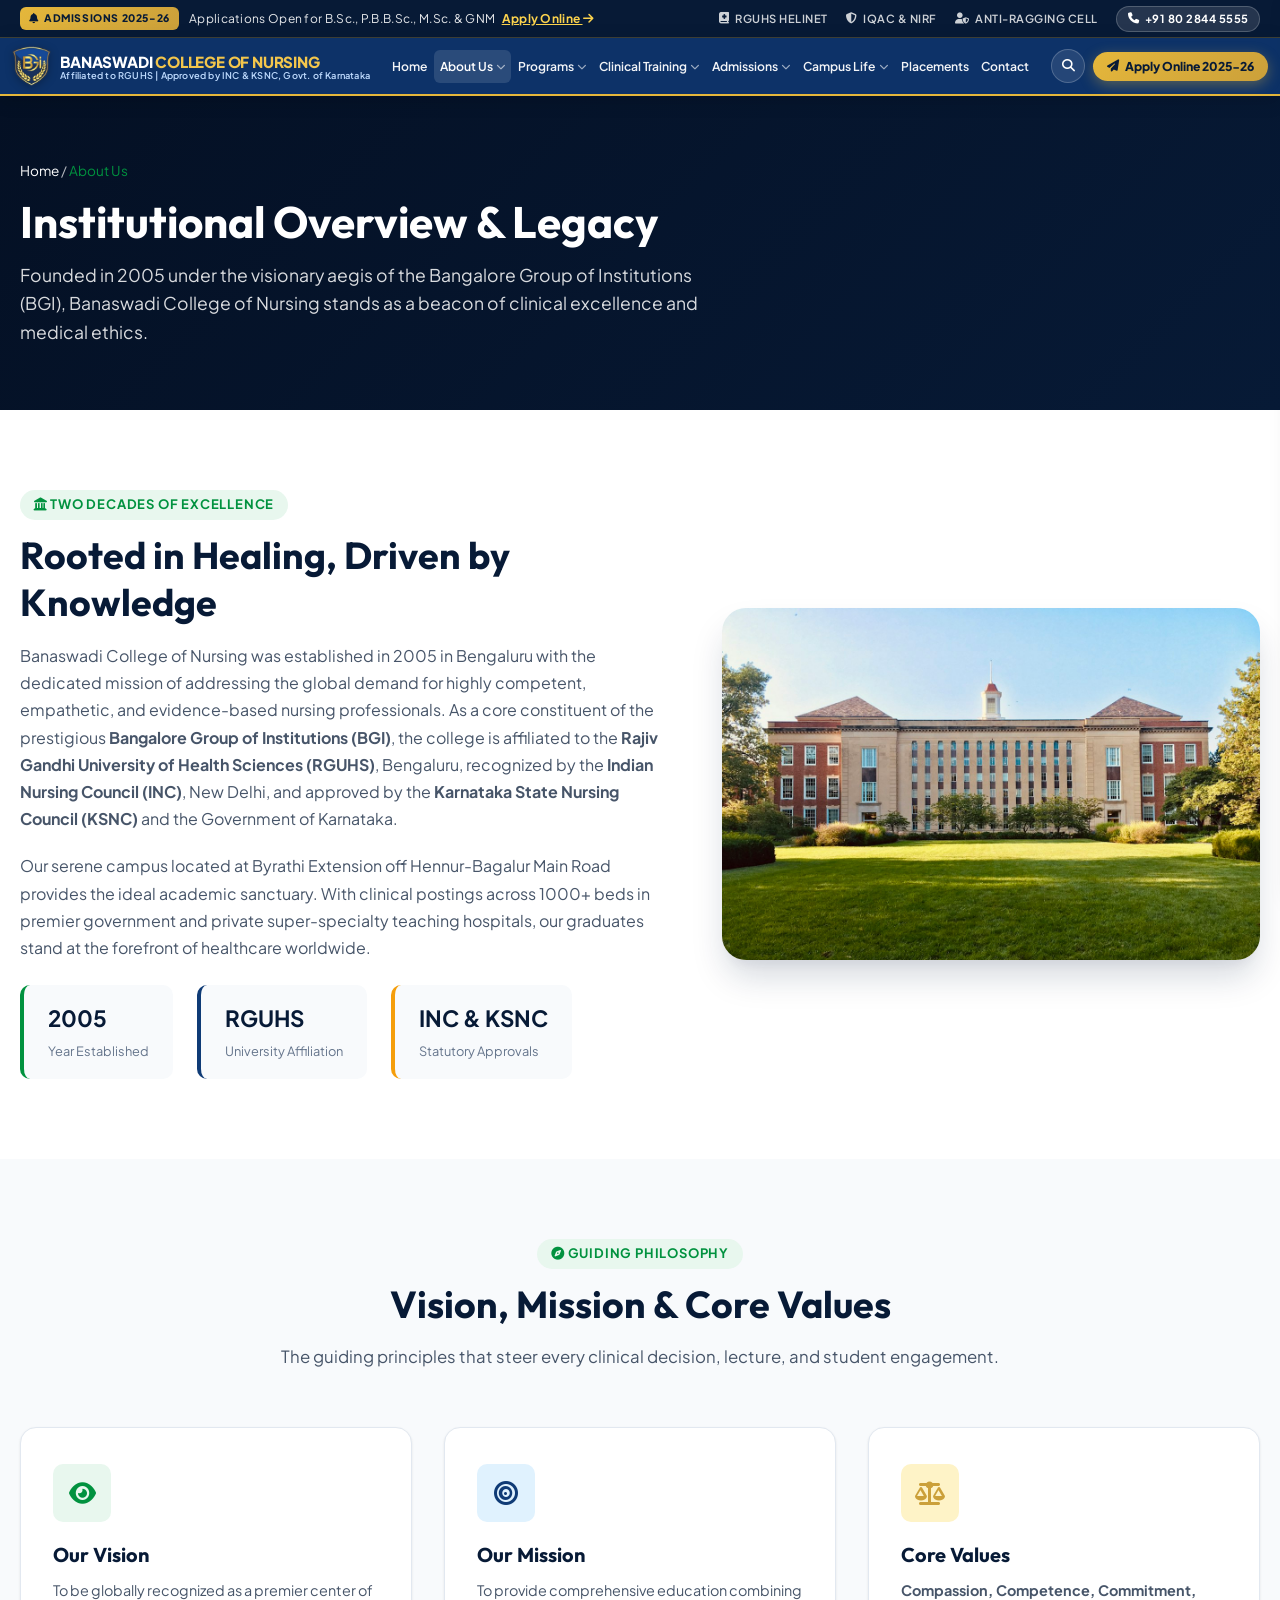
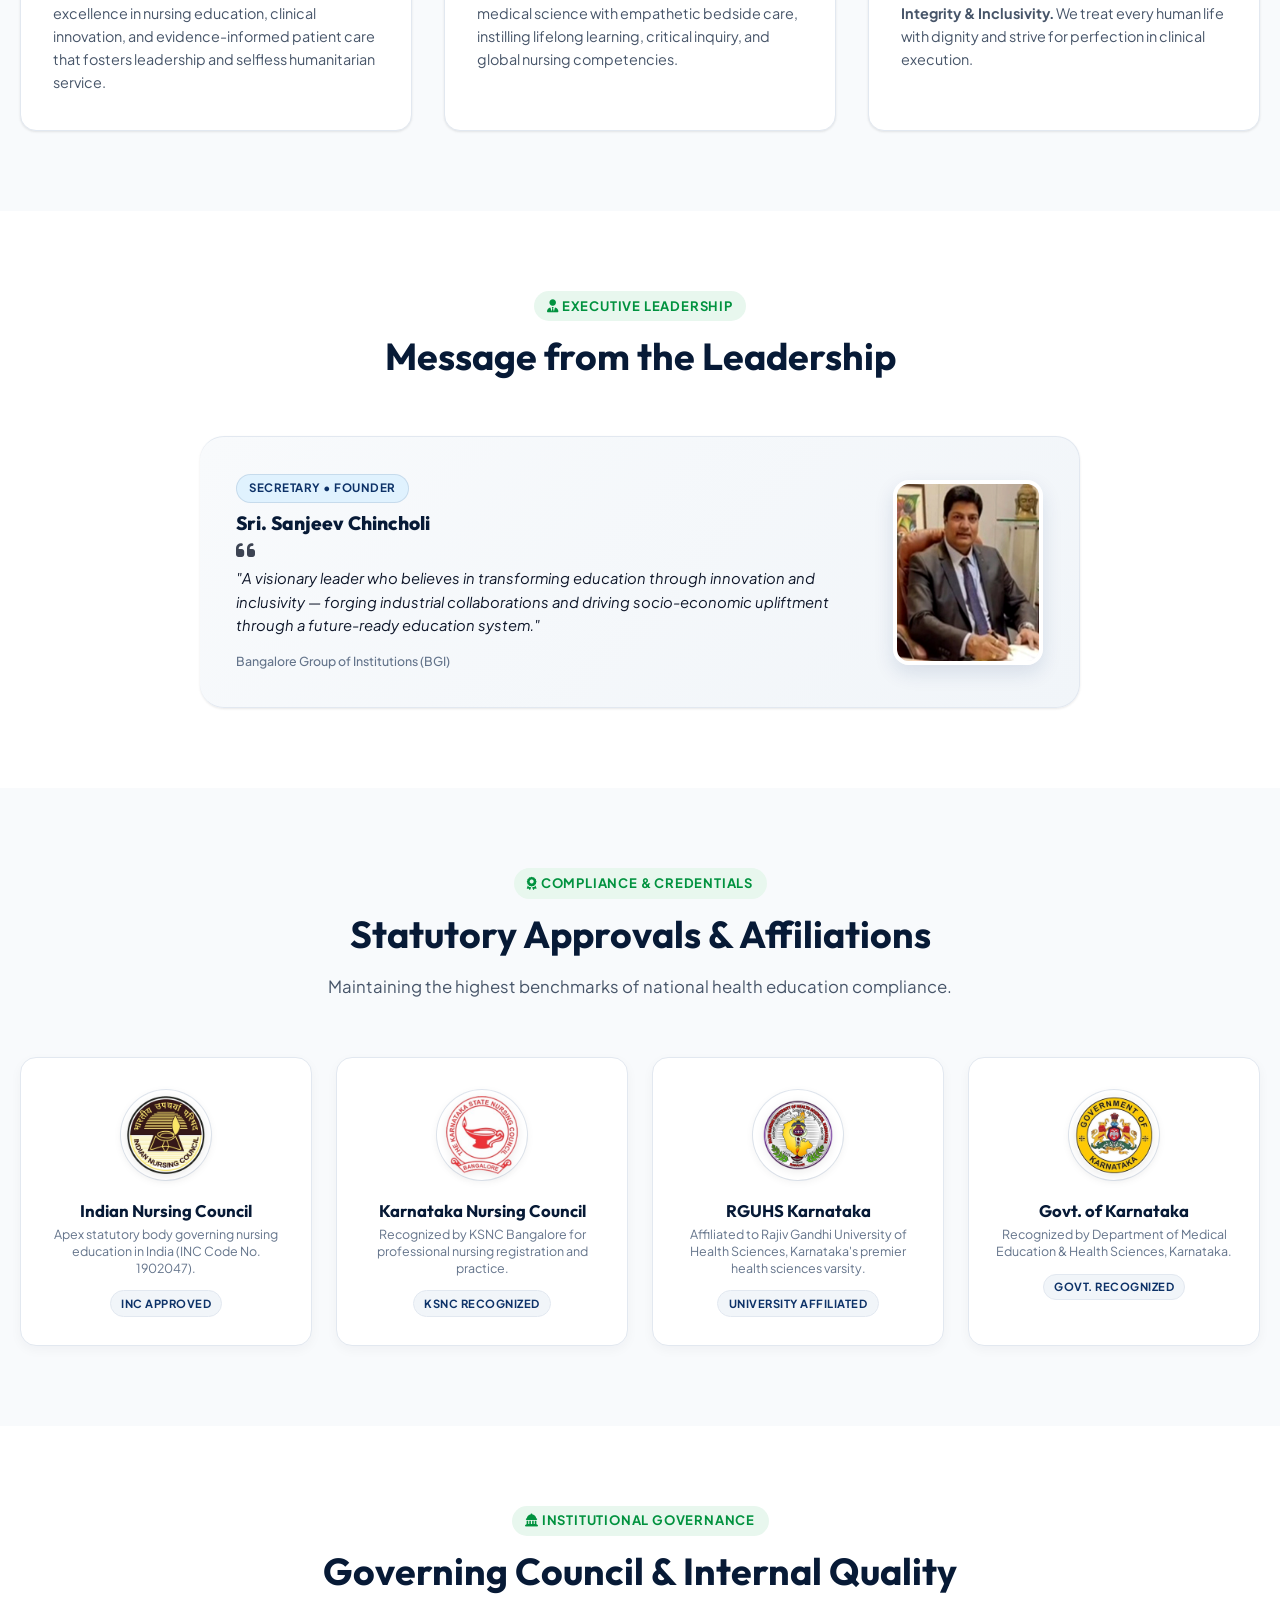
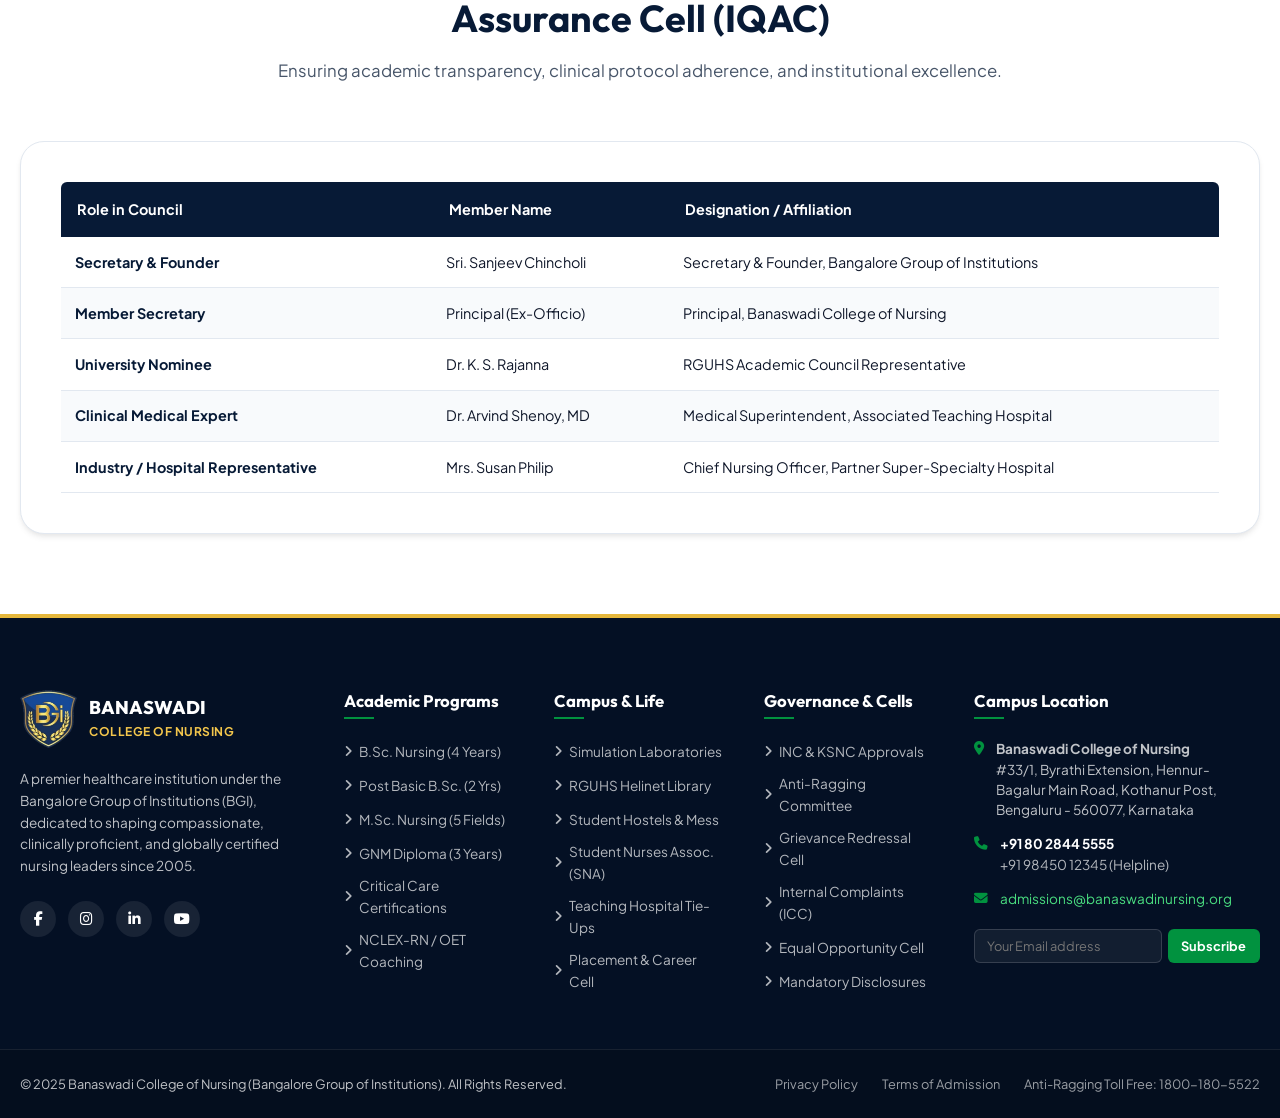
==== about.html @ b9f3e522 "feat(leadership): remove Prof. Dr. Mary V. Joseph profile from Guiding Leadership and center Founder" ====
<!DOCTYPE html>
<html lang="en">
<head>
  <meta charset="UTF-8">
  <meta name="viewport" content="width=device-width, initial-scale=1.0">
  <title>About Us | Banaswadi College of Nursing - Bangalore Group of Institutions</title>
  <meta name="description" content="Learn about Banaswadi College of Nursing, established in 2005 under the Bangalore Group of Institutions, affiliated to RGUHS and recognized by INC and KSNC.">
  
  <link rel="preconnect" href="https://fonts.googleapis.com">
  <link rel="preconnect" href="https://fonts.gstatic.com" crossorigin>
  <link href="https://fonts.googleapis.com/css2?family=Outfit:wght@400;500;600;700;800&family=Plus+Jakarta+Sans:wght@400;500;600;700&display=swap" rel="stylesheet">
  <link rel="stylesheet" href="https://cdnjs.cloudflare.com/ajax/libs/font-awesome/6.4.0/css/all.min.css">
  
  <link rel="stylesheet" href="assets/css/style.css">
  <link rel="stylesheet" href="assets/css/animations.css">
</head>
<body>

  <!-- Top Utility Bar -->
  <div class="top-utility-bar">
    <div class="container">
      <div class="top-bar-inner">
        <div class="top-announcement">
          <span class="badge-pulse"><i class="fa-solid fa-bell"></i> ADMISSIONS 2025-26</span>
          <div class="ticker-text">
            <span>Applications Open for B.Sc., P.B.B.Sc., M.Sc. &amp; GNM</span>
            <a href="admissions.html" class="ticker-link">Apply Online <i class="fa-solid fa-arrow-right"></i></a>
          </div>
        </div>

        <div class="top-links">
          <a href="https://rguhs.karnataka.gov.in/" target="_blank" rel="noopener"><i class="fa-solid fa-book-medical"></i> RGUHS Helinet</a>
          <a href="#governance"><i class="fa-solid fa-shield-halved"></i> IQAC &amp; NIRF</a>
          <a href="campus-life.html#anti-ragging"><i class="fa-solid fa-user-shield"></i> Anti-Ragging Cell</a>
          <a href="tel:+918028445555" class="top-phone-cta"><i class="fa-solid fa-phone"></i> +91 80 2844 5555</a>
        </div>
      </div>
    </div>
  </div>

  <!-- Main Navigation -->
  <header class="main-header">
    <div class="header-container">
      <a href="index.html" class="brand-identity">
        <img src="assets/images/emblem.webp" alt="Banaswadi College of Nursing Emblem" class="brand-emblem-img">
        <div class="brand-text-wrap">
          <span class="brand-title">BANASWADI <span>COLLEGE OF NURSING</span></span>
          <span class="brand-accreditation">Affiliated to RGUHS | Approved by INC &amp; KSNC, Govt. of Karnataka</span>
        </div>
      </a>

      <nav class="nav-menu">
        <div class="nav-item">
          <a href="index.html" class="nav-link">Home</a>
        </div>
        <div class="nav-item active">
          <a href="about.html" class="nav-link">About Us <i class="fa-solid fa-chevron-down"></i></a>
          <div class="nav-dropdown">
            <a href="about.html#overview" class="dropdown-link"><i class="fa-solid fa-landmark"></i> Institutional Profile</a>
            <a href="about.html#vision" class="dropdown-link"><i class="fa-solid fa-compass"></i> Vision, Mission &amp; Values</a>
            <a href="about.html#leadership" class="dropdown-link"><i class="fa-solid fa-user-tie"></i> Founder &amp; Principal Desk</a>
            <a href="about.html#accreditations" class="dropdown-link"><i class="fa-solid fa-award"></i> Approvals &amp; Affiliations</a>
            <a href="about.html#governance" class="dropdown-link"><i class="fa-solid fa-building-columns"></i> Governing Council</a>
          </div>
        </div>
        <div class="nav-item">
          <a href="programs.html" class="nav-link">Programs <i class="fa-solid fa-chevron-down"></i></a>
          <div class="nav-dropdown">
            <a href="programs.html#bsc-nursing" class="dropdown-link"><i class="fa-solid fa-user-doctor"></i> B.Sc. Nursing (4 Years)</a>
            <a href="programs.html#pbbsc-nursing" class="dropdown-link"><i class="fa-solid fa-stethoscope"></i> Post Basic B.Sc. (2 Years)</a>
            <a href="programs.html#msc-nursing" class="dropdown-link"><i class="fa-solid fa-graduation-cap"></i> M.Sc. Nursing (5 Specialties)</a>
            <a href="programs.html#gnm" class="dropdown-link"><i class="fa-solid fa-hospital-user"></i> GNM Diploma (3 Years)</a>
            <a href="programs.html#curriculum" class="dropdown-link"><i class="fa-solid fa-clipboard-list"></i> RGUHS Curriculum &amp; Syllabus</a>
          </div>
        </div>
        <div class="nav-item">
          <a href="clinical-training.html" class="nav-link">Clinical Training <i class="fa-solid fa-chevron-down"></i></a>
          <div class="nav-dropdown">
            <a href="clinical-training.html#hospitals" class="dropdown-link"><i class="fa-solid fa-hospital"></i> Associated Multi-Specialty Hospitals</a>
            <a href="clinical-training.html#simulation" class="dropdown-link"><i class="fa-solid fa-microscope"></i> Clinical Simulation &amp; OSCE Labs</a>
            <a href="clinical-training.html#community" class="dropdown-link"><i class="fa-solid fa-users"></i> Community Health Postings</a>
            <a href="clinical-training.html#rotations" class="dropdown-link"><i class="fa-solid fa-calendar-check"></i> Clinical Rotation Schedules</a>
          </div>
        </div>
        <div class="nav-item">
          <a href="admissions.html" class="nav-link">Admissions <i class="fa-solid fa-chevron-down"></i></a>
          <div class="nav-dropdown">
            <a href="admissions.html#eligibility" class="dropdown-link"><i class="fa-solid fa-list-check"></i> Eligibility Criteria 2025</a>
            <a href="admissions.html#procedure" class="dropdown-link"><i class="fa-solid fa-file-signature"></i> Admission Procedure</a>
            <a href="admissions.html#fees" class="dropdown-link"><i class="fa-solid fa-hand-holding-dollar"></i> Fee Structure &amp; Scholarships</a>
            <a href="admissions.html#prospectus" class="dropdown-link"><i class="fa-solid fa-file-pdf"></i> Download Prospectus</a>
          </div>
        </div>
        <div class="nav-item">
          <a href="campus-life.html" class="nav-link">Campus Life <i class="fa-solid fa-chevron-down"></i></a>
          <div class="nav-dropdown">
            <a href="campus-life.html#infrastructure" class="dropdown-link"><i class="fa-solid fa-building"></i> Laboratories &amp; Classrooms</a>
            <a href="campus-life.html#library" class="dropdown-link"><i class="fa-solid fa-book-open-reader"></i> Digital Helinet Library</a>
            <a href="campus-life.html#hostels" class="dropdown-link"><i class="fa-solid fa-bed"></i> Separate Hostels &amp; Dining</a>
            <a href="campus-life.html#anti-ragging" class="dropdown-link"><i class="fa-solid fa-scale-balanced"></i> Statutory Committees</a>
          </div>
        </div>
        <div class="nav-item"><a href="placements.html" class="nav-link">Placements</a></div>
        <div class="nav-item"><a href="contact.html" class="nav-link">Contact</a></div>
      </nav>

      <div class="header-actions">
        <button class="btn-search-trigger" title="Search"><i class="fa-solid fa-magnifying-glass"></i></button>
        <button class="btn-primary-apply" data-open-modal="admissionModal">
          <i class="fa-solid fa-paper-plane"></i> Apply Online 2025-26
        </button>
        <button class="mobile-toggle" aria-label="Open Mobile Menu"><i class="fa-solid fa-bars-staggered"></i></button>
      </div>
    </div>
  </header>

  <!-- Page Breadcrumb & Header Banner -->
  <section style="background:linear-gradient(135deg, var(--primary-navy-dark) 0%, var(--primary-navy) 100%); color:#ffffff; padding:4rem 0;">
    <div class="container">
      <div style="font-size:0.85rem; color:rgba(255,255,255,0.7); margin-bottom:0.75rem;">
        <a href="index.html" style="color:#ffffff;">Home</a> / <span style="color:var(--med-green);">About Us</span>
      </div>
      <h1 style="color:#ffffff; font-size:2.75rem; margin-bottom:0.75rem;">Institutional Overview &amp; Legacy</h1>
      <p style="max-width:720px; font-size:1.1rem; color:rgba(255,255,255,0.85); line-height:1.6;">
        Founded in 2005 under the visionary aegis of the Bangalore Group of Institutions (BGI), Banaswadi College of Nursing stands as a beacon of clinical excellence and medical ethics.
      </p>
    </div>
  </section>

  <!-- Section 1: History & Profile -->
  <section class="section-padding" id="overview">
    <div class="container">
      <div style="display:grid; grid-template-columns:1.2fr 1fr; gap:3.5rem; align-items:center;">
        <div>
          <span class="section-tag"><i class="fa-solid fa-landmark"></i> Two Decades of Excellence</span>
          <h2 class="section-title" style="text-align:left;">Rooted in Healing, Driven by Knowledge</h2>
          <p style="font-size:1rem; color:var(--text-muted); line-height:1.7; margin-bottom:1.25rem;">
            Banaswadi College of Nursing was established in 2005 in Bengaluru with the dedicated mission of addressing the global demand for highly competent, empathetic, and evidence-based nursing professionals. As a core constituent of the prestigious <strong>Bangalore Group of Institutions (BGI)</strong>, the college is affiliated to the <strong>Rajiv Gandhi University of Health Sciences (RGUHS)</strong>, Bengaluru, recognized by the <strong>Indian Nursing Council (INC)</strong>, New Delhi, and approved by the <strong>Karnataka State Nursing Council (KSNC)</strong> and the Government of Karnataka.
          </p>
          <p style="font-size:1rem; color:var(--text-muted); line-height:1.7; margin-bottom:1.5rem;">
            Our serene campus located at Byrathi Extension off Hennur-Bagalur Main Road provides the ideal academic sanctuary. With clinical postings across 1000+ beds in premier government and private super-specialty teaching hospitals, our graduates stand at the forefront of healthcare worldwide.
          </p>
          <div style="display:flex; gap:1.5rem; flex-wrap:wrap;">
            <div style="background:var(--bg-slate); padding:1rem 1.5rem; border-radius:var(--radius-md); border-left:4px solid var(--med-green);">
              <strong style="display:block; font-size:1.4rem; color:var(--primary-navy);">2005</strong>
              <span style="font-size:0.8rem; color:var(--text-light);">Year Established</span>
            </div>
            <div style="background:var(--bg-slate); padding:1rem 1.5rem; border-radius:var(--radius-md); border-left:4px solid var(--accent-blue);">
              <strong style="display:block; font-size:1.4rem; color:var(--primary-navy);">RGUHS</strong>
              <span style="font-size:0.8rem; color:var(--text-light);">University Affiliation</span>
            </div>
            <div style="background:var(--bg-slate); padding:1rem 1.5rem; border-radius:var(--radius-md); border-left:4px solid var(--accent-amber);">
              <strong style="display:block; font-size:1.4rem; color:var(--primary-navy);">INC &amp; KSNC</strong>
              <span style="font-size:0.8rem; color:var(--text-light);">Statutory Approvals</span>
            </div>
          </div>
        </div>

        <div>
          <img src="assets/images/campus-building.jpg" alt="Campus Building" style="border-radius:var(--radius-xl); box-shadow:var(--shadow-xl); width:100%;">
        </div>
      </div>
    </div>
  </section>

  <!-- Section 2: Vision, Mission & Core Values -->
  <section class="section-padding" id="vision" style="background:var(--bg-slate);">
    <div class="container">
      <div class="section-header">
        <span class="section-tag"><i class="fa-solid fa-compass"></i> Guiding Philosophy</span>
        <h2 class="section-title">Vision, Mission &amp; Core Values</h2>
        <p class="section-subtitle">The guiding principles that steer every clinical decision, lecture, and student engagement.</p>
      </div>

      <div style="display:grid; grid-template-columns:repeat(3, 1fr); gap:2rem;">
        <div class="feature-box" style="background:#ffffff;">
          <div class="feature-icon-wrapper" style="background:#e8f7ee; color:var(--med-green);"><i class="fa-solid fa-eye"></i></div>
          <h3>Our Vision</h3>
          <p>
            To be globally recognized as a premier center of excellence in nursing education, clinical innovation, and evidence-informed patient care that fosters leadership and selfless humanitarian service.
          </p>
        </div>

        <div class="feature-box" style="background:#ffffff;">
          <div class="feature-icon-wrapper" style="background:#e0f2fe; color:var(--accent-blue);"><i class="fa-solid fa-bullseye"></i></div>
          <h3>Our Mission</h3>
          <p>
            To provide comprehensive education combining medical science with empathetic bedside care, instilling lifelong learning, critical inquiry, and global nursing competencies.
          </p>
        </div>

        <div class="feature-box" style="background:#ffffff;">
          <div class="feature-icon-wrapper" style="background:#fef3c7; color:var(--accent-gold);"><i class="fa-solid fa-scale-balanced"></i></div>
          <h3>Core Values</h3>
          <p>
            <strong>Compassion, Competence, Commitment, Integrity &amp; Inclusivity.</strong> We treat every human life with dignity and strive for perfection in clinical execution.
          </p>
        </div>
      </div>
    </div>
  </section>

  <!-- Section 3: Leadership Desks -->
  <section class="section-padding leadership-section" id="leadership">
    <div class="container">
      <div class="section-header">
        <span class="section-tag"><i class="fa-solid fa-user-tie"></i> Executive Leadership</span>
        <h2 class="section-title">Message from the Leadership</h2>
      </div>

      <div class="leadership-grid">
        <!-- Secretary & Founder Message -->
        <div class="leader-card founder-card">
          <div class="leader-content">
            <div class="leader-role-tag">Secretary &bull; Founder</div>
            <h3 class="leader-name">Sri. Sanjeev Chincholi</h3>
            <i class="fa-solid fa-quote-left quote-icon"></i>
            <p class="leader-quote">
              "A visionary leader who believes in transforming education through innovation and inclusivity &mdash; forging industrial collaborations and driving socio-economic upliftment through a future-ready education system."
            </p>
            <div class="leader-sub">Bangalore Group of Institutions (BGI)</div>
          </div>
          <div class="leader-photo-wrap">
            <img src="assets/images/sanjeev-chincholi.webp" alt="Sri. Sanjeev Chincholi - Secretary &bull; Founder, Bangalore Group of Institutions">
          </div>
        </div>
      </div>
    </div>
  </section>

  <!-- Section 4: Accreditations & Statutory Recognitions -->
  <section class="section-padding" id="accreditations" style="background:var(--bg-slate);">
    <div class="container">
      <div class="section-header">
        <span class="section-tag"><i class="fa-solid fa-award"></i> Compliance &amp; Credentials</span>
        <h2 class="section-title">Statutory Approvals &amp; Affiliations</h2>
        <p class="section-subtitle">Maintaining the highest benchmarks of national health education compliance.</p>
      </div>

      <div class="accred-cards-grid">
        <div class="accred-logo-card">
          <div class="accred-logo-wrap">
            <img src="assets/images/statutory-inc.webp" alt="Indian Nursing Council Emblem" class="statutory-emblem-img">
          </div>
          <div class="accred-card-text">
            <strong>Indian Nursing Council</strong>
            <span class="accred-body-role">Apex statutory body governing nursing education in India (INC Code No. 1902047).</span>
            <span class="accred-badge-pill">INC Approved</span>
          </div>
        </div>

        <div class="accred-logo-card">
          <div class="accred-logo-wrap">
            <img src="assets/images/statutory-ksnc.webp" alt="Karnataka State Nursing Council Emblem" class="statutory-emblem-img">
          </div>
          <div class="accred-card-text">
            <strong>Karnataka Nursing Council</strong>
            <span class="accred-body-role">Recognized by KSNC Bangalore for professional nursing registration and practice.</span>
            <span class="accred-badge-pill">KSNC Recognized</span>
          </div>
        </div>

        <div class="accred-logo-card">
          <div class="accred-logo-wrap">
            <img src="assets/images/statutory-rguhs.webp" alt="RGUHS Karnataka Emblem" class="statutory-emblem-img">
          </div>
          <div class="accred-card-text">
            <strong>RGUHS Karnataka</strong>
            <span class="accred-body-role">Affiliated to Rajiv Gandhi University of Health Sciences, Karnataka's premier health sciences varsity.</span>
            <span class="accred-badge-pill">University Affiliated</span>
          </div>
        </div>

        <div class="accred-logo-card">
          <div class="accred-logo-wrap">
            <img src="assets/images/statutory-karnataka.webp" alt="Government of Karnataka Emblem" class="statutory-emblem-img">
          </div>
          <div class="accred-card-text">
            <strong>Govt. of Karnataka</strong>
            <span class="accred-body-role">Recognized by Department of Medical Education &amp; Health Sciences, Karnataka.</span>
            <span class="accred-badge-pill">Govt. Recognized</span>
          </div>
        </div>
      </div>
    </div>
  </section>

  <!-- Section 5: Governing Council & IQAC -->
  <section class="section-padding" id="governance">
    <div class="container">
      <div class="section-header">
        <span class="section-tag"><i class="fa-solid fa-landmark-dome"></i> Institutional Governance</span>
        <h2 class="section-title">Governing Council &amp; Internal Quality Assurance Cell (IQAC)</h2>
        <p class="section-subtitle">Ensuring academic transparency, clinical protocol adherence, and institutional excellence.</p>
      </div>

      <div style="background:#ffffff; border:1px solid var(--border-light); border-radius:var(--radius-xl); padding:2.5rem; box-shadow:var(--shadow-md);">
        <table style="width:100%; border-collapse:collapse; font-size:0.9rem;">
          <thead>
            <tr style="background:var(--primary-navy); color:#ffffff; text-align:left;">
              <th style="padding:1rem; border-radius:var(--radius-sm) 0 0 0;">Role in Council</th>
              <th style="padding:1rem;">Member Name</th>
              <th style="padding:1rem; border-radius:0 var(--radius-sm) 0 0;">Designation / Affiliation</th>
            </tr>
          </thead>
          <tbody>
            <tr style="border-bottom:1px solid var(--border-light);">
              <td style="padding:0.85rem; font-weight:700; color:var(--primary-navy);">Secretary &amp; Founder</td>
              <td style="padding:0.85rem;">Sri. Sanjeev Chincholi</td>
              <td style="padding:0.85rem;">Secretary &amp; Founder, Bangalore Group of Institutions</td>
            </tr>
            <tr style="border-bottom:1px solid var(--border-light); background:var(--bg-slate);">
              <td style="padding:0.85rem; font-weight:700; color:var(--primary-navy);">Member Secretary</td>
              <td style="padding:0.85rem;">Principal (Ex-Officio)</td>
              <td style="padding:0.85rem;">Principal, Banaswadi College of Nursing</td>
            </tr>
            <tr style="border-bottom:1px solid var(--border-light);">
              <td style="padding:0.85rem; font-weight:700; color:var(--primary-navy);">University Nominee</td>
              <td style="padding:0.85rem;">Dr. K. S. Rajanna</td>
              <td style="padding:0.85rem;">RGUHS Academic Council Representative</td>
            </tr>
            <tr style="border-bottom:1px solid var(--border-light); background:var(--bg-slate);">
              <td style="padding:0.85rem; font-weight:700; color:var(--primary-navy);">Clinical Medical Expert</td>
              <td style="padding:0.85rem;">Dr. Arvind Shenoy, MD</td>
              <td style="padding:0.85rem;">Medical Superintendent, Associated Teaching Hospital</td>
            </tr>
            <tr style="border-bottom:1px solid var(--border-light);">
              <td style="padding:0.85rem; font-weight:700; color:var(--primary-navy);">Industry / Hospital Representative</td>
              <td style="padding:0.85rem;">Mrs. Susan Philip</td>
              <td style="padding:0.85rem;">Chief Nursing Officer, Partner Super-Specialty Hospital</td>
            </tr>
          </tbody>
        </table>
      </div>
    </div>
  </section>

  <!-- Footer -->
  <footer class="site-footer">
    <div class="container">
      <div class="footer-top-grid">
        <!-- Col 1: Brand & Contact Overview -->
        <div class="footer-brand-col">
          <div style="display:flex; align-items:center; gap:0.75rem;">
            <img src="assets/images/emblem.webp" alt="Banaswadi College of Nursing BGI Emblem" style="height:58px; width:auto; object-fit:contain;">
            <div>
              <h3 style="color:#ffffff; font-size:1.15rem; font-weight:800; line-height:1.2; margin:0;">BANASWADI</h3>
              <span style="color:#f3c64c; font-size:0.75rem; font-weight:700; letter-spacing:0.5px;">COLLEGE OF NURSING</span>
            </div>
          </div>
          <p>
            A premier healthcare institution under the Bangalore Group of Institutions (BGI), dedicated to shaping compassionate, clinically proficient, and globally certified nursing leaders since 2005.
          </p>
          <div class="footer-social-links">
            <a href="#" class="social-icon-btn" aria-label="Facebook"><i class="fa-brands fa-facebook-f"></i></a>
            <a href="#" class="social-icon-btn" aria-label="Instagram"><i class="fa-brands fa-instagram"></i></a>
            <a href="#" class="social-icon-btn" aria-label="LinkedIn"><i class="fa-brands fa-linkedin-in"></i></a>
            <a href="#" class="social-icon-btn" aria-label="YouTube"><i class="fa-brands fa-youtube"></i></a>
          </div>
        </div>

        <!-- Col 2: Academic Programs -->
        <div class="footer-col">
          <h4>Academic Programs</h4>
          <ul class="footer-links-list">
            <li><a href="programs.html#bsc-nursing"><i class="fa-solid fa-angle-right"></i> B.Sc. Nursing (4 Years)</a></li>
            <li><a href="programs.html#pbbsc-nursing"><i class="fa-solid fa-angle-right"></i> Post Basic B.Sc. (2 Yrs)</a></li>
            <li><a href="programs.html#msc-nursing"><i class="fa-solid fa-angle-right"></i> M.Sc. Nursing (5 Fields)</a></li>
            <li><a href="programs.html#gnm"><i class="fa-solid fa-angle-right"></i> GNM Diploma (3 Years)</a></li>
            <li><a href="programs.html#certifications"><i class="fa-solid fa-angle-right"></i> Critical Care Certifications</a></li>
            <li><a href="placements.html#global-pathways"><i class="fa-solid fa-angle-right"></i> NCLEX-RN / OET Coaching</a></li>
          </ul>
        </div>

        <!-- Col 3: Student & Campus Corner (Jayantian Style) -->
        <div class="footer-col">
          <h4>Campus &amp; Life</h4>
          <ul class="footer-links-list">
            <li><a href="campus-life.html#infrastructure"><i class="fa-solid fa-angle-right"></i> Simulation Laboratories</a></li>
            <li><a href="campus-life.html#library"><i class="fa-solid fa-angle-right"></i> RGUHS Helinet Library</a></li>
            <li><a href="campus-life.html#hostels"><i class="fa-solid fa-angle-right"></i> Student Hostels &amp; Mess</a></li>
            <li><a href="campus-life.html#sna"><i class="fa-solid fa-angle-right"></i> Student Nurses Assoc. (SNA)</a></li>
            <li><a href="clinical-training.html#hospitals"><i class="fa-solid fa-angle-right"></i> Teaching Hospital Tie-Ups</a></li>
            <li><a href="placements.html"><i class="fa-solid fa-angle-right"></i> Placement &amp; Career Cell</a></li>
          </ul>
        </div>

        <!-- Col 4: Statutory & Governance Disclosures -->
        <div class="footer-col">
          <h4>Governance &amp; Cells</h4>
          <ul class="footer-links-list">
            <li><a href="about.html#accreditations"><i class="fa-solid fa-angle-right"></i> INC &amp; KSNC Approvals</a></li>
            <li><a href="campus-life.html#anti-ragging"><i class="fa-solid fa-angle-right"></i> Anti-Ragging Committee</a></li>
            <li><a href="about.html#governance"><i class="fa-solid fa-angle-right"></i> Grievance Redressal Cell</a></li>
            <li><a href="about.html#governance"><i class="fa-solid fa-angle-right"></i> Internal Complaints (ICC)</a></li>
            <li><a href="about.html#governance"><i class="fa-solid fa-angle-right"></i> Equal Opportunity Cell</a></li>
            <li><a href="admissions.html#prospectus"><i class="fa-solid fa-angle-right"></i> Mandatory Disclosures</a></li>
          </ul>
        </div>

        <!-- Col 5: Campus Address & Helpline -->
        <div class="footer-col">
          <h4>Campus Location</h4>
          <div class="footer-contact-item">
            <i class="fa-solid fa-location-dot"></i>
            <div>
              <strong>Banaswadi College of Nursing</strong><br>
              #33/1, Byrathi Extension, Hennur-Bagalur Main Road, Kothanur Post, Bengaluru - 560077, Karnataka
            </div>
          </div>
          <div class="footer-contact-item">
            <i class="fa-solid fa-phone"></i>
            <div>
              <a href="tel:+918028445555" style="color:#ffffff; font-weight:700;">+91 80 2844 5555</a><br>
              <a href="tel:+919845012345" style="color:rgba(255,255,255,0.7);">+91 98450 12345 (Helpline)</a>
            </div>
          </div>
          <div class="footer-contact-item">
            <i class="fa-solid fa-envelope"></i>
            <div>
              <a href="mailto:admissions@banaswadinursing.org" style="color:#4ade80;">admissions@banaswadinursing.org</a>
            </div>
          </div>

          <!-- Quick Newsletter Subscription -->
          <form id="footerNewsletterForm" style="margin-top:1.25rem;">
            <div style="display:flex; gap:0.35rem;">
              <input type="email" placeholder="Your Email address" required style="padding:0.5rem 0.75rem; border-radius:var(--radius-sm); border:1px solid rgba(255,255,255,0.15); background:rgba(255,255,255,0.06); color:#fff; font-size:0.8rem; flex:1;">
              <button type="submit" style="background:var(--med-green); color:#fff; border:none; padding:0.5rem 0.85rem; border-radius:var(--radius-sm); font-size:0.8rem; font-weight:700; cursor:pointer;">
                Subscribe
              </button>
            </div>
          </form>
        </div>
      </div>
    </div>

    <!-- Bottom Copyright & Compliance Strip -->
    <div class="footer-bottom-bar">
      <div class="container">
        <div class="footer-bottom-inner">
          <div>
            &copy; 2025 Banaswadi College of Nursing (Bangalore Group of Institutions). All Rights Reserved.
          </div>
          <div class="footer-legal-links">
            <a href="about.html">Privacy Policy</a>
            <a href="about.html">Terms of Admission</a>
            <a href="campus-life.html#anti-ragging">Anti-Ragging Toll Free: 1800-180-5522</a>
          </div>
        </div>
      </div>
    </div>
  </footer>

  <script src="assets/js/main.js"></script>
  <script src="assets/js/form-handler.js"></script>
<!-- ==========================================================================
       MOBILE DRAWER NAVIGATION
       ========================================================================== -->
  <div class="mobile-drawer-backdrop"></div>
  <aside class="mobile-nav-drawer">
    <div class="mobile-drawer-header">
      <div style="display:flex; align-items:center; gap:0.65rem;">
        <img src="assets/images/emblem.webp" alt="BGI Emblem" style="height:40px; object-fit:contain;">
        <div>
          <span style="font-weight:800; font-size:0.95rem; color:var(--primary-navy); display:block; line-height:1.2;">Banaswadi College of Nursing</span>
        </div>
      </div>
      <button class="mobile-drawer-close" style="background:none; border:none; font-size:1.4rem; color:var(--text-dark); cursor:pointer;">
        <i class="fa-solid fa-xmark"></i>
      </button>
    </div>

    <div class="mobile-drawer-nav">
      <a href="index.html" class="mobile-nav-link active">Home <i class="fa-solid fa-angle-right"></i></a>
      <a href="about.html" class="mobile-nav-link">About College <i class="fa-solid fa-angle-right"></i></a>
      <a href="programs.html" class="mobile-nav-link">Nursing Programs <i class="fa-solid fa-angle-right"></i></a>
      <a href="clinical-training.html" class="mobile-nav-link">Clinical Training &amp; Hospitals <i class="fa-solid fa-angle-right"></i></a>
      <a href="admissions.html" class="mobile-nav-link">Admissions 2025-26 <i class="fa-solid fa-angle-right"></i></a>
      <a href="campus-life.html" class="mobile-nav-link">Campus Life &amp; Hostels <i class="fa-solid fa-angle-right"></i></a>
      <a href="placements.html" class="mobile-nav-link">Placements &amp; Careers <i class="fa-solid fa-angle-right"></i></a>
      <a href="contact.html" class="mobile-nav-link">Contact &amp; Location <i class="fa-solid fa-angle-right"></i></a>
    </div>

    <div style="padding:1.5rem; margin-top:auto; border-top:1px solid var(--border-light);">
      <button class="btn-primary-apply" style="width:100%; justify-content:center;" data-open-modal="admissionModal">
        <i class="fa-solid fa-paper-plane"></i> Apply Online
      </button>
      <div style="text-align:center; margin-top:1rem; font-size:0.8rem; color:var(--text-light);">
        <i class="fa-solid fa-phone"></i> +91 80 2844 5555
      </div>
    </div>
  </aside>

  <!-- ==========================================================================
       MODAL: ADMISSIONS
</body>
</html>
---- assets/css/style.css ----
/* ==========================================================================
   Banaswadi College of Nursing - Main Stylesheet
   Inspired by Kristu Jayanti University Design Language
   Colors: Deep University Navy, Emerald Medical Green, Prestige Gold, Slate
   ========================================================================== */

:root {
  --primary-navy: #071a36;
  --primary-navy-dark: #041024;
  --primary-navy-light: #0d2b59;
  --accent-blue: #0f3b76;
  --accent-royal: #12468d;
  
  --med-green: #01923f;
  --med-green-dark: #007532;
  --med-green-light: #e8f7ee;
  --med-green-glow: rgba(1, 146, 63, 0.25);
  
  --accent-gold: #cba03a;
  --accent-gold-rich: #d4af37;
  --accent-gold-bright: #e5b73b;
  --accent-gold-light: #fef3c7;
  --accent-gold-glow: rgba(229, 183, 59, 0.35);
  --accent-amber: #f59e0b;
  
  --text-dark: #0f172a;
  --text-muted: #475569;
  --text-light: #64748b;
  --text-white: #ffffff;
  
  --bg-white: #ffffff;
  --bg-slate: #f8fafc;
  --bg-slate-soft: #f1f5f9;
  --bg-dark: #0a192f;
  
  --border-light: #e2e8f0;
  --border-subtle: #cbd5e1;
  
  --shadow-sm: 0 1px 3px rgba(0,0,0,0.06), 0 1px 2px rgba(0,0,0,0.04);
  --shadow-md: 0 4px 6px -1px rgba(0,0,0,0.08), 0 2px 4px -1px rgba(0,0,0,0.04);
  --shadow-lg: 0 10px 25px -3px rgba(0,0,0,0.1), 0 4px 6px -2px rgba(0,0,0,0.05);
  --shadow-xl: 0 20px 35px -5px rgba(10,34,64,0.18), 0 10px 10px -5px rgba(10,34,64,0.04);
  
  --radius-sm: 6px;
  --radius-md: 10px;
  --radius-lg: 16px;
  --radius-xl: 24px;
  --radius-full: 9999px;
  
  --transition-fast: 0.2s ease;
  --transition-normal: 0.3s cubic-bezier(0.16, 1, 0.3, 1);
  --transition-slow: 0.5s cubic-bezier(0.16, 1, 0.3, 1);
}

/* Base & Reset */
*, *::before, *::after {
  box-sizing: border-box;
  margin: 0;
  padding: 0;
}

html {
  scroll-behavior: smooth;
  font-size: 16px;
  -webkit-text-size-adjust: 100%;
}

body {
  font-family: 'Plus Jakarta Sans', -apple-system, BlinkMacSystemFont, 'Segoe UI', Roboto, sans-serif;
  color: var(--text-dark);
  background-color: var(--bg-white);
  line-height: 1.6;
  overflow-x: hidden;
}

h1, h2, h3, h4, h5, h6 {
  font-family: 'Outfit', -apple-system, BlinkMacSystemFont, sans-serif;
  color: var(--primary-navy);
  font-weight: 700;
  line-height: 1.25;
}

a {
  color: inherit;
  text-decoration: none;
  transition: color var(--transition-fast);
}

img {
  max-width: 100%;
  height: auto;
  display: block;
}

ul {
  list-style: none;
}

button, input, select, textarea {
  font-family: inherit;
  font-size: inherit;
}

.container {
  width: 100%;
  max-width: 1280px;
  margin-left: auto;
  margin-right: auto;
  padding-left: 1.25rem;
  padding-right: 1.25rem;
}

.container-fluid {
  width: 100%;
  padding-left: 1.5rem;
  padding-right: 1.5rem;
}

/* ==========================================================================
   TOP TICKER & UTILITY BAR (Kristu Jayanti Style: #01143F)
   ========================================================================== */

.top-utility-bar {
  background: #071a36;
  color: rgba(255, 255, 255, 0.9);
  font-size: 0.75rem;
  border-bottom: 1px solid rgba(229, 183, 59, 0.25);
  position: relative;
  z-index: 50;
  letter-spacing: 0.3px;
}

.top-bar-inner {
  display: flex;
  align-items: center;
  justify-content: space-between;
  padding: 0.35rem 0;
  gap: 1rem;
  width: 100%;
}

.top-announcement {
  display: flex;
  align-items: center;
  gap: 0.65rem;
  overflow: hidden;
  white-space: nowrap;
  flex-shrink: 1;
}

.badge-pulse {
  background: linear-gradient(135deg, #e5b73b, #cba03a);
  color: #071a36;
  font-size: 0.65rem;
  font-weight: 800;
  padding: 0.2rem 0.55rem;
  border-radius: var(--radius-sm);
  text-transform: uppercase;
  letter-spacing: 0.6px;
  display: inline-flex;
  align-items: center;
  gap: 0.35rem;
  animation: pulse-gold 2s infinite;
  flex-shrink: 0;
}

@keyframes pulse-gold {
  0% { box-shadow: 0 0 0 0 rgba(229, 183, 59, 0.7); }
  70% { box-shadow: 0 0 0 8px rgba(229, 183, 59, 0); }
  100% { box-shadow: 0 0 0 0 rgba(229, 183, 59, 0); }
}
  70% { box-shadow: 0 0 0 8px rgba(1, 146, 63, 0); }
  100% { box-shadow: 0 0 0 0 rgba(1, 146, 63, 0); }
}

.ticker-text {
  color: rgba(255, 255, 255, 0.95);
  font-weight: 500;
  font-size: 0.75rem;
  display: inline-flex;
  align-items: center;
  gap: 0.4rem;
  white-space: nowrap;
}

.ticker-text a {
  color: #fcd34d;
  font-weight: 700;
  text-decoration: underline;
  margin-left: 0.25rem;
  white-space: nowrap;
}

.top-links {
  display: flex;
  align-items: center;
  gap: 1.15rem;
  flex-shrink: 0;
  text-transform: uppercase;
  font-size: 0.7rem;
  font-weight: 600;
  letter-spacing: 0.5px;
}

.top-links a {
  color: rgba(255, 255, 255, 0.8);
  display: inline-flex;
  align-items: center;
  gap: 0.35rem;
  transition: color var(--transition-fast);
}

.top-links a:hover {
  color: #ffffff;
}

.top-phone-cta {
  background: rgba(255, 255, 255, 0.12);
  padding: 0.2rem 0.65rem;
  border-radius: var(--radius-full);
  color: #ffffff !important;
  font-weight: 700 !important;
  border: 1px solid rgba(255, 255, 255, 0.2);
}

/* ==========================================================================
   MAIN NAVIGATION HEADER (Kristu Jayanti Signature: #002C62 with Emerald Line)
   ========================================================================== */

.main-header {
  background: #0d3268;
  position: sticky;
  top: 0;
  z-index: 1000;
  border-bottom: 2.5px solid #e5b73b;
  box-shadow: 0 4px 18px rgba(0, 0, 0, 0.15);
  transition: all var(--transition-normal);
  backdrop-filter: blur(10px);
}

.main-header.scrolled {
  background: rgba(13, 50, 104, 0.98);
  box-shadow: 0 6px 22px rgba(0, 0, 0, 0.22);
}

.header-container {
  display: flex;
  align-items: center;
  justify-content: space-between;
  padding: 0.5rem 1rem;
  max-width: 1440px;
  margin: 0 auto;
  gap: 0.5rem;
  width: 100%;
}

/* Brand Identity Lockup */
.brand-identity {
  display: flex;
  align-items: center;
  gap: 0.55rem;
  text-decoration: none;
  flex-shrink: 0;
}

.brand-emblem-img {
  height: 44px;
  width: auto;
  object-fit: contain;
  filter: drop-shadow(0 2px 4px rgba(0, 0, 0, 0.25));
}

.brand-text-wrap {
  display: flex;
  flex-direction: column;
}

.brand-tag {
  font-size: 0.62rem;
  font-weight: 700;
  color: #e5b73b;
  text-transform: uppercase;
  letter-spacing: 0.6px;
  line-height: 1.1;
}

.brand-title {
  font-size: 1.02rem;
  font-weight: 800;
  color: #ffffff;
  letter-spacing: -0.2px;
  line-height: 1.15;
  text-transform: uppercase;
  white-space: nowrap;
}

.brand-title span {
  color: #f3c64c;
}

.brand-accreditation {
  font-size: 0.58rem;
  color: #bfdbfe;
  font-weight: 600;
  letter-spacing: 0.2px;
  line-height: 1.1;
  white-space: nowrap;
}

/* Navigation Links */
.nav-menu {
  display: flex;
  align-items: center;
  gap: 0.05rem;
  flex-shrink: 1;
}

.nav-item {
  position: relative;
}

.nav-link {
  display: flex;
  align-items: center;
  gap: 0.2rem;
  padding: 0.42rem 0.45rem;
  font-size: 0.79rem;
  font-weight: 600;
  color: rgba(255, 255, 255, 0.95);
  border-radius: var(--radius-sm);
  transition: all var(--transition-fast);
  white-space: nowrap;
}

.nav-link i.fa-chevron-down {
  font-size: 0.58rem;
  transition: transform var(--transition-fast);
  color: rgba(255, 255, 255, 0.6);
}

.nav-link:hover, .nav-item.active .nav-link {
  color: #ffffff;
  background: rgba(255, 255, 255, 0.12);
}

.nav-item:hover .nav-link i.fa-chevron-down {
  transform: rotate(180deg);
  color: #ffffff;
}

/* Dropdown Menu (Kristu Jayanti Style Mega Dropdown) */
.nav-dropdown {
  position: absolute;
  top: 100%;
  left: 0;
  min-width: 260px;
  background: #ffffff;
  border-radius: var(--radius-md);
  box-shadow: 0 15px 35px rgba(0, 20, 63, 0.25);
  border: 1px solid var(--border-light);
  padding: 0.55rem 0;
  opacity: 0;
  visibility: hidden;
  transform: translateY(8px);
  transition: all 0.25s cubic-bezier(0.16, 1, 0.3, 1);
  z-index: 100;
}

.nav-item:hover .nav-dropdown {
  opacity: 1;
  visibility: visible;
  transform: translateY(0);
}

.dropdown-link {
  display: flex;
  align-items: center;
  gap: 0.75rem;
  padding: 0.55rem 1.15rem;
  font-size: 0.84rem;
  font-weight: 500;
  color: var(--primary-navy);
  transition: all var(--transition-fast);
}

.dropdown-link i {
  font-size: 0.82rem;
  color: var(--med-green);
  width: 18px;
  text-align: center;
}

.dropdown-link:hover {
  background: var(--bg-slate);
  color: var(--med-green-dark);
  padding-left: 1.4rem;
}

.dropdown-link:hover i {
  color: var(--med-green-dark);
}

/* Header CTAs */
.header-actions {
  display: flex;
  align-items: center;
  gap: 0.5rem;
  flex-shrink: 0;
}

.btn-search-trigger {
  width: 34px;
  height: 34px;
  border-radius: var(--radius-full);
  border: 1px solid rgba(255, 255, 255, 0.2);
  background: rgba(255, 255, 255, 0.1);
  color: #ffffff;
  display: flex;
  align-items: center;
  justify-content: center;
  cursor: pointer;
  transition: all var(--transition-fast);
  font-size: 0.8rem;
}

.btn-search-trigger:hover {
  background: #ffffff;
  color: #002C62;
}

.btn-primary-apply {
  background: linear-gradient(135deg, #e5b73b, #cba03a);
  color: #071a36;
  font-size: 0.79rem;
  font-weight: 800;
  padding: 0.44rem 1rem;
  border-radius: var(--radius-full);
  display: inline-flex;
  align-items: center;
  gap: 0.4rem;
  box-shadow: 0 4px 14px rgba(229, 183, 59, 0.35);
  transition: all var(--transition-fast);
  border: none;
  cursor: pointer;
  white-space: nowrap;
}

.btn-primary-apply:hover {
  background: #ffffff;
  color: #071a36;
  transform: translateY(-2px);
  box-shadow: 0 6px 20px rgba(229, 183, 59, 0.5);
}

.mobile-toggle {
  display: none;
  background: none;
  border: none;
  font-size: 1.4rem;
  color: #ffffff;
  cursor: pointer;
  padding: 0.4rem;
}

@media (max-width: 1280px) {
  .header-container {
    padding: 0.5rem 0.75rem;
    gap: 0.35rem;
  }
  .brand-title {
    font-size: 0.95rem;
  }
  .brand-emblem-img {
    height: 40px;
  }
  .nav-link {
    padding: 0.4rem 0.38rem;
    font-size: 0.76rem;
  }
  .btn-primary-apply {
    padding: 0.4rem 0.85rem;
    font-size: 0.76rem;
  }
}

@media (max-width: 1100px) {
  .nav-menu {
    display: none;
  }
  .mobile-toggle {
    display: block;
  }
}

/* ==========================================================================
   HERO CAROUSEL & STATS OVERLAY (Signature University Showcase)
   ========================================================================== */

.hero-slider-section {
  position: relative;
  background: var(--primary-navy-dark);
  color: #ffffff;
  overflow: hidden;
}

.hero-carousel-container {
  position: relative;
  width: 100%;
  height: calc(100vh - 100px);
  height: calc(100dvh - 100px);
  min-height: 520px;
  overflow: hidden;
  background: #071a36;
}

.hero-slide {
  position: absolute;
  inset: 0;
  width: 100%;
  height: 100%;
  opacity: 0;
  visibility: hidden;
  transition: opacity 0.8s ease-in-out, transform 0.8s ease-in-out;
  transform: scale(1.02);
  display: block;
}

.hero-slide.active {
  opacity: 1;
  visibility: visible;
  transform: scale(1);
}

.hero-slide picture {
  position: absolute;
  inset: 0;
  width: 100%;
  height: 100%;
  display: block;
}

.slide-bg-img {
  position: absolute;
  inset: 0;
  width: 100%;
  height: 100%;
  object-fit: cover;
  z-index: 1;
  filter: contrast(1.02) brightness(1.0);
}

/* Precise per-photo focal centering calibrated to prevent cropping key subjects */
.hero-img-batch {
  object-position: center 36%;
}

.hero-img-library {
  object-position: center 36%;
}

.hero-img-lab {
  object-position: center 48%;
}

.hero-img-fest {
  object-position: center 40%;
}

.hero-img-tradition {
  object-position: center 28%;
}

.slide-overlay {
  position: absolute;
  inset: 0;
  background: linear-gradient(90deg, rgba(0, 0, 0, 0.78) 0%, rgba(0, 0, 0, 0.58) 55%, rgba(0, 0, 0, 0.28) 100%);
  z-index: 2;
}

.slide-content-wrap {
  position: relative;
  z-index: 3;
  max-width: 860px;
  padding: 3.5rem 1.5rem 4rem 1.5rem;
}

.hero-pill-badge {
  display: inline-flex;
  align-items: center;
  gap: 0.5rem;
  background: rgba(1, 146, 63, 0.25);
  border: 1px solid rgba(1, 146, 63, 0.6);
  color: #86efac;
  font-size: 0.8125rem;
  font-weight: 700;
  padding: 0.35rem 0.9rem;
  border-radius: var(--radius-full);
  margin-bottom: 1.25rem;
  backdrop-filter: blur(8px);
  text-transform: uppercase;
  letter-spacing: 0.8px;
}

/* Premium Ultra-Luxury Hero Title */
.hero-title {
  font-family: 'Cormorant Garamond', 'Playfair Display', Georgia, serif;
  font-size: 3.85rem;
  font-weight: 700;
  color: #ffffff;
  line-height: 1.1;
  margin-bottom: 1.35rem;
  letter-spacing: 0.3px;
  text-shadow: 0 4px 24px rgba(0, 0, 0, 0.65);
}

.hero-title span.highlight-green,
.hero-title span.highlight-gold {
  background: linear-gradient(90deg, #fef08a 0%, #f59e0b 50%, #fef08a 100%);
  -webkit-background-clip: text;
  -webkit-text-fill-color: transparent;
  display: inline-block;
  font-style: italic;
  font-weight: 700;
  filter: drop-shadow(0 2px 12px rgba(245, 158, 11, 0.45));
}

.hero-description {
  font-family: 'Cormorant Garamond', Georgia, serif;
  font-size: 1.45rem;
  font-weight: 500;
  color: rgba(255, 255, 255, 0.94);
  line-height: 1.55;
  margin-bottom: 2.25rem;
  max-width: 760px;
  letter-spacing: 0.25px;
  text-shadow: 0 2px 14px rgba(0, 0, 0, 0.65);
}

.hero-btn-group {
  display: flex;
  align-items: center;
  gap: 1rem;
  flex-wrap: wrap;
}

.btn-hero-primary {
  background: var(--med-green);
  color: #ffffff;
  font-size: 0.95rem;
  font-weight: 700;
  padding: 0.85rem 1.85rem;
  border-radius: var(--radius-full);
  display: inline-flex;
  align-items: center;
  gap: 0.6rem;
  box-shadow: 0 6px 20px rgba(1, 146, 63, 0.4);
  transition: all var(--transition-fast);
}

.btn-hero-primary:hover {
  background: var(--med-green-dark);
  transform: translateY(-2px);
  color: #ffffff;
}

.btn-hero-outline {
  background: rgba(255, 255, 255, 0.12);
  color: #ffffff;
  border: 1px solid rgba(255, 255, 255, 0.3);
  font-size: 0.95rem;
  font-weight: 600;
  padding: 0.85rem 1.65rem;
  border-radius: var(--radius-full);
  display: inline-flex;
  align-items: center;
  gap: 0.6rem;
  backdrop-filter: blur(8px);
  transition: all var(--transition-fast);
}

.btn-hero-outline:hover {
  background: #ffffff;
  color: var(--primary-navy);
  border-color: #ffffff;
}

/* Slider Controls */
.carousel-nav-btn {
  position: absolute;
  top: 50%;
  transform: translateY(-50%);
  z-index: 10;
  width: 52px;
  height: 52px;
  border-radius: var(--radius-full);
  background: rgba(7, 26, 54, 0.55);
  border: 1.5px solid rgba(255, 255, 255, 0.45);
  color: #ffffff;
  display: flex;
  align-items: center;
  justify-content: center;
  cursor: pointer;
  backdrop-filter: blur(10px);
  box-shadow: 0 4px 20px rgba(0, 0, 0, 0.35);
  transition: all var(--transition-fast);
}

.carousel-nav-btn:hover {
  background: var(--med-green);
  border-color: var(--med-green);
  color: #ffffff;
  transform: translateY(-50%) scale(1.08);
}

.carousel-prev { left: 1.5rem; }
.carousel-next { right: 1.5rem; }

.carousel-dots {
  position: absolute;
  bottom: 1.75rem;
  left: 50%;
  transform: translateX(-50%);
  display: flex;
  align-items: center;
  gap: 0.65rem;
  padding: 0.45rem 1rem;
  background: rgba(7, 26, 54, 0.6);
  border: 1px solid rgba(255, 255, 255, 0.2);
  border-radius: var(--radius-full);
  backdrop-filter: blur(10px);
  z-index: 10;
  box-shadow: 0 4px 16px rgba(0, 0, 0, 0.3);
}

.dot {
  width: 11px;
  height: 11px;
  border-radius: var(--radius-full);
  background: rgba(255, 255, 255, 0.5);
  cursor: pointer;
  transition: all var(--transition-fast);
}

.dot.active {
  width: 28px;
  background: var(--med-green);
  box-shadow: 0 0 10px rgba(1, 146, 63, 0.8);
}

/* ==========================================================================
   INFINITE QUICK ACTIONS SLIDER (speedOnHover=20, gap=24)
   ========================================================================== */
.quick-actions-slider-section {
  position: relative;
  background: #071a36;
  border-top: 2.5px solid #e5b73b;
  border-bottom: 1px solid #0d2b59;
  padding: 1.65rem 0;
  overflow: hidden;
  z-index: 15;
}

.infinite-slider {
  position: relative;
  width: 100%;
  overflow: hidden;
  padding: 6px 0;
  mask-image: linear-gradient(to right, transparent 0%, black 5%, black 95%, transparent 100%);
  -webkit-mask-image: linear-gradient(to right, transparent 0%, black 5%, black 95%, transparent 100%);
}

.infinite-slider-track {
  display: flex;
  gap: 24px;
  width: max-content;
  will-change: transform;
  align-items: center;
}

.quick-action-card {
  flex: 0 0 340px;
  width: 340px;
  height: 108px;
  background: #ffffff;
  border-radius: 14px;
  padding: 1.15rem 1.25rem;
  box-shadow: 0 8px 24px rgba(0, 0, 0, 0.22);
  border: 1px solid rgba(255, 255, 255, 0.8);
  display: flex;
  align-items: center;
  gap: 1rem;
  transition: transform 0.25s cubic-bezier(0.16, 1, 0.3, 1), box-shadow 0.25s ease, border-color 0.25s ease;
  text-decoration: none;
  cursor: pointer;
  user-select: none;
  position: relative;
  overflow: hidden;
}

.quick-action-card::before {
  content: '';
  position: absolute;
  top: 0;
  left: 0;
  bottom: 0;
  width: 4px;
  background: #0d3268;
  opacity: 0;
  transition: opacity 0.25s ease;
}

.quick-action-card:hover {
  transform: translateY(-4px);
  box-shadow: 0 16px 32px rgba(0, 0, 0, 0.32);
  border-color: #e5b73b;
}

.quick-action-card:hover::before {
  opacity: 1;
}

.action-icon-circle {
  width: 48px;
  height: 48px;
  border-radius: 12px;
  display: flex;
  align-items: center;
  justify-content: center;
  font-size: 1.25rem;
  flex-shrink: 0;
  transition: transform 0.25s ease;
}

.quick-action-card:hover .action-icon-circle {
  transform: scale(1.08);
}

.action-icon-blue {
  background: #eff6ff;
  color: #1d4ed8;
}

.action-icon-gold {
  background: #fef3c7;
  color: #b45309;
}

.action-icon-cyan {
  background: #ecfeff;
  color: #0e7490;
}

.action-icon-purple {
  background: #faf5ff;
  color: #7e22ce;
}

.action-meta {
  flex: 1;
  min-width: 0;
}

.action-meta h4 {
  font-family: 'Outfit', sans-serif;
  font-size: 0.98rem;
  font-weight: 700;
  color: #071a36;
  margin-bottom: 0.2rem;
  line-height: 1.2;
  white-space: nowrap;
  overflow: hidden;
  text-overflow: ellipsis;
}

.action-meta p {
  font-size: 0.78rem;
  color: #64748b;
  line-height: 1.35;
  display: -webkit-box;
  -webkit-line-clamp: 2;
  -webkit-box-orient: vertical;
  overflow: hidden;
  margin: 0;
}

.action-arrow {
  width: 32px;
  height: 32px;
  border-radius: 50%;
  background: #f1f5f9;
  color: #0d3268;
  display: flex;
  align-items: center;
  justify-content: center;
  font-size: 0.8rem;
  flex-shrink: 0;
  transition: all 0.25s ease;
}

.quick-action-card:hover .action-arrow {
  background: #0d3268;
  color: #ffffff;
  transform: translateX(3px);
}

/* ==========================================================================
   STATUTORY ACCREDITATIONS & RECOGNITIONS GRID (Logo Top + Text Underneath)
   ========================================================================== */

.accreditations-strip {
  background: #f8fafc;
  padding: 3.5rem 0 4rem 0;
  border-top: 1px solid #e2e8f0;
  border-bottom: 1px solid #e2e8f0;
  position: relative;
}

.accreditations-header-block {
  text-align: center;
  max-width: 650px;
  margin: 0 auto 2.5rem auto;
}

.accred-label span.small {
  display: inline-flex;
  align-items: center;
  gap: 0.4rem;
  font-size: 0.78rem;
  text-transform: uppercase;
  color: #0f3b76;
  background: #e0f2fe;
  padding: 0.3rem 0.85rem;
  border-radius: var(--radius-full);
  font-weight: 700;
  letter-spacing: 0.8px;
  margin-bottom: 0.65rem;
}

.accred-title {
  font-family: 'Playfair Display', Georgia, serif;
  font-size: 2.15rem;
  font-weight: 700;
  color: var(--primary-navy);
  margin-bottom: 0.4rem;
  line-height: 1.25;
}

.accred-desc {
  font-size: 0.92rem;
  color: var(--text-muted);
  line-height: 1.5;
}

.accred-cards-grid {
  display: grid;
  grid-template-columns: repeat(4, 1fr);
  gap: 1.5rem;
}

.accred-logo-card {
  background: #ffffff;
  border: 1px solid #e2e8f0;
  border-radius: 16px;
  padding: 2rem 1.25rem 1.75rem 1.25rem;
  display: flex;
  flex-direction: column;
  align-items: center;
  text-align: center;
  box-shadow: 0 4px 12px rgba(15, 23, 42, 0.04);
  transition: transform 0.3s cubic-bezier(0.16, 1, 0.3, 1), box-shadow 0.3s ease, border-color 0.3s ease;
  position: relative;
  overflow: hidden;
}

.accred-logo-card::before {
  content: '';
  position: absolute;
  top: 0;
  left: 0;
  right: 0;
  height: 3px;
  background: linear-gradient(90deg, #0d3268, #e5b73b);
  opacity: 0;
  transition: opacity 0.3s ease;
}

.accred-logo-card:hover {
  transform: translateY(-5px);
  box-shadow: 0 12px 24px -4px rgba(13, 50, 104, 0.12);
  border-color: #cbd5e1;
}

.accred-logo-card:hover::before {
  opacity: 1;
}

.accred-logo-wrap {
  width: 90px;
  height: 90px;
  display: flex;
  align-items: center;
  justify-content: center;
  margin-bottom: 1.25rem;
  background: #ffffff;
  border-radius: 50%;
  padding: 6px;
  box-shadow: 0 2px 8px rgba(0, 0, 0, 0.06), 0 0 0 1px #e2e8f0;
  transition: transform 0.3s ease;
}

.accred-logo-card:hover .accred-logo-wrap {
  transform: scale(1.08);
}

.statutory-emblem-img {
  width: 100%;
  height: 100%;
  object-fit: contain;
  filter: drop-shadow(0 2px 4px rgba(0, 0, 0, 0.08));
}

.accred-card-text {
  display: flex;
  flex-direction: column;
  align-items: center;
  gap: 0.35rem;
  width: 100%;
}

.accred-card-text strong {
  font-family: 'Outfit', sans-serif;
  font-size: 1.05rem;
  font-weight: 700;
  color: var(--primary-navy);
  line-height: 1.25;
}

.accred-card-text .accred-body-role {
  font-size: 0.78rem;
  color: var(--text-light);
  line-height: 1.35;
}

.accred-card-text .accred-badge-pill {
  margin-top: 0.5rem;
  display: inline-block;
  font-size: 0.7rem;
  font-weight: 700;
  text-transform: uppercase;
  letter-spacing: 0.5px;
  color: #0d3268;
  background: #f1f5f9;
  border: 1px solid #e2e8f0;
  padding: 0.2rem 0.65rem;
  border-radius: var(--radius-full);
}

@media (max-width: 1024px) {
  .accred-cards-grid {
    grid-template-columns: repeat(2, 1fr);
  }
}

@media (max-width: 640px) {
  .accreditations-strip {
    padding: 2.5rem 0 3rem 0;
  }
  .accred-title {
    font-size: 1.65rem;
  }
  .accred-cards-grid {
    grid-template-columns: 1fr;
    gap: 1rem;
  }
  .accred-logo-card {
    padding: 1.5rem 1rem;
  }
}


.stats-counter-section {
  padding: 3.5rem 0;
  background: linear-gradient(135deg, var(--primary-navy), var(--primary-navy-dark));
  color: #ffffff;
}

.stats-grid {
  display: grid;
  grid-template-columns: repeat(4, 1fr);
  gap: 2rem;
}

.stat-card {
  text-align: center;
  padding: 1.5rem;
  background: rgba(255, 255, 255, 0.05);
  border: 1px solid rgba(255, 255, 255, 0.1);
  border-radius: var(--radius-lg);
  backdrop-filter: blur(10px);
}

.stat-icon {
  font-size: 2rem;
  color: #4ade80;
  margin-bottom: 0.75rem;
}

.stat-number {
  font-size: 2.75rem;
  font-weight: 800;
  color: #ffffff;
  font-family: 'Outfit', sans-serif;
  line-height: 1.1;
  margin-bottom: 0.35rem;
}

.stat-title {
  font-size: 0.95rem;
  font-weight: 600;
  color: rgba(255, 255, 255, 0.85);
}

/* ==========================================================================
   PROGRAMS SHOWCASE (Filterable & High-Impact)
   ========================================================================== */

.section-padding {
  padding: 5rem 0;
}

.section-header {
  text-align: center;
  max-width: 760px;
  margin: 0 auto 3.5rem auto;
}

.section-tag {
  display: inline-block;
  background: var(--med-green-light);
  color: var(--med-green);
  font-size: 0.8125rem;
  font-weight: 700;
  padding: 0.3rem 0.85rem;
  border-radius: var(--radius-full);
  text-transform: uppercase;
  letter-spacing: 0.8px;
  margin-bottom: 0.75rem;
}

.section-title {
  font-size: 2.35rem;
  color: var(--primary-navy);
  margin-bottom: 1rem;
}

.section-subtitle {
  font-size: 1.05rem;
  color: var(--text-muted);
  line-height: 1.6;
}

.programs-filter-tabs {
  display: flex;
  align-items: center;
  justify-content: center;
  gap: 0.75rem;
  flex-wrap: wrap;
  margin-bottom: 2.5rem;
}

.filter-btn {
  background: #ffffff;
  border: 1px solid var(--border-light);
  color: var(--text-dark);
  font-size: 0.875rem;
  font-weight: 600;
  padding: 0.55rem 1.25rem;
  border-radius: var(--radius-full);
  cursor: pointer;
  transition: all var(--transition-fast);
}

.filter-btn:hover, .filter-btn.active {
  background: var(--primary-navy);
  color: #ffffff;
  border-color: var(--primary-navy);
}

.programs-grid {
  display: grid;
  grid-template-columns: repeat(3, 1fr);
  gap: 2rem;
}

.program-card {
  background: #ffffff;
  border-radius: var(--radius-lg);
  border: 1px solid var(--border-light);
  box-shadow: var(--shadow-md);
  overflow: hidden;
  display: flex;
  flex-direction: column;
  transition: all var(--transition-normal);
  position: relative;
}

.program-card:hover {
  transform: translateY(-8px);
  box-shadow: var(--shadow-xl);
  border-color: var(--med-green);
}

.program-card-badge {
  position: absolute;
  top: 1rem;
  left: 1rem;
  background: rgba(10, 34, 64, 0.85);
  backdrop-filter: blur(6px);
  color: #fff;
  font-size: 0.75rem;
  font-weight: 700;
  padding: 0.25rem 0.75rem;
  border-radius: var(--radius-full);
  z-index: 5;
}

.program-img-wrap {
  position: relative;
  height: 210px;
  overflow: hidden;
}

.program-img-wrap img {
  width: 100%;
  height: 100%;
  object-fit: cover;
  transition: transform 0.6s ease;
}

.program-card:hover .program-img-wrap img {
  transform: scale(1.08);
}

.program-body {
  padding: 1.75rem;
  display: flex;
  flex-direction: column;
  flex: 1;
}

.program-title {
  font-size: 1.35rem;
  color: var(--primary-navy);
  margin-bottom: 0.75rem;
  font-weight: 700;
}

.program-meta-list {
  display: flex;
  flex-direction: column;
  gap: 0.5rem;
  margin-bottom: 1.25rem;
  background: var(--bg-slate);
  padding: 0.85rem;
  border-radius: var(--radius-sm);
  font-size: 0.8125rem;
}

.meta-row {
  display: flex;
  align-items: center;
  justify-content: space-between;
}

.meta-row span.label {
  color: var(--text-light);
  font-weight: 500;
}

.meta-row span.val {
  color: var(--primary-navy);
  font-weight: 700;
}

.program-desc {
  font-size: 0.875rem;
  color: var(--text-muted);
  line-height: 1.5;
  margin-bottom: 1.5rem;
  flex: 1;
}

.program-card-actions {
  display: flex;
  align-items: center;
  gap: 0.75rem;
}

.btn-card-apply {
  background: var(--med-green);
  color: #ffffff;
  font-size: 0.8125rem;
  font-weight: 700;
  padding: 0.6rem 1.15rem;
  border-radius: var(--radius-md);
  flex: 1;
  text-align: center;
  transition: background var(--transition-fast);
}

.btn-card-apply:hover {
  background: var(--med-green-dark);
  color: #ffffff;
}

.btn-card-details {
  background: #ffffff;
  border: 1px solid var(--border-light);
  color: var(--primary-navy);
  font-size: 0.8125rem;
  font-weight: 600;
  padding: 0.6rem 1rem;
  border-radius: var(--radius-md);
  cursor: pointer;
  transition: all var(--transition-fast);
}

.btn-card-details:hover {
  background: var(--bg-slate-soft);
  color: var(--med-green);
}

/* ==========================================================================
   WHY CHOOSE BANASWADI (Kristu Jayanti Style Feature Cards)
   ========================================================================== */

.why-choose-section {
  background: var(--bg-slate);
}

.features-grid {
  display: grid;
  grid-template-columns: repeat(3, 1fr);
  gap: 2rem;
}

.feature-box {
  background: #ffffff;
  padding: 2.25rem 2rem;
  border-radius: var(--radius-lg);
  border: 1px solid var(--border-light);
  box-shadow: var(--shadow-sm);
  transition: all var(--transition-normal);
  position: relative;
  overflow: hidden;
}

.feature-box::before {
  content: '';
  position: absolute;
  top: 0;
  left: 0;
  width: 4px;
  height: 0;
  background: var(--med-green);
  transition: height var(--transition-normal);
}

.feature-box:hover {
  transform: translateY(-6px);
  box-shadow: var(--shadow-lg);
}

.feature-box:hover::before {
  height: 100%;
}

.feature-icon-wrapper {
  width: 58px;
  height: 58px;
  border-radius: var(--radius-md);
  background: var(--med-green-light);
  color: var(--med-green);
  display: flex;
  align-items: center;
  justify-content: center;
  font-size: 1.5rem;
  margin-bottom: 1.25rem;
}

.feature-box:hover .feature-icon-wrapper {
  background: var(--med-green);
  color: #ffffff;
}

.feature-box h3 {
  font-size: 1.25rem;
  color: var(--primary-navy);
  margin-bottom: 0.75rem;
}

.feature-box p {
  font-size: 0.9rem;
  color: var(--text-muted);
  line-height: 1.6;
}

/* ==========================================================================
   CLINICAL TRAINING & HOSPITALS SHOWCASE
   ========================================================================== */

.hospitals-grid {
  display: grid;
  grid-template-columns: repeat(3, 1fr);
  gap: 2rem;
}

.hospital-card {
  background: #ffffff;
  border-radius: var(--radius-lg);
  border: 1px solid var(--border-light);
  padding: 1.75rem;
  box-shadow: var(--shadow-md);
  display: flex;
  flex-direction: column;
  transition: all var(--transition-fast);
}

.hospital-card:hover {
  border-color: var(--med-green);
  box-shadow: var(--shadow-xl);
}

.hospital-badge {
  display: inline-block;
  background: #e0f2fe;
  color: #0369a1;
  font-size: 0.75rem;
  font-weight: 700;
  padding: 0.25rem 0.65rem;
  border-radius: var(--radius-sm);
  margin-bottom: 0.75rem;
  align-self: flex-start;
}

.hospital-title {
  font-size: 1.25rem;
  color: var(--primary-navy);
  margin-bottom: 0.5rem;
}

.hospital-specs {
  display: flex;
  align-items: center;
  gap: 1.25rem;
  font-size: 0.8125rem;
  color: var(--text-light);
  margin-bottom: 1rem;
}

.hospital-specs span i {
  color: var(--med-green);
  margin-right: 0.35rem;
}

.hospital-rotations {
  display: flex;
  flex-wrap: wrap;
  gap: 0.4rem;
  margin-top: auto;
}

.rot-tag {
  background: var(--bg-slate);
  color: var(--text-muted);
  font-size: 0.72rem;
  font-weight: 600;
  padding: 0.2rem 0.5rem;
  border-radius: var(--radius-sm);
}

/* ==========================================================================
   "WHAT'S HAPPENING" (Kristu Jayanti 3-Column Notice Board)
   ========================================================================== */

.whats-happening-section {
  background: var(--bg-slate);
}

.notice-board-grid {
  display: grid;
  grid-template-columns: repeat(3, 1fr);
  gap: 2rem;
}

.notice-col-card {
  background: #ffffff;
  border-radius: var(--radius-lg);
  border: 1px solid var(--border-light);
  box-shadow: var(--shadow-md);
  padding: 1.75rem;
  display: flex;
  flex-direction: column;
}

.notice-col-header {
  display: flex;
  align-items: center;
  justify-content: space-between;
  border-bottom: 2px solid var(--border-light);
  padding-bottom: 1rem;
  margin-bottom: 1.5rem;
}

.notice-col-header h3 {
  font-size: 1.25rem;
  color: var(--primary-navy);
  display: flex;
  align-items: center;
  gap: 0.5rem;
}

.notice-col-header h3 i {
  color: var(--med-green);
}

.notice-items-list {
  display: flex;
  flex-direction: column;
  gap: 1.25rem;
  flex: 1;
}

.notice-single-item {
  display: flex;
  gap: 1rem;
  padding-bottom: 1.25rem;
  border-bottom: 1px dashed var(--border-light);
}

.notice-single-item:last-child {
  border-bottom: none;
  padding-bottom: 0;
}

.notice-date-box {
  background: var(--primary-navy);
  color: #fff;
  border-radius: var(--radius-sm);
  padding: 0.4rem 0.65rem;
  text-align: center;
  min-width: 52px;
  height: fit-content;
  flex-shrink: 0;
}

.notice-date-box span.day {
  font-size: 1.15rem;
  font-weight: 800;
  display: block;
  line-height: 1;
}

.notice-date-box span.month {
  font-size: 0.6875rem;
  text-transform: uppercase;
  font-weight: 600;
  letter-spacing: 0.5px;
}

.notice-info h4 {
  font-size: 0.95rem;
  color: var(--primary-navy);
  line-height: 1.35;
  margin-bottom: 0.35rem;
}

.notice-info h4 a:hover {
  color: var(--med-green);
}

.notice-info p {
  font-size: 0.78rem;
  color: var(--text-light);
}

/* ==========================================================================
   CAMPUS INFRASTRUCTURE & VIRTUAL TOUR GALLERY
   ========================================================================== */

.campus-gallery-tabs {
  display: flex;
  justify-content: center;
  gap: 0.75rem;
  flex-wrap: wrap;
  margin-bottom: 2.5rem;
}

.gallery-tab-btn {
  background: #ffffff;
  border: 1px solid var(--border-light);
  color: var(--text-dark);
  font-size: 0.875rem;
  font-weight: 600;
  padding: 0.5rem 1.2rem;
  border-radius: var(--radius-full);
  cursor: pointer;
  transition: all var(--transition-fast);
}

.gallery-tab-btn.active, .gallery-tab-btn:hover {
  background: var(--med-green);
  color: #fff;
  border-color: var(--med-green);
}

.gallery-grid {
  display: grid;
  grid-template-columns: repeat(3, 1fr);
  gap: 1.5rem;
}

.gallery-item {
  position: relative;
  border-radius: var(--radius-lg);
  overflow: hidden;
  height: 260px;
  box-shadow: var(--shadow-md);
  cursor: pointer;
}

.gallery-item img {
  width: 100%;
  height: 100%;
  object-fit: cover;
  transition: transform 0.6s cubic-bezier(0.16, 1, 0.3, 1);
}

.gallery-item-overlay {
  position: absolute;
  inset: 0;
  background: linear-gradient(0deg, rgba(6, 21, 43, 0.9) 0%, rgba(6, 21, 43, 0.2) 60%, transparent 100%);
  display: flex;
  flex-direction: column;
  justify-content: flex-end;
  padding: 1.5rem;
  color: #fff;
  opacity: 0.9;
  transition: all var(--transition-fast);
}

.gallery-item:hover img {
  transform: scale(1.08);
}

.gallery-item:hover .gallery-item-overlay {
  opacity: 1;
}

.gallery-item-overlay h4 {
  color: #ffffff;
  font-size: 1.15rem;
  margin-bottom: 0.25rem;
}

.gallery-item-overlay p {
  font-size: 0.8125rem;
  color: rgba(255, 255, 255, 0.8);
}

/* ==========================================================================
   LEADERSHIP DESK (Chairman & Principal's Message)
   ========================================================================== */

.leadership-section {
  background: #ffffff;
}

.leadership-grid {
  display: grid;
  grid-template-columns: 1fr;
  max-width: 880px;
  margin: 0 auto;
  gap: 3rem;
}

.leader-card {
  background: var(--bg-slate);
  border-radius: var(--radius-xl);
  padding: 2.25rem;
  border: 1px solid var(--border-light);
  display: flex;
  gap: 2rem;
  align-items: center;
  box-shadow: var(--shadow-sm);
  transition: transform 0.3s ease, box-shadow 0.3s ease;
  position: relative;
}

.leader-card:hover {
  transform: translateY(-3px);
  box-shadow: 0 14px 28px rgba(13, 50, 104, 0.08), 0 10px 10px rgba(13, 50, 104, 0.04);
}

.leader-card.founder-card {
  border-left: 4px solid var(--secondary-gold);
  background: linear-gradient(135deg, #f8fafc 0%, #f1f5f9 100%);
}

.leader-role-tag {
  display: inline-block;
  font-size: 0.72rem;
  font-weight: 700;
  text-transform: uppercase;
  color: #0d3268;
  background: #e0f2fe;
  padding: 0.25rem 0.75rem;
  border-radius: var(--radius-full);
  margin-bottom: 0.5rem;
  letter-spacing: 0.5px;
  border: 1px solid rgba(13, 50, 104, 0.12);
}

.leader-role-tag.principal-role-tag {
  color: #0d6e46;
  background: #e8f7ee;
  border-color: rgba(13, 110, 70, 0.15);
}

.leader-photo-wrap {
  width: 150px;
  height: 185px;
  border-radius: var(--radius-lg);
  overflow: hidden;
  flex-shrink: 0;
  border: 4px solid #ffffff;
  box-shadow: 0 8px 20px rgba(13, 50, 104, 0.12);
}

.leader-photo-wrap img {
  width: 100%;
  height: 100%;
  object-fit: cover;
  object-position: top center;
  transition: transform 0.4s ease;
}

.leader-card:hover .leader-photo-wrap img {
  transform: scale(1.04);
}

.leader-content {
  flex: 1;
}

.quote-icon {
  color: var(--secondary-gold);
  font-size: 1.35rem;
  margin-bottom: 0.35rem;
  opacity: 0.8;
}

.leader-quote {
  font-size: 0.925rem;
  color: var(--text-dark);
  font-style: italic;
  line-height: 1.6;
  margin-bottom: 0.85rem;
}

.leader-name {
  font-size: 1.2rem;
  color: var(--primary-navy);
  font-weight: 800;
  margin-bottom: 0.25rem;
  line-height: 1.25;
}

.leader-role {
  font-size: 0.8125rem;
  color: var(--med-green);
  font-weight: 700;
  text-transform: uppercase;
  letter-spacing: 0.5px;
}

.leader-sub {
  font-size: 0.775rem;
  color: var(--text-light);
  font-weight: 500;
}

/* ==========================================================================
   PLACEMENTS & GLOBAL CAREERS ("Campus to Careers")
   ========================================================================== */

.careers-section {
  background: linear-gradient(180deg, var(--bg-slate) 0%, #ffffff 100%);
}

.recruiters-strip-title {
  text-align: center;
  font-size: 0.9rem;
  font-weight: 700;
  color: var(--text-light);
  text-transform: uppercase;
  letter-spacing: 1px;
  margin-bottom: 2rem;
}

.recruiters-pills-wrap {
  display: flex;
  justify-content: center;
  align-items: center;
  gap: 1.5rem;
  flex-wrap: wrap;
  margin-bottom: 3.5rem;
}

.recruiter-pill {
  background: #ffffff;
  border: 1px solid var(--border-light);
  border-radius: var(--radius-full);
  padding: 0.65rem 1.35rem;
  font-weight: 700;
  color: var(--primary-navy);
  box-shadow: var(--shadow-sm);
  display: flex;
  align-items: center;
  gap: 0.5rem;
}

.recruiter-pill i {
  color: var(--med-green);
}

.testimonials-grid {
  display: grid;
  grid-template-columns: repeat(3, 1fr);
  gap: 2rem;
}

.testimonial-card {
  background: #ffffff;
  border-radius: var(--radius-lg);
  padding: 2rem;
  border: 1px solid var(--border-light);
  box-shadow: var(--shadow-md);
  display: flex;
  flex-direction: column;
  position: relative;
}

.star-rating {
  color: var(--accent-amber);
  margin-bottom: 1rem;
  font-size: 0.85rem;
}

.testimonial-body {
  font-size: 0.9rem;
  color: var(--text-muted);
  line-height: 1.6;
  margin-bottom: 1.5rem;
  flex: 1;
  font-style: italic;
}

.testimonial-author {
  display: flex;
  align-items: center;
  gap: 1rem;
}

.author-img {
  width: 50px;
  height: 50px;
  border-radius: var(--radius-full);
  object-fit: cover;
  border: 2px solid var(--med-green);
}

.author-meta h5 {
  font-size: 0.95rem;
  color: var(--primary-navy);
  margin-bottom: 0.15rem;
}

.author-meta p {
  font-size: 0.75rem;
  color: var(--text-light);
}

.author-meta .placed-badge {
  color: var(--med-green);
  font-weight: 700;
  font-size: 0.72rem;
  display: block;
}

/* ==========================================================================
   ADMISSIONS 2025-26 CALLOUT & CTA BANNER
   ========================================================================== */

.admissions-banner-section {
  background: linear-gradient(135deg, var(--primary-navy) 0%, #001f3f 50%, var(--med-green-dark) 100%);
  color: #ffffff;
  padding: 4.5rem 0;
  position: relative;
  overflow: hidden;
}

.admissions-banner-inner {
  display: flex;
  align-items: center;
  justify-content: space-between;
  gap: 2.5rem;
  flex-wrap: wrap;
}

.admissions-banner-text {
  max-width: 650px;
}

.admissions-banner-text h2 {
  color: #ffffff;
  font-size: 2.5rem;
  margin-bottom: 1rem;
}

.admissions-banner-text p {
  font-size: 1.1rem;
  color: rgba(255, 255, 255, 0.9);
  line-height: 1.6;
}

.admissions-banner-btns {
  display: flex;
  gap: 1rem;
  flex-wrap: wrap;
}

.btn-banner-apply {
  background: #ffffff;
  color: var(--primary-navy);
  font-weight: 800;
  font-size: 1rem;
  padding: 0.9rem 2rem;
  border-radius: var(--radius-full);
  box-shadow: 0 10px 25px rgba(0, 0, 0, 0.2);
  transition: all var(--transition-fast);
  border: none;
  cursor: pointer;
}

.btn-banner-apply:hover {
  background: var(--med-green);
  color: #ffffff;
  transform: translateY(-2px);
}

.btn-banner-call {
  background: transparent;
  color: #ffffff;
  font-weight: 700;
  font-size: 1rem;
  padding: 0.9rem 1.75rem;
  border-radius: var(--radius-full);
  border: 2px solid rgba(255, 255, 255, 0.4);
  transition: all var(--transition-fast);
  cursor: pointer;
}

.btn-banner-call:hover {
  border-color: #ffffff;
  background: rgba(255, 255, 255, 0.1);
}

/* ==========================================================================
   MEGA FOOTER (Kristu Jayanti Signature 5-Column Design)
   ========================================================================== */

.site-footer {
  background: var(--primary-navy-dark);
  color: rgba(255, 255, 255, 0.75);
  padding-top: 4.5rem;
  font-size: 0.9rem;
  border-top: 4px solid #e5b73b;
}

.footer-top-grid {
  display: grid;
  grid-template-columns: 2fr 1.2fr 1.2fr 1.2fr 1.5fr;
  gap: 2.5rem;
  margin-bottom: 3.5rem;
}

.footer-brand-col p {
  margin-top: 1.25rem;
  line-height: 1.6;
  font-size: 0.85rem;
}

.footer-social-links {
  display: flex;
  gap: 0.75rem;
  margin-top: 1.5rem;
}

.social-icon-btn {
  width: 36px;
  height: 36px;
  border-radius: var(--radius-full);
  background: rgba(255, 255, 255, 0.08);
  color: #ffffff;
  display: flex;
  align-items: center;
  justify-content: center;
  transition: all var(--transition-fast);
}

.social-icon-btn:hover {
  background: var(--med-green);
  color: #ffffff;
  transform: translateY(-3px);
}

.footer-col h4 {
  color: #ffffff;
  font-size: 1.05rem;
  font-weight: 700;
  margin-bottom: 1.25rem;
  position: relative;
  padding-bottom: 0.5rem;
}

.footer-col h4::after {
  content: '';
  position: absolute;
  bottom: 0;
  left: 0;
  width: 30px;
  height: 2px;
  background: var(--med-green);
}

.footer-links-list {
  display: flex;
  flex-direction: column;
  gap: 0.65rem;
}

.footer-links-list a {
  color: rgba(255, 255, 255, 0.7);
  font-size: 0.85rem;
  transition: all var(--transition-fast);
  display: inline-flex;
  align-items: center;
  gap: 0.4rem;
}

.footer-links-list a:hover {
  color: #4ade80;
  padding-left: 0.35rem;
}

.footer-contact-item {
  display: flex;
  gap: 0.75rem;
  margin-bottom: 0.85rem;
  font-size: 0.85rem;
  line-height: 1.5;
}

.footer-contact-item i {
  color: var(--med-green);
  margin-top: 0.2rem;
}

/* Footer Bottom Bar */
.footer-bottom-bar {
  border-top: 1px solid rgba(255, 255, 255, 0.08);
  padding: 1.5rem 0;
  background: #040e1e;
  font-size: 0.8rem;
}

.footer-bottom-inner {
  display: flex;
  align-items: center;
  justify-content: space-between;
  flex-wrap: wrap;
  gap: 1rem;
}

.footer-legal-links {
  display: flex;
  gap: 1.5rem;
}

.footer-legal-links a {
  color: rgba(255, 255, 255, 0.6);
}

.footer-legal-links a:hover {
  color: #ffffff;
}

/* ==========================================================================
   FLOATING ACTION BUTTONS & UTILITIES
   ========================================================================== */

/* Floating Apply Badge */
.floating-apply-badge {
  position: fixed;
  right: -32px;
  top: 50%;
  transform: translateY(-50%) rotate(-90deg);
  background: var(--med-green);
  color: #ffffff;
  font-weight: 700;
  font-size: 0.8125rem;
  padding: 0.5rem 1.25rem;
  border-radius: var(--radius-sm) var(--radius-sm) 0 0;
  box-shadow: 0 4px 15px rgba(0, 0, 0, 0.15);
  z-index: 990;
  cursor: pointer;
  letter-spacing: 0.5px;
  text-transform: uppercase;
  transition: all var(--transition-fast);
}

@media (max-width: 1350px) {
  .floating-apply-badge {
    display: none;
  }
}

.floating-whatsapp {
  position: fixed;
  bottom: 1.5rem;
  right: 1.5rem;
  width: 50px;
  height: 50px;
  border-radius: var(--radius-full);
  background: #25d366;
  color: #ffffff;
  display: flex;
  align-items: center;
  justify-content: center;
  font-size: 1.65rem;
  box-shadow: 0 4px 15px rgba(37, 211, 102, 0.4);
  z-index: 990;
  transition: all var(--transition-fast);
}

.scroll-top-btn {
  position: fixed;
  bottom: 5.2rem;
  right: 1.5rem;
  width: 42px;
  height: 42px;
  border-radius: var(--radius-full);
  background: var(--primary-navy);
  color: #ffffff;
  display: flex;
  align-items: center;
  justify-content: center;
  border: 1px solid rgba(255, 255, 255, 0.2);
  box-shadow: var(--shadow-md);
  z-index: 990;
  cursor: pointer;
  opacity: 0;
  visibility: hidden;
  transition: all var(--transition-fast);
}

.scroll-top-btn.visible {
  opacity: 1;
  visibility: visible;
}

.scroll-top-btn:hover {
  background: var(--med-green);
}

/* ==========================================================================
   MODAL WINDOWS (Application, Search, Quick Call)
   ========================================================================== */

.modal-backdrop {
  position: fixed;
  inset: 0;
  background: rgba(6, 21, 43, 0.75);
  backdrop-filter: blur(5px);
  z-index: 2000;
  display: flex;
  align-items: center;
  justify-content: center;
  padding: 1.5rem;
  opacity: 0;
  visibility: hidden;
  transition: all var(--transition-normal);
}

.modal-backdrop.open {
  opacity: 1;
  visibility: visible;
}

.modal-content-card {
  background: #ffffff;
  border-radius: var(--radius-xl);
  max-width: 650px;
  width: 100%;
  max-height: 90vh;
  overflow-y: auto;
  box-shadow: var(--shadow-xl);
  padding: 2.5rem;
  position: relative;
  transform: translateY(20px);
  transition: transform var(--transition-normal);
}

.modal-backdrop.open .modal-content-card {
  transform: translateY(0);
}

.btn-close-modal {
  position: absolute;
  top: 1.25rem;
  right: 1.25rem;
  background: var(--bg-slate);
  border: none;
  width: 36px;
  height: 36px;
  border-radius: var(--radius-full);
  display: flex;
  align-items: center;
  justify-content: center;
  font-size: 1.1rem;
  color: var(--text-dark);
  cursor: pointer;
  transition: all var(--transition-fast);
}

.btn-close-modal:hover {
  background: #fee2e2;
  color: #dc2626;
}

/* Form Styles */
.form-group {
  margin-bottom: 1.25rem;
}

.form-label {
  display: block;
  font-size: 0.85rem;
  font-weight: 600;
  color: var(--primary-navy);
  margin-bottom: 0.4rem;
}

.form-control {
  width: 100%;
  padding: 0.75rem 1rem;
  border-radius: var(--radius-md);
  border: 1px solid var(--border-light);
  background: var(--bg-slate);
  color: var(--text-dark);
  font-size: 0.9rem;
  transition: border-color var(--transition-fast);
}

.form-control:focus {
  outline: none;
  border-color: var(--med-green);
  background: #ffffff;
  box-shadow: 0 0 0 3px var(--med-green-glow);
}

.form-row {
  display: grid;
  grid-template-columns: repeat(2, 1fr);
  gap: 1rem;
}

/* ==========================================================================
   RESPONSIVE MEDIA QUERIES (Mobile & Tablet Perfection)
   ========================================================================== */

/* Prevent any horizontal page overflow */
html, body {
  overflow-x: hidden !important;
  max-width: 100vw !important;
  width: 100% !important;
}

@media (max-width: 1280px) {
  .header-container {
    padding: 0.5rem 0.75rem;
    gap: 0.35rem;
  }
  .brand-title {
    font-size: 0.95rem;
  }
  .brand-emblem-img {
    height: 40px;
  }
  .nav-link {
    padding: 0.4rem 0.38rem;
    font-size: 0.76rem;
  }
  .btn-primary-apply {
    padding: 0.4rem 0.85rem;
    font-size: 0.76rem;
  }
}

@media (max-width: 1100px) {
  .nav-menu {
    display: none !important;
  }
  .mobile-toggle {
    display: block !important;
  }
  .quick-actions-grid {
    grid-template-columns: repeat(2, 1fr);
  }
  .programs-grid, .features-grid, .hospitals-grid, .notice-board-grid, .gallery-grid, .testimonials-grid {
    grid-template-columns: repeat(2, 1fr);
  }
  .footer-top-grid {
    grid-template-columns: repeat(2, 1fr);
  }
}

/* ==========================================================================
   MOBILE PHONES (< 768px: iPhone 14/15/16, Galaxy, Pixel)
   ========================================================================== */
@media (max-width: 768px) {
  /* 1. Header & Brand Lockup on Mobile */
  .header-container {
    padding: 0.45rem 0.75rem !important;
    gap: 0.5rem !important;
    width: 100% !important;
    box-sizing: border-box !important;
  }

  .brand-identity {
    gap: 0.5rem !important;
    max-width: calc(100vw - 100px) !important;
    overflow: hidden !important;
  }

  .brand-emblem-img {
    height: 38px !important;
    flex-shrink: 0 !important;
  }

  .brand-tag {
    font-size: 0.55rem !important;
    letter-spacing: 0.5px !important;
    line-height: 1 !important;
  }

  .brand-title {
    font-size: 0.88rem !important;
    line-height: 1.15 !important;
    letter-spacing: -0.2px !important;
    white-space: nowrap !important;
  }

  /* Hide long affiliation subtitle on phones to guarantee zero horizontal scroll */
  .brand-accreditation {
    display: none !important;
  }

  /* Header action buttons on mobile: show search + hamburger; hide big Apply button since it's in drawer */
  .header-actions {
    gap: 0.35rem !important;
  }

  .header-actions .btn-primary-apply {
    display: none !important;
  }

  .btn-search-trigger {
    width: 34px !important;
    height: 34px !important;
    font-size: 0.8rem !important;
  }

  .mobile-toggle {
    display: block !important;
    font-size: 1.35rem !important;
    padding: 0.3rem !important;
    color: #ffffff !important;
  }

  /* 2. Top Announcement Bar on Mobile */
  .top-links {
    display: none !important;
  }

  .top-utility-bar {
    padding: 0.25rem 0 !important;
    font-size: 0.68rem !important;
  }

  .top-bar-inner {
    padding: 0.2rem 0.5rem !important;
    justify-content: center !important;
  }

  .top-announcement {
    gap: 0.4rem !important;
    justify-content: center !important;
    width: 100% !important;
  }

  .ticker-text {
    font-size: 0.68rem !important;
    white-space: nowrap !important;
    overflow: hidden !important;
    text-overflow: ellipsis !important;
    max-width: 250px !important;
  }

  /* 3. Hero Section on Mobile */
  .hero-carousel-container {
    height: calc(100vh - 88px) !important;
    height: calc(100dvh - 88px) !important;
    min-height: 480px !important;
    max-height: none !important;
    width: 100% !important;
    position: relative !important;
    overflow: hidden !important;
  }

  .hero-slide {
    position: absolute !important;
    inset: 0 !important;
    width: 100% !important;
    height: 100% !important;
    min-height: 0 !important;
    display: none !important;
  }

  .hero-slide.active {
    display: block !important;
  }

  .hero-img-batch {
    object-position: center 32% !important;
  }
  .hero-img-library {
    object-position: center 30% !important;
  }
  .hero-img-lab {
    object-position: center 44% !important;
  }
  .hero-img-fest {
    object-position: center 35% !important;
  }
  .hero-img-tradition {
    object-position: center 22% !important;
  }

  .carousel-nav-btn {
    width: 36px !important;
    height: 36px !important;
    font-size: 0.8rem !important;
  }
  .carousel-prev { left: 0.5rem !important; }
  .carousel-next { right: 0.5rem !important; }

  .carousel-dots {
    bottom: 0.85rem !important;
    padding: 0.3rem 0.65rem !important;
    gap: 0.4rem !important;
  }
  .dot {
    width: 8px !important;
    height: 8px !important;
  }
  .dot.active {
    width: 22px !important;
  }

  .slide-content-wrap {
    padding: 3.5rem 1rem 4rem 1rem !important;
    text-align: center !important;
  }

  .hero-pill-badge {
    font-size: 0.65rem !important;
    padding: 0.2rem 0.6rem !important;
    margin-bottom: 0.75rem !important;
  }

  .hero-title {
    font-size: 2.15rem !important;
    line-height: 1.2 !important;
    margin-bottom: 0.85rem !important;
  }

  .hero-description {
    font-size: 1.15rem !important;
    line-height: 1.45 !important;
    margin-bottom: 1.5rem !important;
  }

  .hero-btn-group {
    flex-direction: column !important;
    gap: 0.65rem !important;
    align-items: stretch !important;
  }

  .btn-hero-primary, .btn-hero-outline {
    width: 100% !important;
    justify-content: center !important;
    padding: 0.75rem 1.25rem !important;
    font-size: 0.85rem !important;
  }

  /* Hide carousel arrow buttons on mobile so they don't cover text */
  .carousel-nav-btn {
    display: none !important;
  }

  .carousel-dots {
    bottom: 1.25rem !important;
  }

  /* 4. Quick Actions Slider on Mobile */
  .quick-actions-slider-section {
    padding: 1.25rem 0 !important;
  }

  .infinite-slider {
    padding: 4px 0 !important;
    mask-image: linear-gradient(to right, transparent 0%, black 2%, black 98%, transparent 100%) !important;
    -webkit-mask-image: linear-gradient(to right, transparent 0%, black 2%, black 98%, transparent 100%) !important;
  }

  .infinite-slider-track {
    gap: 16px !important;
  }

  .quick-action-card {
    flex: 0 0 295px !important;
    width: 295px !important;
    height: 98px !important;
    padding: 0.95rem 1rem !important;
  }

  .action-icon-circle {
    width: 42px !important;
    height: 42px !important;
    font-size: 1.1rem !important;
  }

  .action-meta h4 {
    font-size: 0.92rem !important;
  }

  .action-meta p {
    font-size: 0.74rem !important;
  }

  .action-arrow {
    width: 28px !important;
    height: 28px !important;
    font-size: 0.75rem !important;
  }

  /* 5. Sections & Grids on Mobile */
  .section-padding {
    padding: 3rem 0 !important;
  }

  .section-header {
    margin-bottom: 2rem !important;
  }

  .section-title {
    font-size: 1.75rem !important;
    line-height: 1.3 !important;
  }

  .section-subtitle {
    font-size: 0.875rem !important;
  }

  .stats-grid {
    grid-template-columns: repeat(2, 1fr) !important;
    gap: 0.75rem !important;
  }

  .stat-card {
    padding: 1rem 0.5rem !important;
  }

  .stat-icon {
    font-size: 1.5rem !important;
    margin-bottom: 0.35rem !important;
  }

  .stat-number {
    font-size: 2rem !important;
  }

  .stat-title {
    font-size: 0.75rem !important;
    line-height: 1.3 !important;
  }

  .programs-grid, .features-grid, .hospitals-grid, .notice-board-grid, .gallery-grid, .testimonials-grid {
    grid-template-columns: 1fr !important;
    gap: 1.25rem !important;
  }

  /* 6. Leadership Cards on Mobile: Stack photo on top of text */
  .leadership-grid {
    grid-template-columns: 1fr !important;
    gap: 1.5rem !important;
  }

  .leader-card {
    flex-direction: column !important;
    align-items: center !important;
    text-align: center !important;
    padding: 1.5rem !important;
    gap: 1rem !important;
  }

  .leader-card.founder-card {
    flex-direction: column-reverse !important;
  }

  .leader-photo-wrap {
    width: 110px !important;
    height: 135px !important;
    margin: 0 auto !important;
  }

  .leader-quote {
    font-size: 0.875rem !important;
    line-height: 1.6 !important;
  }

  /* 7. Footer on Mobile */
  .footer-top-grid {
    grid-template-columns: 1fr !important;
    gap: 2rem !important;
  }

  .site-footer {
    padding-top: 3rem !important;
    padding-bottom: 4.5rem !important;
  }

  .footer-bottom-inner {
    flex-direction: column !important;
    text-align: center !important;
    gap: 0.75rem !important;
  }

  .footer-legal-links {
    flex-wrap: wrap !important;
    justify-content: center !important;
    gap: 0.75rem !important;
  }

  /* 8. Floating Action Buttons on Mobile */
  .floating-whatsapp {
    width: 44px !important;
    height: 44px !important;
    font-size: 1.4rem !important;
    bottom: 1rem !important;
    right: 1rem !important;
  }

  .scroll-top-btn {
    width: 36px !important;
    height: 36px !important;
    bottom: 4.2rem !important;
    right: 1rem !important;
    font-size: 0.8rem !important;
  }

  /* 9. Mobile Navigation Drawer */
  .mobile-nav-drawer {
    width: min(300px, 85vw) !important;
  }

  .mobile-nav-link {
    padding: 0.85rem 1.25rem !important;
    font-size: 0.9rem !important;
  }
}

/* Ultra-Compact Phone Screens (< 380px: iPhone SE, Galaxy Fold) */
@media (max-width: 380px) {
  .brand-title {
    font-size: 0.8rem !important;
  }
  .brand-emblem-img {
    height: 34px !important;
  }
  .hero-title {
    font-size: 1.6rem !important;
  }
  .stats-grid {
    grid-template-columns: 1fr !important;
  }
}
---- assets/css/animations.css ----
/* Animations & Interactive Micro-Interactions */

@keyframes tickerSlide {
  0% { transform: translateX(100%); }
  100% { transform: translateX(-100%); }
}

@keyframes fadeIn {
  from { opacity: 0; transform: translateY(12px); }
  to { opacity: 1; transform: translateY(0); }
}

@keyframes pulseGlow {
  0%, 100% { box-shadow: 0 0 15px rgba(1, 146, 63, 0.4); }
  50% { box-shadow: 0 0 25px rgba(1, 146, 63, 0.8); }
}

.animate-fade-in {
  animation: fadeIn 0.5s ease-out forwards;
}

/* Mobile Drawer Overlay & Sidebar */
.mobile-nav-drawer {
  position: fixed;
  top: 0;
  right: -320px;
  width: 300px;
  height: 100vh;
  background: #ffffff;
  z-index: 2100;
  box-shadow: -5px 0 25px rgba(0, 0, 0, 0.15);
  transition: right 0.35s cubic-bezier(0.16, 1, 0.3, 1);
  display: flex;
  flex-direction: column;
  overflow-y: auto;
}

.mobile-nav-drawer.open {
  right: 0;
}

.mobile-drawer-header {
  padding: 1.25rem;
  display: flex;
  align-items: center;
  justify-content: space-between;
  border-bottom: 1px solid var(--border-light);
}

.mobile-drawer-nav {
  padding: 1rem 0;
  display: flex;
  flex-direction: column;
}

.mobile-nav-link {
  padding: 0.85rem 1.5rem;
  font-weight: 600;
  color: var(--primary-navy);
  border-bottom: 1px solid var(--border-light);
  display: flex;
  align-items: center;
  justify-content: space-between;
}

.mobile-nav-link:hover, .mobile-nav-link.active {
  color: var(--med-green);
  background: var(--med-green-light);
}

.mobile-drawer-backdrop {
  position: fixed;
  inset: 0;
  background: rgba(0, 0, 0, 0.5);
  z-index: 2050;
  opacity: 0;
  visibility: hidden;
  transition: all 0.3s ease;
}

.mobile-drawer-backdrop.open {
  opacity: 1;
  visibility: visible;
}

/* Toast Notification */
.toast-notice {
  position: fixed;
  bottom: 2rem;
  left: 50%;
  transform: translateX(-50%) translateY(100px);
  background: var(--primary-navy-dark);
  color: #fff;
  padding: 0.85rem 1.75rem;
  border-radius: var(--radius-full);
  box-shadow: 0 10px 30px rgba(0,0,0,0.3);
  display: flex;
  align-items: center;
  gap: 0.75rem;
  z-index: 3000;
  opacity: 0;
  transition: all 0.3s cubic-bezier(0.16, 1, 0.3, 1);
  font-weight: 600;
  font-size: 0.9rem;
}

.toast-notice.show {
  transform: translateX(-50%) translateY(0);
  opacity: 1;
}

.toast-notice i {
  color: #4ade80;
}
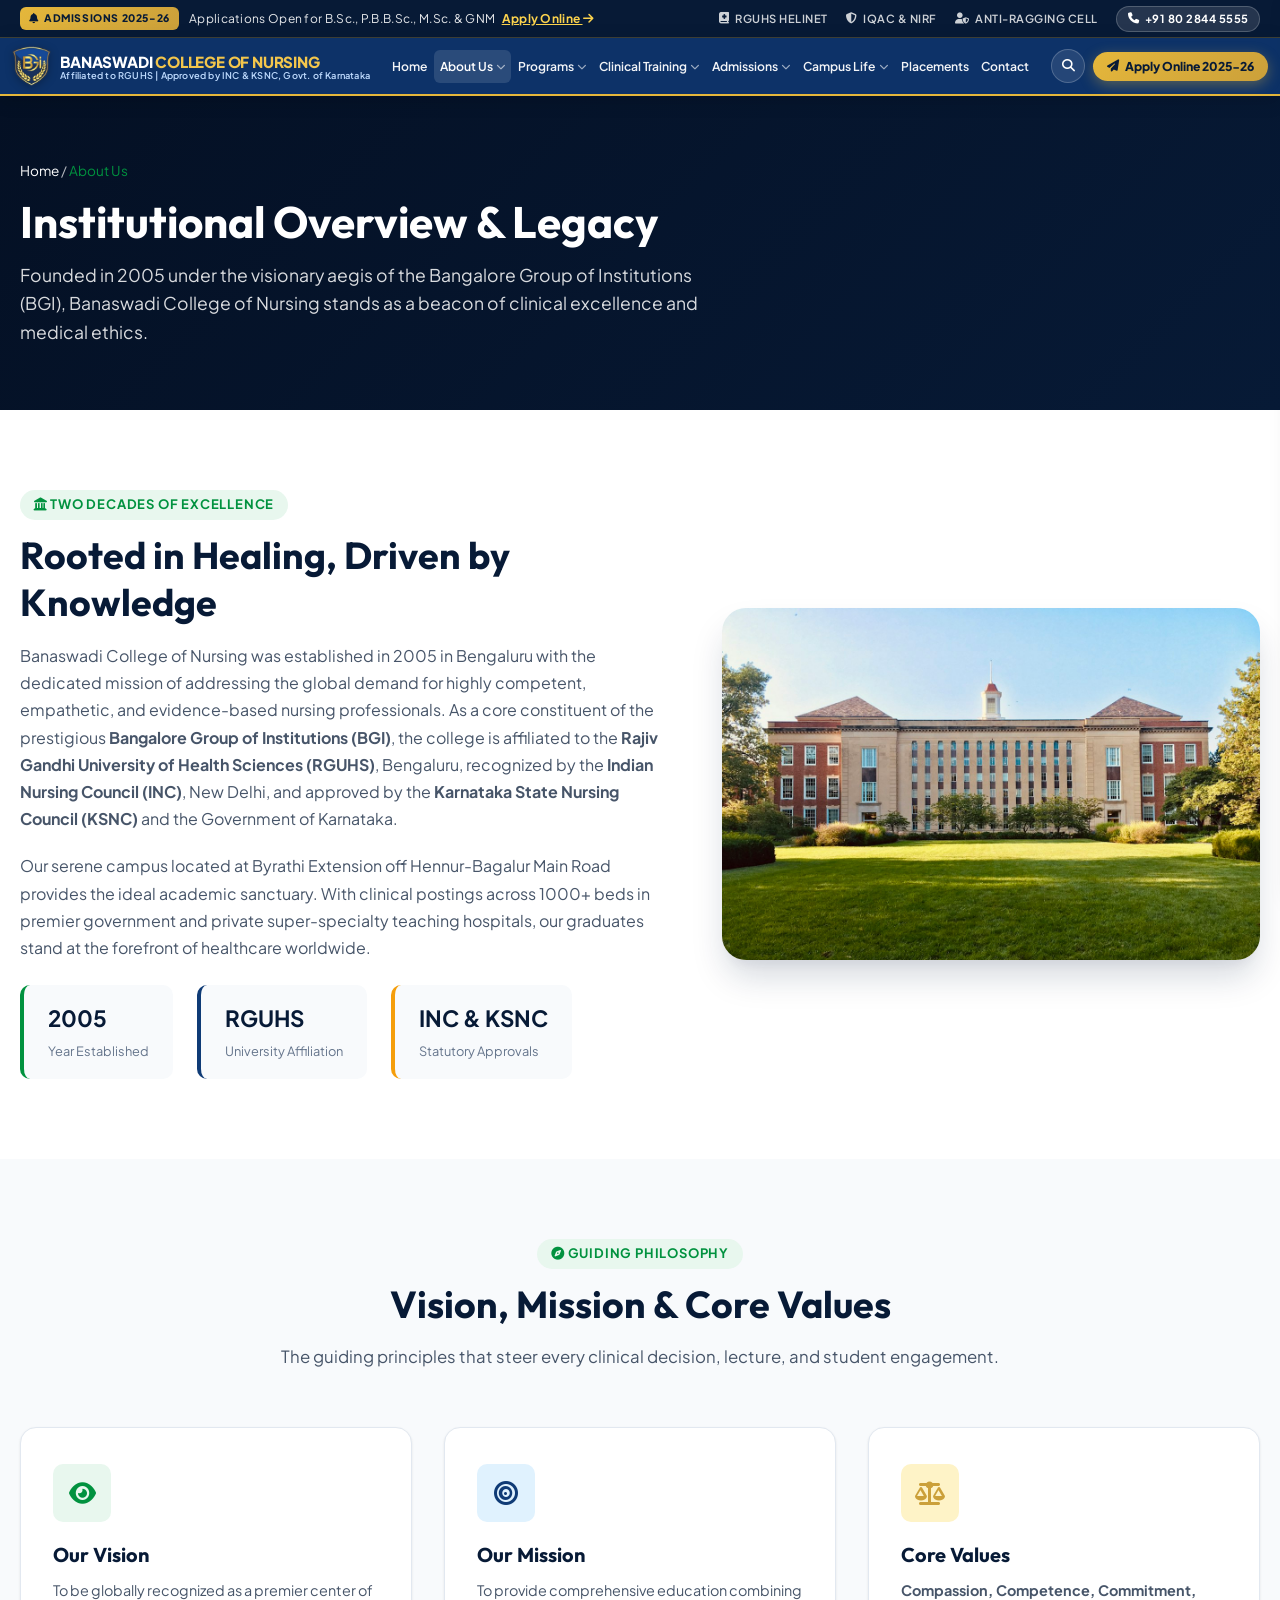
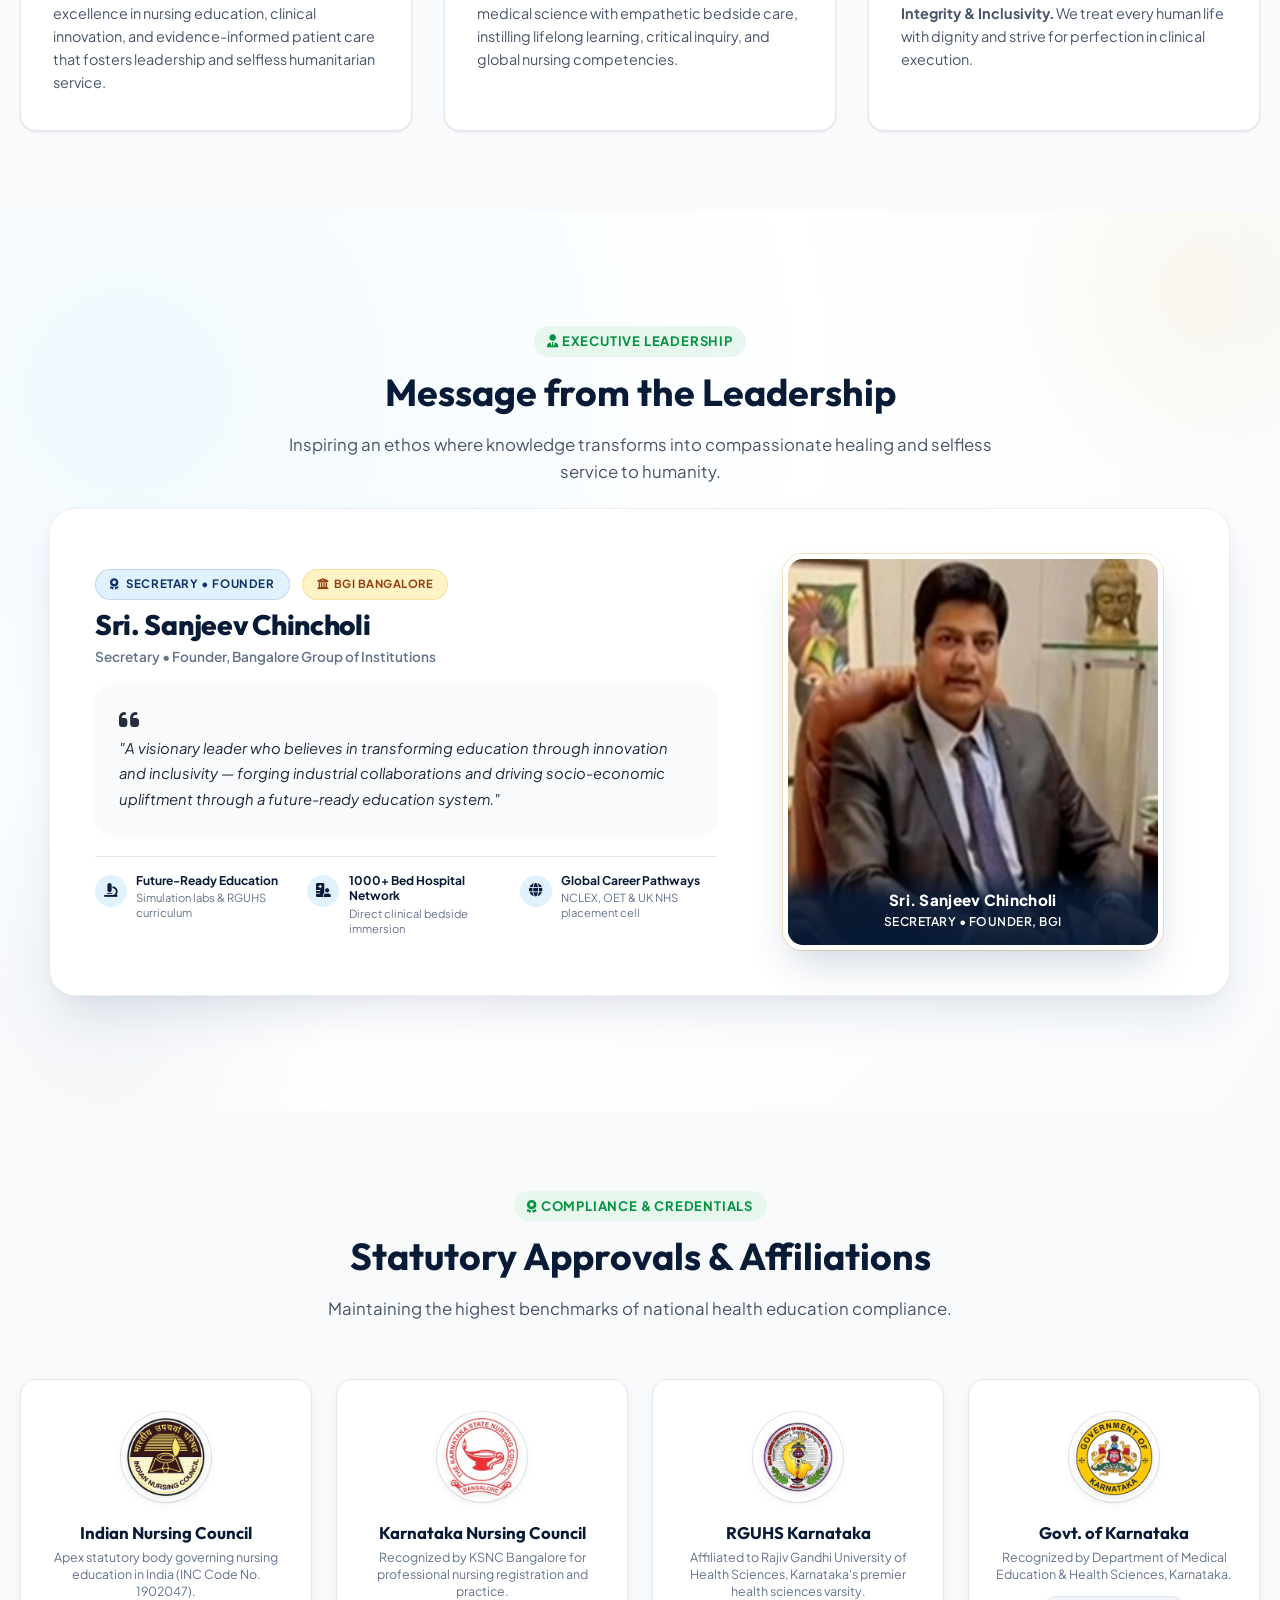
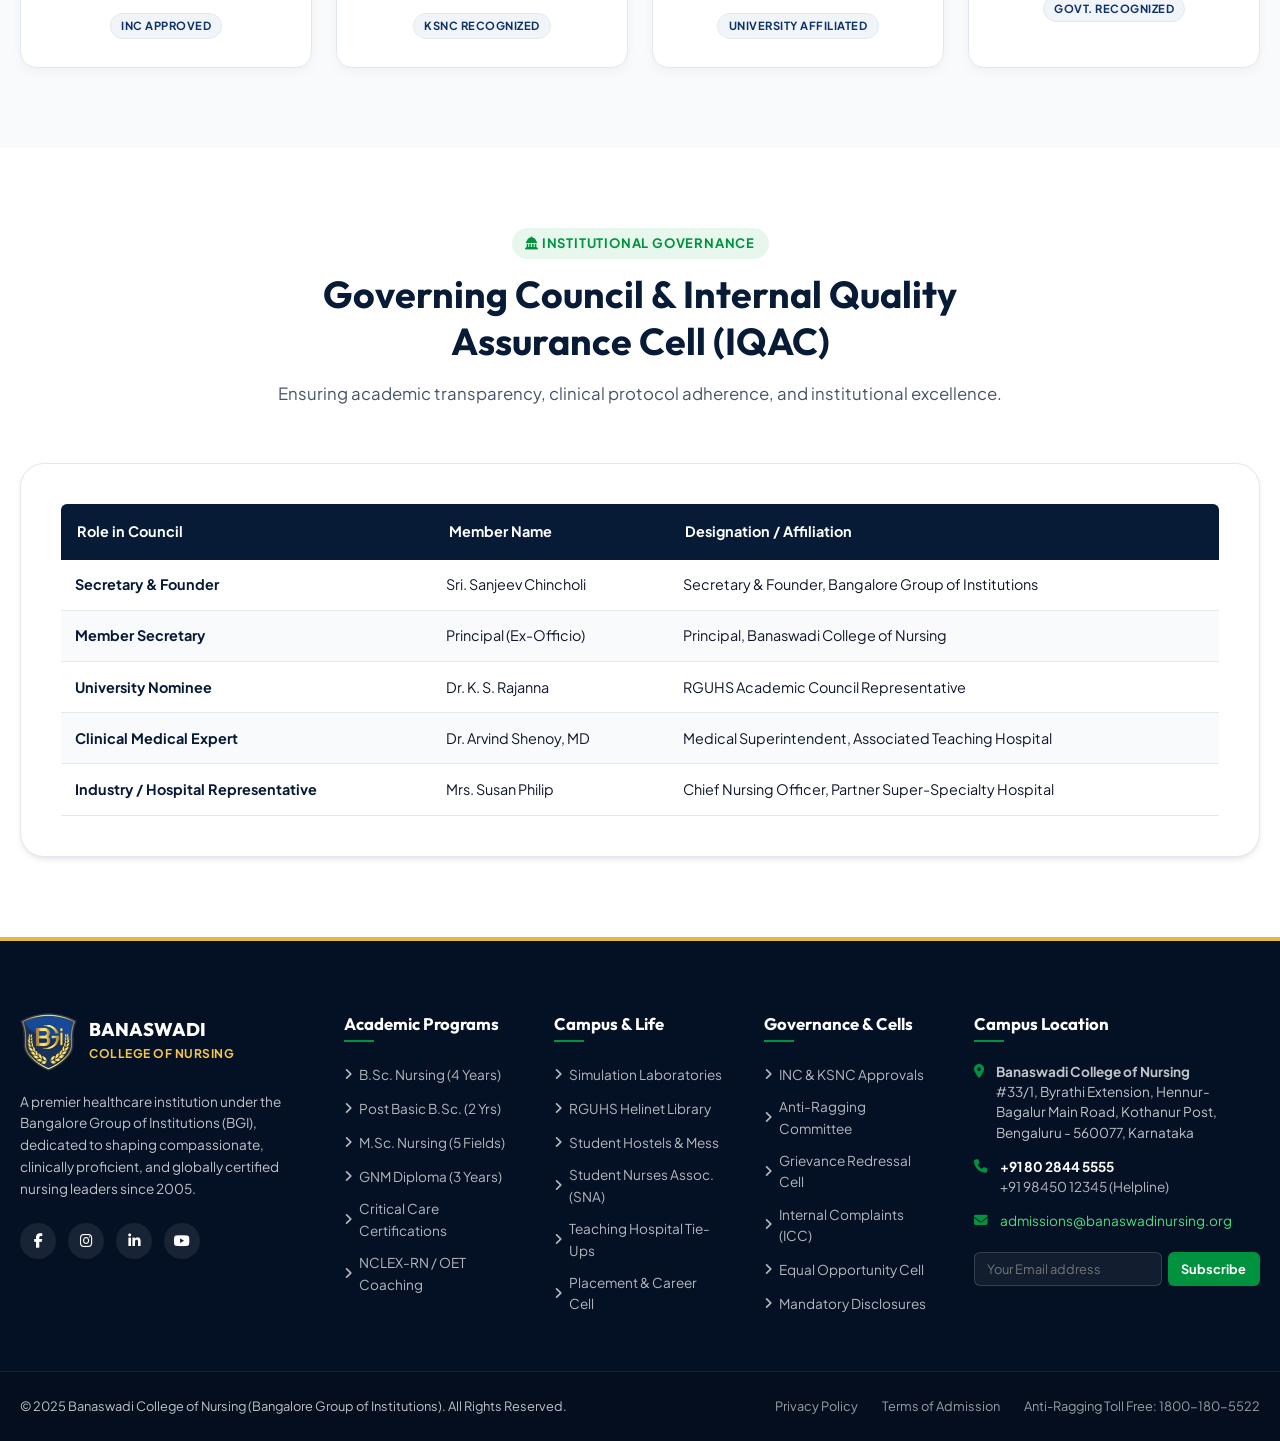
==== commit b3e2a25c: "feat(leadership): make Guiding Leadership section full viewport width and height responsive" ====
--- a/about.html
+++ b/about.html
@@ -200,28 +200,66 @@
     </div>
   </section>
 
-  <!-- Section 3: Leadership Desks -->
-  <section class="section-padding leadership-section" id="leadership">
+  <!-- Section 3: Leadership Desks (Founder Message - Full Screen Showcase) -->
+  <section class="leadership-section" id="leadership">
     <div class="container">
       <div class="section-header">
         <span class="section-tag"><i class="fa-solid fa-user-tie"></i> Executive Leadership</span>
         <h2 class="section-title">Message from the Leadership</h2>
+        <p class="section-subtitle">
+          Inspiring an ethos where knowledge transforms into compassionate healing and selfless service to humanity.
+        </p>
       </div>
 
       <div class="leadership-grid">
-        <!-- Secretary & Founder Message -->
+        <!-- Secretary & Founder Showcase -->
         <div class="leader-card founder-card">
           <div class="leader-content">
-            <div class="leader-role-tag">Secretary &bull; Founder</div>
+            <div class="leader-badge-row">
+              <span class="leader-role-tag"><i class="fa-solid fa-award"></i> Secretary &bull; Founder</span>
+              <span class="leader-org-tag"><i class="fa-solid fa-building-columns"></i> BGI Bangalore</span>
+            </div>
             <h3 class="leader-name">Sri. Sanjeev Chincholi</h3>
-            <i class="fa-solid fa-quote-left quote-icon"></i>
-            <p class="leader-quote">
-              "A visionary leader who believes in transforming education through innovation and inclusivity &mdash; forging industrial collaborations and driving socio-economic upliftment through a future-ready education system."
-            </p>
-            <div class="leader-sub">Bangalore Group of Institutions (BGI)</div>
-          </div>
+            <div class="leader-sub">Secretary &bull; Founder, Bangalore Group of Institutions</div>
+            
+            <div class="quote-box">
+              <i class="fa-solid fa-quote-left quote-icon"></i>
+              <p class="leader-quote">
+                "A visionary leader who believes in transforming education through innovation and inclusivity &mdash; forging industrial collaborations and driving socio-economic upliftment through a future-ready education system."
+              </p>
+            </div>
+
+            <div class="leader-pillars">
+              <div class="pillar-item">
+                <i class="fa-solid fa-microscope"></i>
+                <div>
+                  <strong>Future-Ready Education</strong>
+                  <span>Simulation labs &amp; RGUHS curriculum</span>
+                </div>
+              </div>
+              <div class="pillar-item">
+                <i class="fa-solid fa-hospital-user"></i>
+                <div>
+                  <strong>1000+ Bed Hospital Network</strong>
+                  <span>Direct clinical bedside immersion</span>
+                </div>
+              </div>
+              <div class="pillar-item">
+                <i class="fa-solid fa-globe"></i>
+                <div>
+                  <strong>Global Career Pathways</strong>
+                  <span>NCLEX, OET &amp; UK NHS placement cell</span>
+                </div>
+              </div>
+            </div>
+          </div>
+
           <div class="leader-photo-wrap">
             <img src="assets/images/sanjeev-chincholi.webp" alt="Sri. Sanjeev Chincholi - Secretary &bull; Founder, Bangalore Group of Institutions">
+            <div class="photo-caption-badge">
+              <span class="caption-name">Sri. Sanjeev Chincholi</span>
+              <span class="caption-title">Secretary &bull; Founder, BGI</span>
+            </div>
           </div>
         </div>
       </div>
--- a/assets/css/style.css
+++ b/assets/css/style.css
@@ -1672,69 +1672,239 @@
    LEADERSHIP DESK (Chairman & Principal's Message)
    ========================================================================== */
 
+/* ==========================================================================
+   LEADERSHIP DESK (Chairman & Founder's Message - Full Viewport Responsive)
+   ========================================================================== */
+
 .leadership-section {
+  position: relative;
+  min-height: 100vh;
+  min-height: 100dvh;
+  display: flex;
+  flex-direction: column;
+  justify-content: center;
+  align-items: center;
+  padding: clamp(2.5rem, 5vh, 4.5rem) 0;
+  background: radial-gradient(circle at 10% 20%, rgba(224, 242, 254, 0.45) 0%, rgba(255, 255, 255, 0.98) 50%, rgba(248, 250, 252, 1) 100%);
+  overflow: hidden;
+  box-sizing: border-box;
+}
+
+.leadership-section::before {
+  content: '';
+  position: absolute;
+  top: -120px;
+  right: -120px;
+  width: 400px;
+  height: 400px;
+  background: radial-gradient(circle, rgba(229, 183, 59, 0.08) 0%, transparent 70%);
+  border-radius: 50%;
+  pointer-events: none;
+}
+
+.leadership-section::after {
+  content: '';
+  position: absolute;
+  bottom: -150px;
+  left: -150px;
+  width: 500px;
+  height: 500px;
+  background: radial-gradient(circle, rgba(13, 50, 104, 0.05) 0%, transparent 70%);
+  border-radius: 50%;
+  pointer-events: none;
+}
+
+.leadership-section .container {
+  width: 100%;
+  max-width: 1280px;
+  margin: 0 auto;
+  padding: 0 clamp(1rem, 3vw, 2.5rem);
+  display: flex;
+  flex-direction: column;
+  justify-content: center;
+  position: relative;
+  z-index: 1;
+}
+
+.leadership-section .section-header {
+  margin-bottom: clamp(1.25rem, 2.5vh, 2.25rem);
+  text-align: center;
+}
+
+.leadership-grid {
+  width: 100%;
+  max-width: 1180px;
+  margin: 0 auto;
+  display: flex;
+  justify-content: center;
+}
+
+.leader-card.founder-card {
+  width: 100%;
+  display: grid;
+  grid-template-columns: 1.25fr 0.85fr;
+  gap: clamp(2rem, 3.5vw, 3.75rem);
+  align-items: center;
   background: #ffffff;
-}
-
-.leadership-grid {
-  display: grid;
-  grid-template-columns: 1fr;
-  max-width: 880px;
-  margin: 0 auto;
-  gap: 3rem;
-}
-
-.leader-card {
-  background: var(--bg-slate);
-  border-radius: var(--radius-xl);
-  padding: 2.25rem;
-  border: 1px solid var(--border-light);
-  display: flex;
-  gap: 2rem;
-  align-items: center;
-  box-shadow: var(--shadow-sm);
+  border-radius: clamp(1.25rem, 2vw, 1.75rem);
+  padding: clamp(2rem, 3.5vw, 3.25rem);
+  border: 1px solid rgba(13, 50, 104, 0.08);
+  border-left: 6px solid var(--secondary-gold);
+  box-shadow: 0 24px 48px -12px rgba(13, 50, 104, 0.12), 0 4px 12px rgba(0, 0, 0, 0.03);
+  position: relative;
+  overflow: hidden;
   transition: transform 0.3s ease, box-shadow 0.3s ease;
-  position: relative;
-}
-
-.leader-card:hover {
-  transform: translateY(-3px);
-  box-shadow: 0 14px 28px rgba(13, 50, 104, 0.08), 0 10px 10px rgba(13, 50, 104, 0.04);
-}
-
-.leader-card.founder-card {
-  border-left: 4px solid var(--secondary-gold);
-  background: linear-gradient(135deg, #f8fafc 0%, #f1f5f9 100%);
+}
+
+.leader-card.founder-card:hover {
+  transform: translateY(-4px);
+  box-shadow: 0 30px 60px -15px rgba(13, 50, 104, 0.16), 0 8px 20px rgba(0, 0, 0, 0.04);
+}
+
+.leader-badge-row {
+  display: flex;
+  align-items: center;
+  gap: 0.75rem;
+  flex-wrap: wrap;
+  margin-bottom: 0.5rem;
 }
 
 .leader-role-tag {
-  display: inline-block;
-  font-size: 0.72rem;
+  display: inline-flex;
+  align-items: center;
+  gap: 0.4rem;
+  font-size: clamp(0.72rem, 0.85vw, 0.8rem);
   font-weight: 700;
   text-transform: uppercase;
+  letter-spacing: 0.6px;
   color: #0d3268;
   background: #e0f2fe;
-  padding: 0.25rem 0.75rem;
+  padding: 0.35rem 0.9rem;
   border-radius: var(--radius-full);
-  margin-bottom: 0.5rem;
+  border: 1px solid rgba(13, 50, 104, 0.14);
+}
+
+.leader-org-tag {
+  display: inline-flex;
+  align-items: center;
+  gap: 0.35rem;
+  font-size: clamp(0.7rem, 0.8vw, 0.78rem);
+  font-weight: 700;
+  text-transform: uppercase;
   letter-spacing: 0.5px;
-  border: 1px solid rgba(13, 50, 104, 0.12);
-}
-
-.leader-role-tag.principal-role-tag {
-  color: #0d6e46;
-  background: #e8f7ee;
-  border-color: rgba(13, 110, 70, 0.15);
-}
-
+  color: #92400e;
+  background: #fef3c7;
+  padding: 0.35rem 0.85rem;
+  border-radius: var(--radius-full);
+  border: 1px solid rgba(229, 183, 59, 0.3);
+}
+
+.leader-content {
+  flex: 1;
+  display: flex;
+  flex-direction: column;
+}
+
+.leader-name {
+  font-size: clamp(1.4rem, 2.2vw, 2.1rem);
+  color: var(--primary-navy);
+  font-weight: 800;
+  line-height: 1.2;
+  margin-bottom: 0.25rem;
+  letter-spacing: -0.01em;
+}
+
+.leader-sub {
+  font-size: clamp(0.85rem, 1vw, 0.95rem);
+  color: #64748b;
+  font-weight: 600;
+  margin-bottom: 1rem;
+}
+
+.quote-box {
+  position: relative;
+  background: #f8fafc;
+  border-radius: 1rem;
+  padding: clamp(1rem, 2vw, 1.5rem);
+  border-left: 3px solid var(--secondary-gold);
+  margin-bottom: 1.25rem;
+}
+
+.quote-icon {
+  color: var(--secondary-gold);
+  font-size: clamp(1.35rem, 1.8vw, 1.75rem);
+  margin-bottom: 0.35rem;
+  opacity: 0.9;
+}
+
+.leader-quote {
+  font-size: clamp(0.925rem, 1.1vw, 1.05rem);
+  color: #1e293b;
+  font-style: italic;
+  line-height: 1.7;
+  margin: 0;
+}
+
+.leader-pillars {
+  display: grid;
+  grid-template-columns: repeat(3, 1fr);
+  gap: clamp(0.6rem, 1.2vw, 1rem);
+  padding-top: 1rem;
+  border-top: 1px solid var(--border-light);
+}
+
+.pillar-item {
+  display: flex;
+  align-items: flex-start;
+  gap: 0.6rem;
+}
+
+.pillar-item i {
+  color: var(--primary-navy);
+  background: #e0f2fe;
+  width: 32px;
+  height: 32px;
+  border-radius: 50%;
+  display: inline-flex;
+  align-items: center;
+  justify-content: center;
+  font-size: 0.85rem;
+  flex-shrink: 0;
+  margin-top: 2px;
+}
+
+.pillar-item div {
+  display: flex;
+  flex-direction: column;
+}
+
+.pillar-item strong {
+  font-size: clamp(0.75rem, 0.85vw, 0.825rem);
+  color: var(--primary-navy);
+  font-weight: 700;
+  line-height: 1.3;
+}
+
+.pillar-item span {
+  font-size: clamp(0.7rem, 0.78vw, 0.76rem);
+  color: #64748b;
+  line-height: 1.3;
+  margin-top: 2px;
+}
+
+/* Photo Wrap */
 .leader-photo-wrap {
-  width: 150px;
-  height: 185px;
-  border-radius: var(--radius-lg);
+  position: relative;
+  width: 100%;
+  max-width: 380px;
+  aspect-ratio: 4 / 5;
+  height: auto;
+  max-height: clamp(340px, 44vh, 480px);
+  margin: 0 auto;
+  border-radius: 1.25rem;
   overflow: hidden;
-  flex-shrink: 0;
-  border: 4px solid #ffffff;
-  box-shadow: 0 8px 20px rgba(13, 50, 104, 0.12);
+  border: 5px solid #ffffff;
+  box-shadow: 0 20px 40px -10px rgba(13, 50, 104, 0.22), 0 0 0 1px rgba(229, 183, 59, 0.35);
 }
 
 .leader-photo-wrap img {
@@ -1742,52 +1912,78 @@
   height: 100%;
   object-fit: cover;
   object-position: top center;
-  transition: transform 0.4s ease;
+  transition: transform 0.5s cubic-bezier(0.16, 1, 0.3, 1);
 }
 
 .leader-card:hover .leader-photo-wrap img {
-  transform: scale(1.04);
-}
-
-.leader-content {
-  flex: 1;
-}
-
-.quote-icon {
+  transform: scale(1.03);
+}
+
+.photo-caption-badge {
+  position: absolute;
+  bottom: 0;
+  left: 0;
+  right: 0;
+  padding: 1.25rem 1rem 0.85rem;
+  background: linear-gradient(180deg, transparent 0%, rgba(7, 26, 54, 0.85) 40%, rgba(7, 26, 54, 0.96) 100%);
+  display: flex;
+  flex-direction: column;
+  align-items: center;
+  text-align: center;
+  color: #ffffff;
+}
+
+.caption-name {
+  font-size: 0.95rem;
+  font-weight: 800;
+  color: #ffffff;
+  letter-spacing: 0.3px;
+}
+
+.caption-title {
+  font-size: 0.75rem;
+  font-weight: 600;
   color: var(--secondary-gold);
-  font-size: 1.35rem;
-  margin-bottom: 0.35rem;
-  opacity: 0.8;
-}
-
-.leader-quote {
-  font-size: 0.925rem;
-  color: var(--text-dark);
-  font-style: italic;
-  line-height: 1.6;
-  margin-bottom: 0.85rem;
-}
-
-.leader-name {
-  font-size: 1.2rem;
-  color: var(--primary-navy);
-  font-weight: 800;
-  margin-bottom: 0.25rem;
-  line-height: 1.25;
-}
-
-.leader-role {
-  font-size: 0.8125rem;
-  color: var(--med-green);
-  font-weight: 700;
+  letter-spacing: 0.5px;
   text-transform: uppercase;
-  letter-spacing: 0.5px;
-}
-
-.leader-sub {
-  font-size: 0.775rem;
-  color: var(--text-light);
-  font-weight: 500;
+}
+
+@media (max-height: 780px) and (min-width: 993px) {
+  .leadership-section {
+    padding: clamp(1.5rem, 3vh, 2.5rem) 0;
+  }
+  .leader-card.founder-card {
+    padding: 1.75rem 2.25rem;
+  }
+  .leader-photo-wrap {
+    max-height: 350px;
+  }
+  .leader-sub {
+    margin-bottom: 0.5rem;
+  }
+  .quote-box {
+    margin-bottom: 0.75rem;
+    padding: 0.85rem 1.15rem;
+  }
+  .leader-pillars {
+    padding-top: 0.65rem;
+  }
+}
+
+@media (max-width: 1024px) and (min-width: 769px) {
+  .leader-card.founder-card {
+    grid-template-columns: 1.15fr 0.85fr;
+    gap: 1.75rem;
+    padding: 2rem;
+  }
+  .leader-photo-wrap {
+    max-width: 300px;
+    max-height: 380px;
+  }
+  .leader-pillars {
+    grid-template-columns: 1fr;
+    gap: 0.6rem;
+  }
 }
 
 /* ==========================================================================
@@ -2622,33 +2818,59 @@
     gap: 1.25rem !important;
   }
 
-  /* 6. Leadership Cards on Mobile: Stack photo on top of text */
+  /* 6. Leadership Section on Mobile */
+  .leadership-section {
+    min-height: auto !important;
+    padding: 3.5rem 1rem !important;
+  }
+
   .leadership-grid {
-    grid-template-columns: 1fr !important;
+    display: block !important;
+    width: 100% !important;
+  }
+
+  .leader-card.founder-card {
+    display: flex !important;
+    flex-direction: column !important;
+    padding: 1.75rem 1.25rem !important;
     gap: 1.5rem !important;
-  }
-
-  .leader-card {
-    flex-direction: column !important;
+    border-left: 4px solid var(--secondary-gold) !important;
+  }
+
+  .leader-badge-row {
+    justify-content: center !important;
+  }
+
+  .leader-photo-wrap {
+    order: -1 !important;
+    width: 210px !important;
+    max-width: 230px !important;
+    height: 260px !important;
+    max-height: 270px !important;
+    margin: 0 auto 0.5rem auto !important;
+  }
+
+  .leader-content {
     align-items: center !important;
     text-align: center !important;
-    padding: 1.5rem !important;
-    gap: 1rem !important;
-  }
-
-  .leader-card.founder-card {
-    flex-direction: column-reverse !important;
-  }
-
-  .leader-photo-wrap {
-    width: 110px !important;
-    height: 135px !important;
-    margin: 0 auto !important;
+  }
+
+  .quote-box {
+    text-align: left !important;
+    padding: 1.15rem 1rem !important;
+    margin-bottom: 1rem !important;
   }
 
   .leader-quote {
-    font-size: 0.875rem !important;
-    line-height: 1.6 !important;
+    font-size: 0.9rem !important;
+    line-height: 1.65 !important;
+  }
+
+  .leader-pillars {
+    grid-template-columns: 1fr !important;
+    gap: 0.75rem !important;
+    text-align: left !important;
+    width: 100% !important;
   }
 
   /* 7. Footer on Mobile */
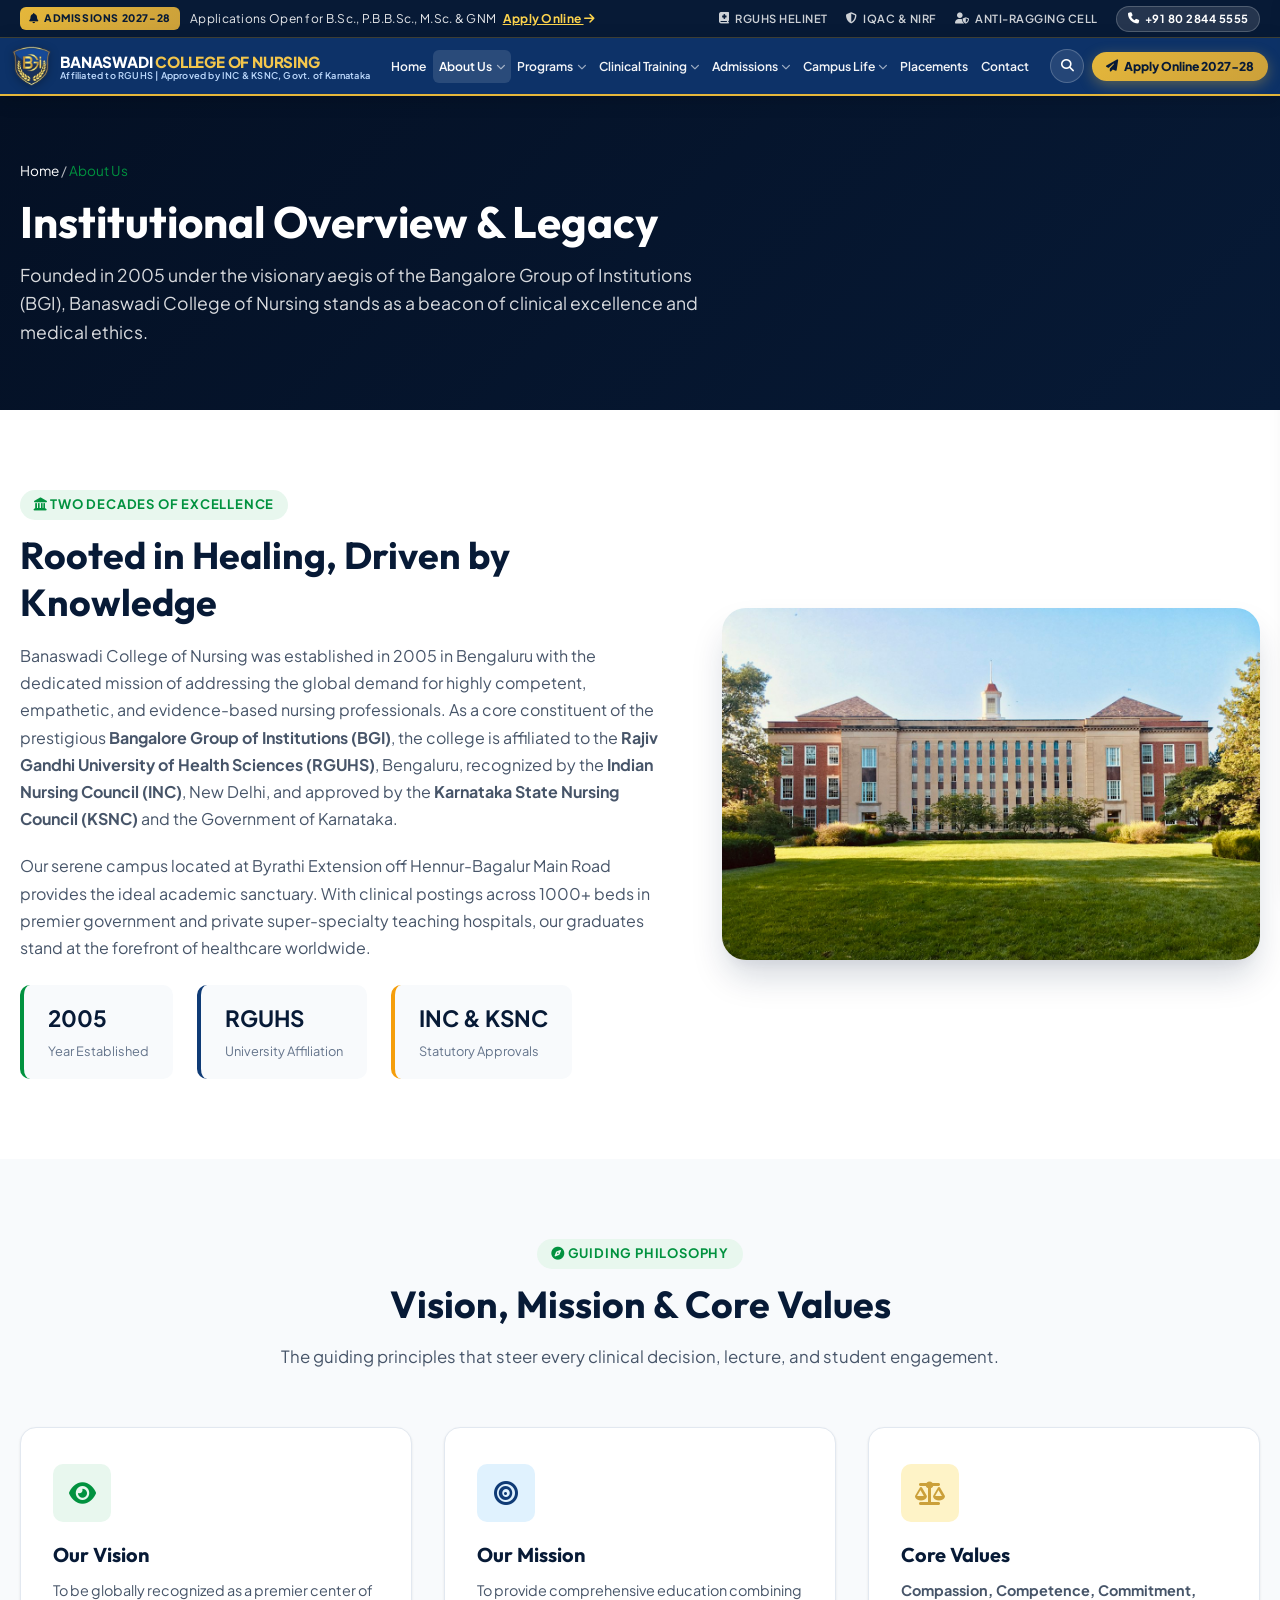
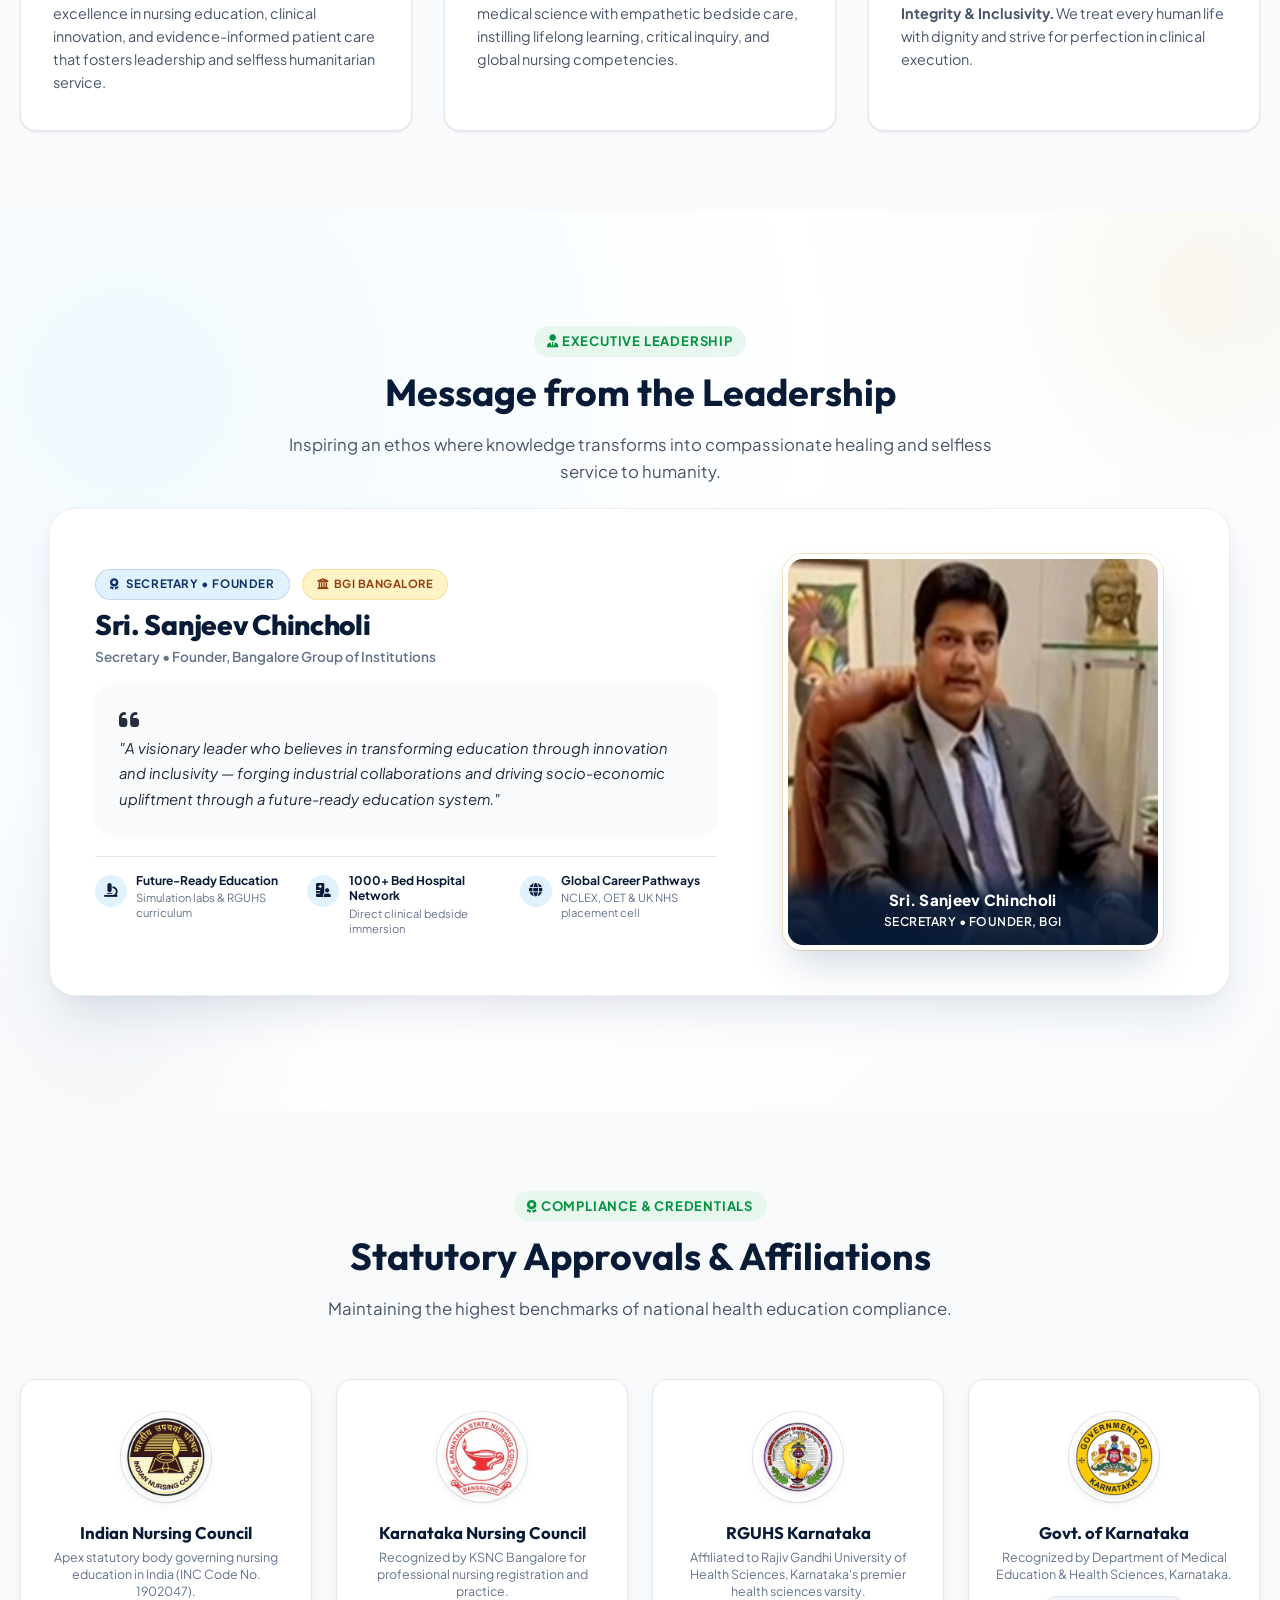
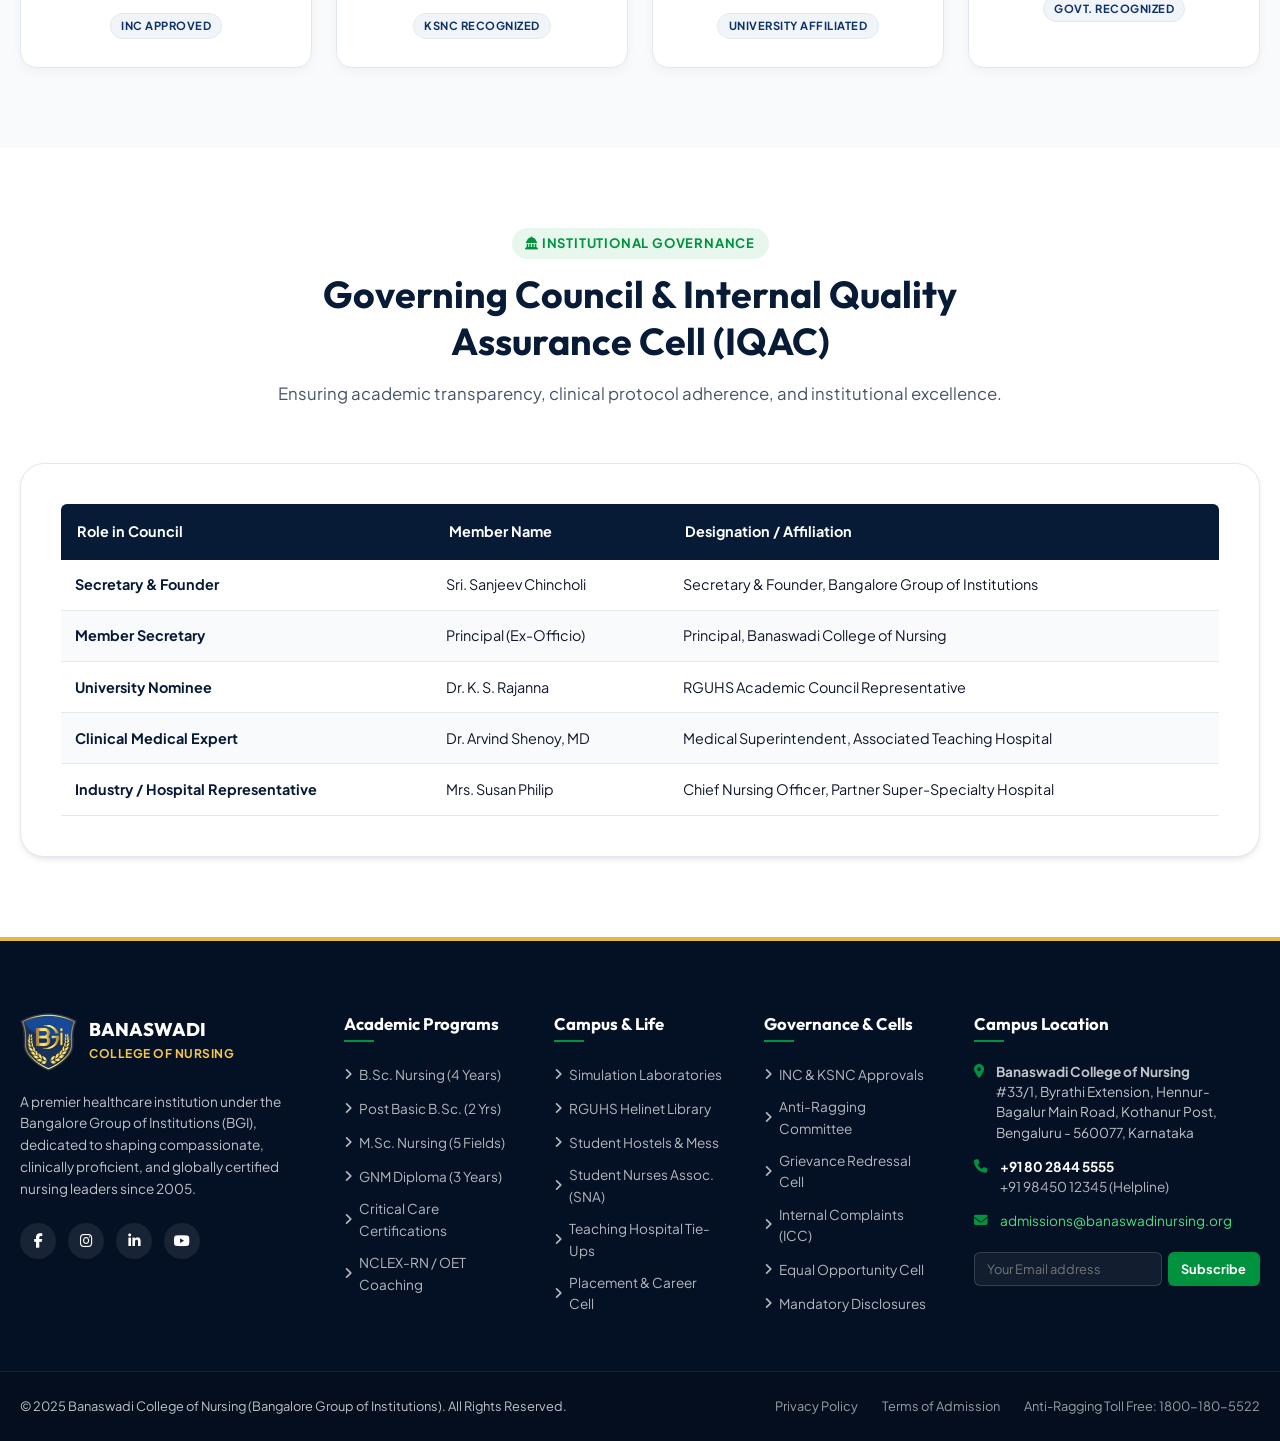
==== commit cae273e9: "chore(admissions): update admissions session from 2025-26 to 2027-28 across all pages and components" ====
--- a/about.html
+++ b/about.html
@@ -21,7 +21,7 @@
     <div class="container">
       <div class="top-bar-inner">
         <div class="top-announcement">
-          <span class="badge-pulse"><i class="fa-solid fa-bell"></i> ADMISSIONS 2025-26</span>
+          <span class="badge-pulse"><i class="fa-solid fa-bell"></i> ADMISSIONS 2027-28</span>
           <div class="ticker-text">
             <span>Applications Open for B.Sc., P.B.B.Sc., M.Sc. &amp; GNM</span>
             <a href="admissions.html" class="ticker-link">Apply Online <i class="fa-solid fa-arrow-right"></i></a>
@@ -85,7 +85,7 @@
         <div class="nav-item">
           <a href="admissions.html" class="nav-link">Admissions <i class="fa-solid fa-chevron-down"></i></a>
           <div class="nav-dropdown">
-            <a href="admissions.html#eligibility" class="dropdown-link"><i class="fa-solid fa-list-check"></i> Eligibility Criteria 2025</a>
+            <a href="admissions.html#eligibility" class="dropdown-link"><i class="fa-solid fa-list-check"></i> Eligibility Criteria 2027-28</a>
             <a href="admissions.html#procedure" class="dropdown-link"><i class="fa-solid fa-file-signature"></i> Admission Procedure</a>
             <a href="admissions.html#fees" class="dropdown-link"><i class="fa-solid fa-hand-holding-dollar"></i> Fee Structure &amp; Scholarships</a>
             <a href="admissions.html#prospectus" class="dropdown-link"><i class="fa-solid fa-file-pdf"></i> Download Prospectus</a>
@@ -107,7 +107,7 @@
       <div class="header-actions">
         <button class="btn-search-trigger" title="Search"><i class="fa-solid fa-magnifying-glass"></i></button>
         <button class="btn-primary-apply" data-open-modal="admissionModal">
-          <i class="fa-solid fa-paper-plane"></i> Apply Online 2025-26
+          <i class="fa-solid fa-paper-plane"></i> Apply Online 2027-28
         </button>
         <button class="mobile-toggle" aria-label="Open Mobile Menu"><i class="fa-solid fa-bars-staggered"></i></button>
       </div>
@@ -514,7 +514,7 @@
       <a href="about.html" class="mobile-nav-link">About College <i class="fa-solid fa-angle-right"></i></a>
       <a href="programs.html" class="mobile-nav-link">Nursing Programs <i class="fa-solid fa-angle-right"></i></a>
       <a href="clinical-training.html" class="mobile-nav-link">Clinical Training &amp; Hospitals <i class="fa-solid fa-angle-right"></i></a>
-      <a href="admissions.html" class="mobile-nav-link">Admissions 2025-26 <i class="fa-solid fa-angle-right"></i></a>
+      <a href="admissions.html" class="mobile-nav-link">Admissions 2027-28 <i class="fa-solid fa-angle-right"></i></a>
       <a href="campus-life.html" class="mobile-nav-link">Campus Life &amp; Hostels <i class="fa-solid fa-angle-right"></i></a>
       <a href="placements.html" class="mobile-nav-link">Placements &amp; Careers <i class="fa-solid fa-angle-right"></i></a>
       <a href="contact.html" class="mobile-nav-link">Contact &amp; Location <i class="fa-solid fa-angle-right"></i></a>
--- a/assets/css/style.css
+++ b/assets/css/style.css
@@ -2095,7 +2095,7 @@
 }
 
 /* ==========================================================================
-   ADMISSIONS 2025-26 CALLOUT & CTA BANNER
+   ADMISSIONS 2027-28 CALLOUT & CTA BANNER
    ========================================================================== */
 
 .admissions-banner-section {
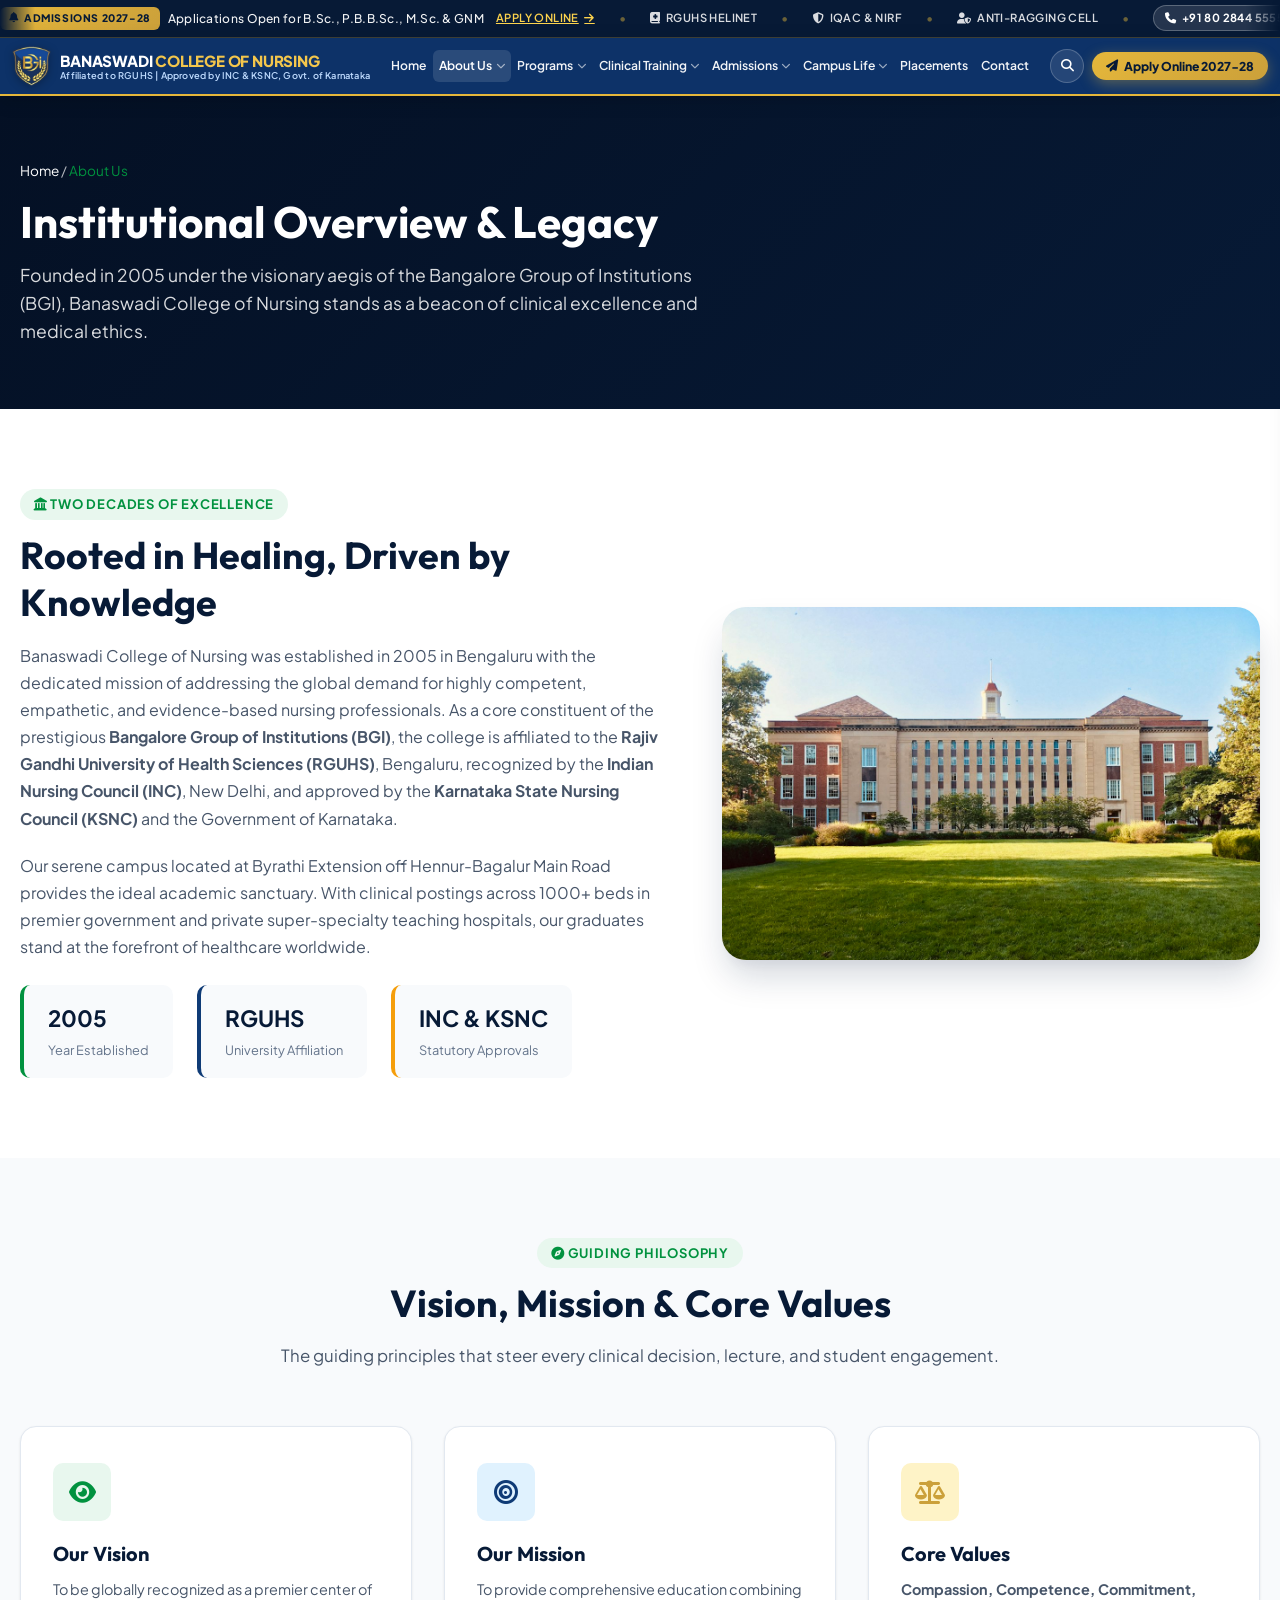
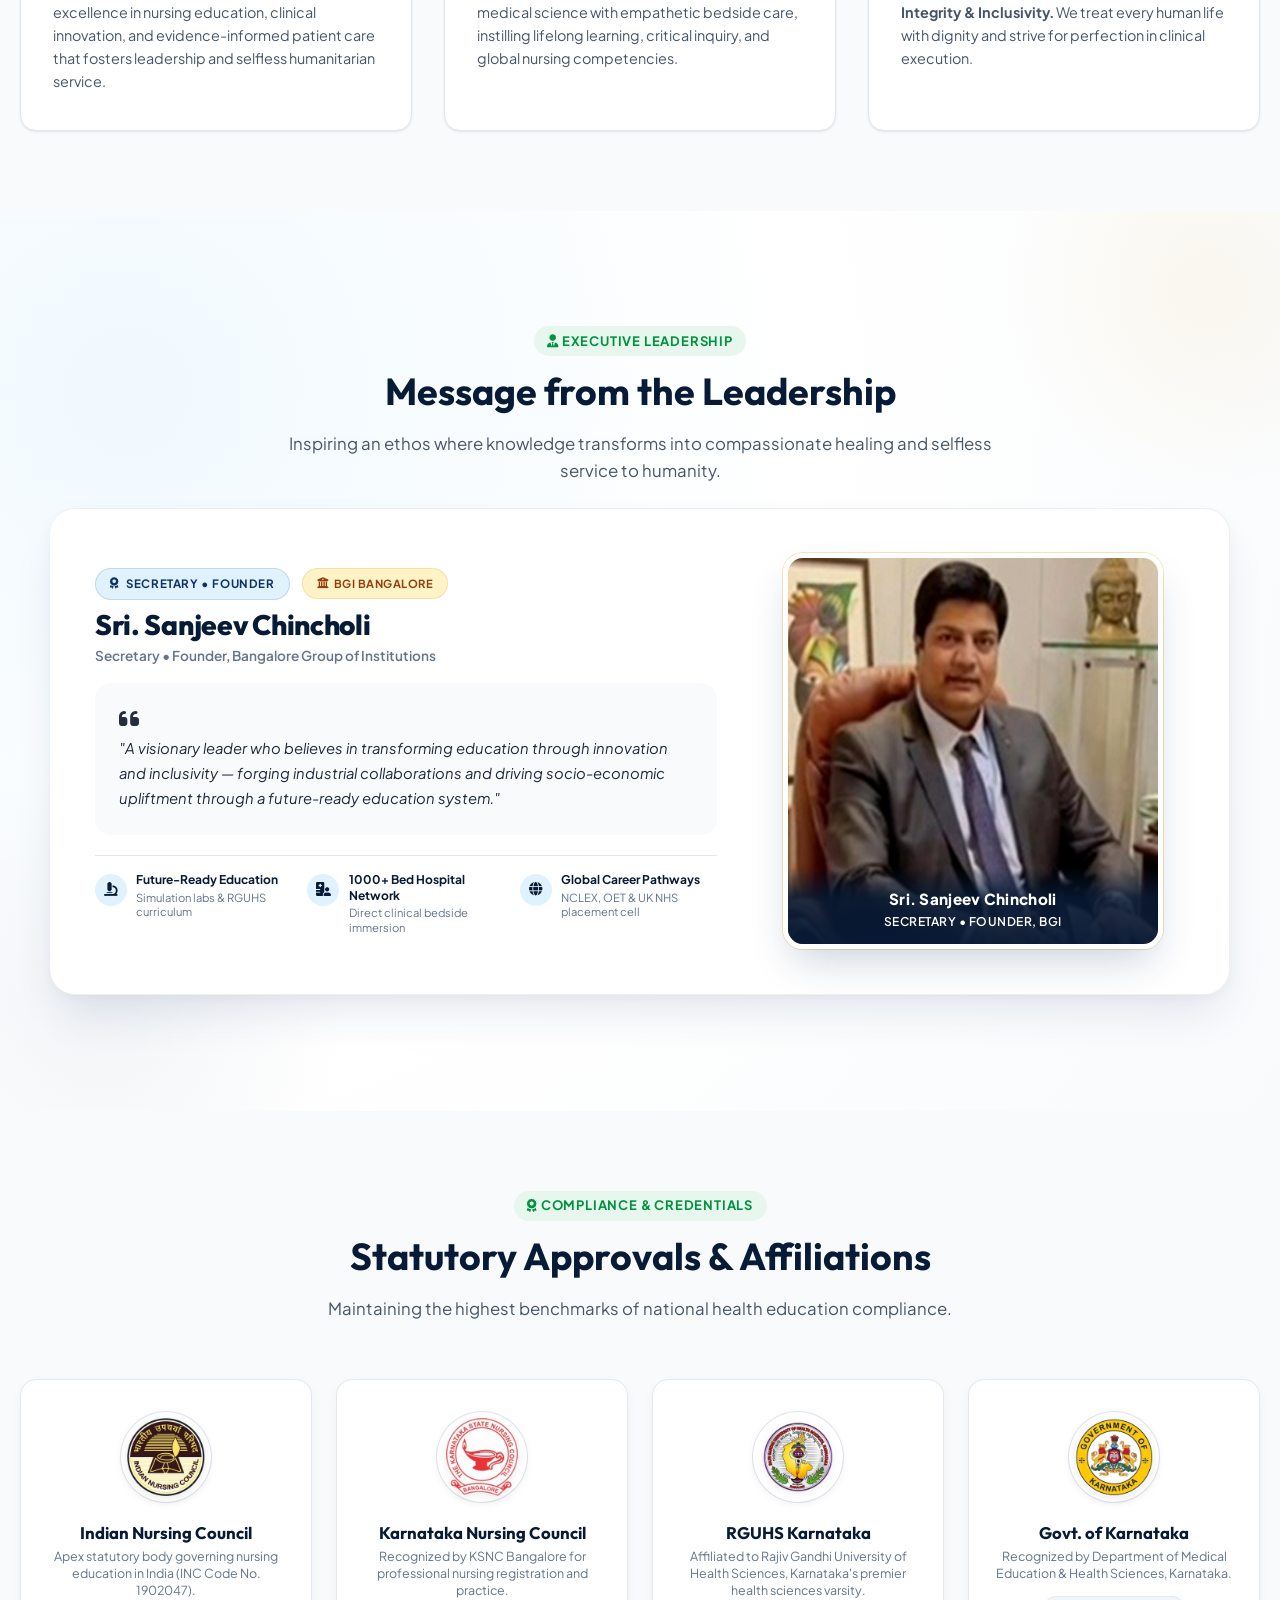
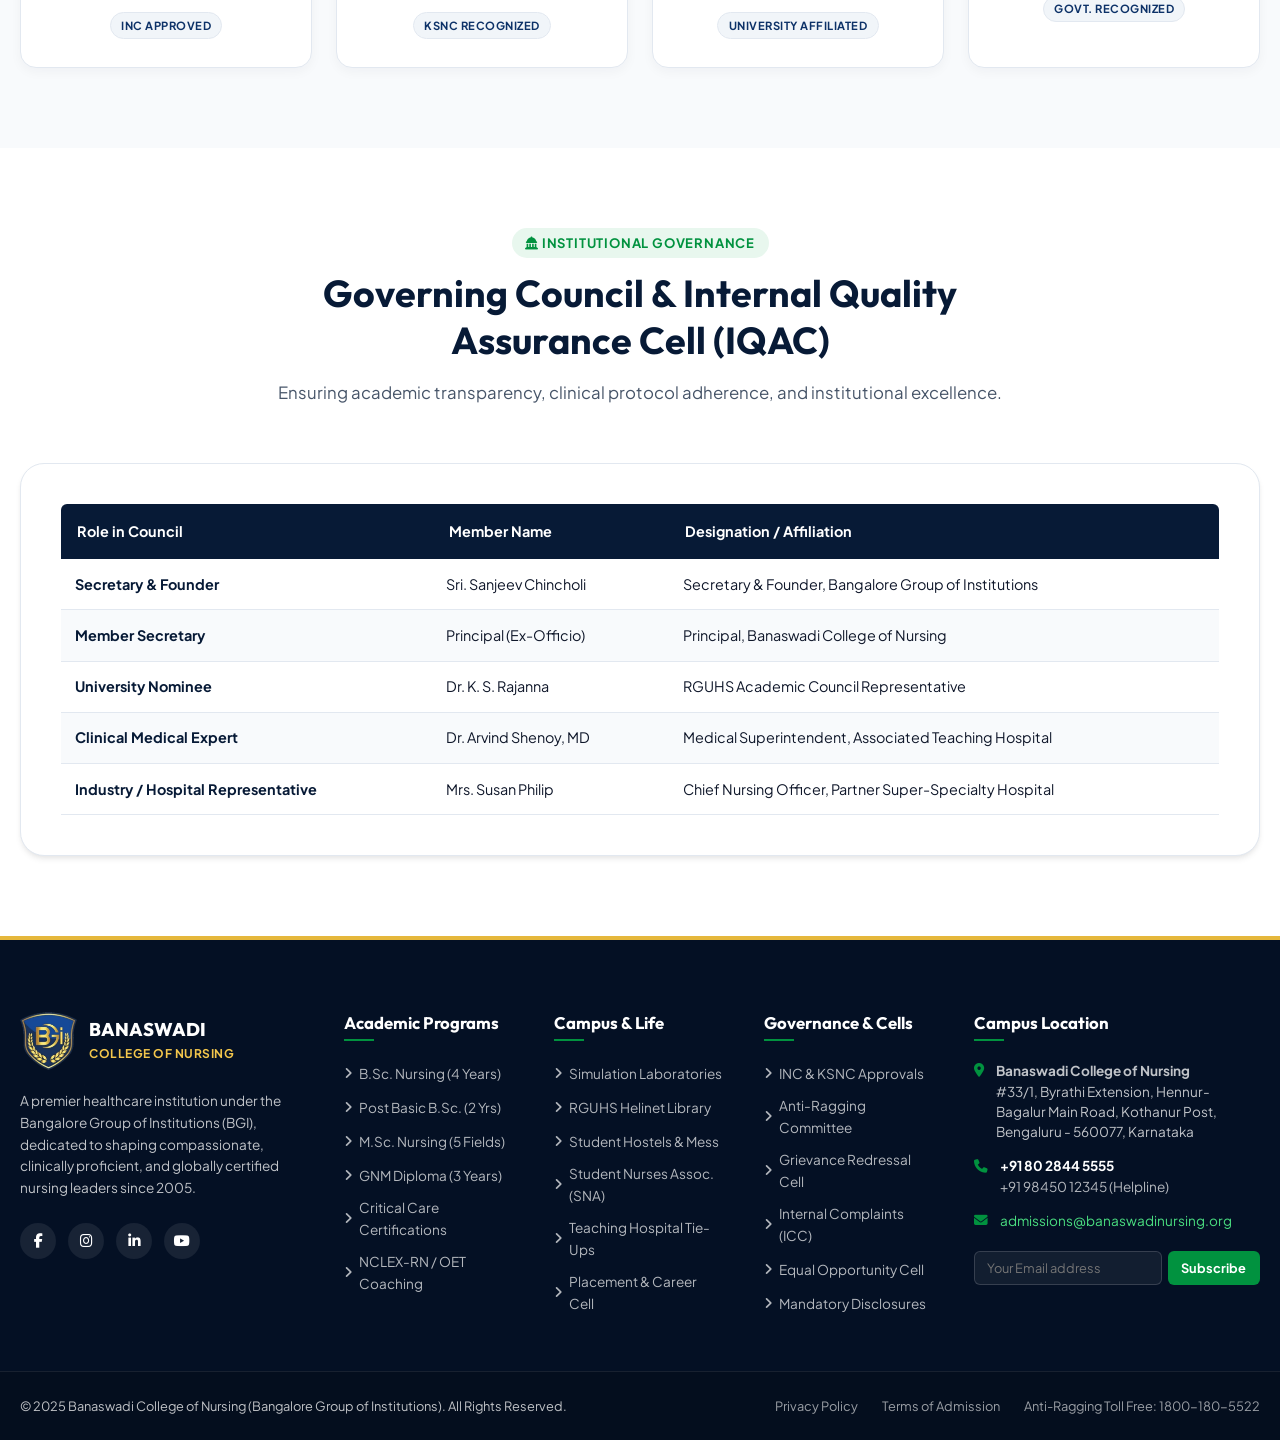
==== commit 6cda8b93: "feat(header): implement InfiniteSlider for top utility and announcement bar with speedOnHover and ga" ====
--- a/about.html
+++ b/about.html
@@ -17,22 +17,75 @@
 <body>
 
   <!-- Top Utility Bar -->
-  <div class="top-utility-bar">
-    <div class="container">
-      <div class="top-bar-inner">
-        <div class="top-announcement">
-          <span class="badge-pulse"><i class="fa-solid fa-bell"></i> ADMISSIONS 2027-28</span>
-          <div class="ticker-text">
-            <span>Applications Open for B.Sc., P.B.B.Sc., M.Sc. &amp; GNM</span>
+  <div class="top-utility-bar" aria-label="Announcement Ticker">
+    <div class="top-slider-wrapper">
+      <div class="top-slider-track">
+        <!-- Group 1 -->
+        <div class="top-slider-group">
+          <div class="slider-item">
+            <span class="badge-pulse"><i class="fa-solid fa-bell"></i> ADMISSIONS 2027-28</span>
+            <span class="ticker-text">Applications Open for B.Sc., P.B.B.Sc., M.Sc. &amp; GNM</span>
             <a href="admissions.html" class="ticker-link">Apply Online <i class="fa-solid fa-arrow-right"></i></a>
           </div>
-        </div>
-
-        <div class="top-links">
-          <a href="https://rguhs.karnataka.gov.in/" target="_blank" rel="noopener"><i class="fa-solid fa-book-medical"></i> RGUHS Helinet</a>
-          <a href="#governance"><i class="fa-solid fa-shield-halved"></i> IQAC &amp; NIRF</a>
-          <a href="campus-life.html#anti-ragging"><i class="fa-solid fa-user-shield"></i> Anti-Ragging Cell</a>
-          <a href="tel:+918028445555" class="top-phone-cta"><i class="fa-solid fa-phone"></i> +91 80 2844 5555</a>
+          <span class="slider-separator">&bull;</span>
+          <div class="slider-item">
+            <a href="https://rguhs.karnataka.gov.in/" target="_blank" rel="noopener"><i class="fa-solid fa-book-medical"></i> RGUHS Helinet</a>
+          </div>
+          <span class="slider-separator">&bull;</span>
+          <div class="slider-item">
+            <a href="#governance"><i class="fa-solid fa-shield-halved"></i> IQAC &amp; NIRF</a>
+          </div>
+          <span class="slider-separator">&bull;</span>
+          <div class="slider-item">
+            <a href="campus-life.html#anti-ragging"><i class="fa-solid fa-user-shield"></i> Anti-Ragging Cell</a>
+          </div>
+          <span class="slider-separator">&bull;</span>
+          <div class="slider-item">
+            <a href="tel:+918028445555" class="top-phone-cta"><i class="fa-solid fa-phone"></i> +91 80 2844 5555</a>
+          </div>
+          <span class="slider-separator">&bull;</span>
+          <div class="slider-item">
+            <span class="slider-highlight"><i class="fa-solid fa-hospital-user"></i> 1000+ Bed Hospital Clinical Tie-Ups</span>
+          </div>
+          <span class="slider-separator">&bull;</span>
+          <div class="slider-item">
+            <span class="slider-highlight"><i class="fa-solid fa-earth-americas"></i> Global Placement Cell: UK NHS, USA &amp; Middle East</span>
+          </div>
+          <span class="slider-separator">&bull;</span>
+        </div>
+
+        <!-- Group 2 (Clone for Continuous Infinite Loop) -->
+        <div class="top-slider-group" aria-hidden="true">
+          <div class="slider-item">
+            <span class="badge-pulse"><i class="fa-solid fa-bell"></i> ADMISSIONS 2027-28</span>
+            <span class="ticker-text">Applications Open for B.Sc., P.B.B.Sc., M.Sc. &amp; GNM</span>
+            <a href="admissions.html" class="ticker-link">Apply Online <i class="fa-solid fa-arrow-right"></i></a>
+          </div>
+          <span class="slider-separator">&bull;</span>
+          <div class="slider-item">
+            <a href="https://rguhs.karnataka.gov.in/" target="_blank" rel="noopener"><i class="fa-solid fa-book-medical"></i> RGUHS Helinet</a>
+          </div>
+          <span class="slider-separator">&bull;</span>
+          <div class="slider-item">
+            <a href="#governance"><i class="fa-solid fa-shield-halved"></i> IQAC &amp; NIRF</a>
+          </div>
+          <span class="slider-separator">&bull;</span>
+          <div class="slider-item">
+            <a href="campus-life.html#anti-ragging"><i class="fa-solid fa-user-shield"></i> Anti-Ragging Cell</a>
+          </div>
+          <span class="slider-separator">&bull;</span>
+          <div class="slider-item">
+            <a href="tel:+918028445555" class="top-phone-cta"><i class="fa-solid fa-phone"></i> +91 80 2844 5555</a>
+          </div>
+          <span class="slider-separator">&bull;</span>
+          <div class="slider-item">
+            <span class="slider-highlight"><i class="fa-solid fa-hospital-user"></i> 1000+ Bed Hospital Clinical Tie-Ups</span>
+          </div>
+          <span class="slider-separator">&bull;</span>
+          <div class="slider-item">
+            <span class="slider-highlight"><i class="fa-solid fa-earth-americas"></i> Global Placement Cell: UK NHS, USA &amp; Middle East</span>
+          </div>
+          <span class="slider-separator">&bull;</span>
         </div>
       </div>
     </div>
--- a/assets/css/style.css
+++ b/assets/css/style.css
@@ -117,7 +117,7 @@
 }
 
 /* ==========================================================================
-   TOP TICKER & UTILITY BAR (Kristu Jayanti Style: #01143F)
+   TOP TICKER & UTILITY BAR (InfiniteSlider with Hover Speed Control)
    ========================================================================== */
 
 .top-utility-bar {
@@ -128,24 +128,83 @@
   position: relative;
   z-index: 50;
   letter-spacing: 0.3px;
-}
-
-.top-bar-inner {
-  display: flex;
-  align-items: center;
-  justify-content: space-between;
-  padding: 0.35rem 0;
-  gap: 1rem;
+  overflow: hidden;
+  height: 38px;
+  display: flex;
+  align-items: center;
+}
+
+.top-slider-wrapper {
   width: 100%;
-}
-
-.top-announcement {
-  display: flex;
-  align-items: center;
-  gap: 0.65rem;
   overflow: hidden;
+  position: relative;
+  display: flex;
+  align-items: center;
+  mask-image: linear-gradient(to right, transparent, black 35px, black calc(100% - 35px), transparent);
+  -webkit-mask-image: linear-gradient(to right, transparent, black 35px, black calc(100% - 35px), transparent);
+}
+
+.top-slider-track {
+  display: flex;
+  width: max-content;
+  will-change: transform;
+  animation: top-slider-scroll 34s linear infinite;
+}
+
+/* Hover Speed / Pause on Hover (spec: speedOnHover) */
+.top-utility-bar:hover .top-slider-track {
+  animation-play-state: paused;
+}
+
+@keyframes top-slider-scroll {
+  0% {
+    transform: translateX(0);
+  }
+  100% {
+    transform: translateX(-50%);
+  }
+}
+
+.top-slider-group {
+  display: flex;
+  align-items: center;
+  gap: 24px; /* gap={24} */
+  padding-right: 24px;
+  flex-shrink: 0;
   white-space: nowrap;
-  flex-shrink: 1;
+}
+
+.slider-item {
+  display: inline-flex;
+  align-items: center;
+  gap: 0.5rem;
+  font-size: 0.75rem;
+  font-weight: 500;
+  color: rgba(255, 255, 255, 0.9);
+  white-space: nowrap;
+}
+
+.slider-item a {
+  color: rgba(255, 255, 255, 0.85);
+  display: inline-flex;
+  align-items: center;
+  gap: 0.35rem;
+  text-transform: uppercase;
+  font-size: 0.7rem;
+  font-weight: 600;
+  letter-spacing: 0.4px;
+  transition: color 0.2s ease;
+}
+
+.slider-item a:hover {
+  color: #fcd34d !important;
+  text-decoration: underline;
+}
+
+.slider-separator {
+  color: rgba(229, 183, 59, 0.45);
+  font-size: 0.85rem;
+  user-select: none;
 }
 
 .badge-pulse {
@@ -169,9 +228,6 @@
   70% { box-shadow: 0 0 0 8px rgba(229, 183, 59, 0); }
   100% { box-shadow: 0 0 0 0 rgba(229, 183, 59, 0); }
 }
-  70% { box-shadow: 0 0 0 8px rgba(1, 146, 63, 0); }
-  100% { box-shadow: 0 0 0 0 rgba(1, 146, 63, 0); }
-}
 
 .ticker-text {
   color: rgba(255, 255, 255, 0.95);
@@ -183,35 +239,12 @@
   white-space: nowrap;
 }
 
-.ticker-text a {
-  color: #fcd34d;
+.ticker-link {
+  color: #fcd34d !important;
   font-weight: 700;
   text-decoration: underline;
   margin-left: 0.25rem;
   white-space: nowrap;
-}
-
-.top-links {
-  display: flex;
-  align-items: center;
-  gap: 1.15rem;
-  flex-shrink: 0;
-  text-transform: uppercase;
-  font-size: 0.7rem;
-  font-weight: 600;
-  letter-spacing: 0.5px;
-}
-
-.top-links a {
-  color: rgba(255, 255, 255, 0.8);
-  display: inline-flex;
-  align-items: center;
-  gap: 0.35rem;
-  transition: color var(--transition-fast);
-}
-
-.top-links a:hover {
-  color: #ffffff;
 }
 
 .top-phone-cta {
@@ -220,7 +253,28 @@
   border-radius: var(--radius-full);
   color: #ffffff !important;
   font-weight: 700 !important;
-  border: 1px solid rgba(255, 255, 255, 0.2);
+  border: 1px solid rgba(255, 255, 255, 0.25);
+  text-decoration: none !important;
+  transition: all 0.2s ease;
+}
+
+.top-phone-cta:hover {
+  background: rgba(229, 183, 59, 0.25);
+  border-color: rgba(229, 183, 59, 0.6);
+  color: #fcd34d !important;
+}
+
+.slider-highlight {
+  display: inline-flex;
+  align-items: center;
+  gap: 0.4rem;
+  color: rgba(255, 255, 255, 0.9);
+  font-size: 0.72rem;
+  font-weight: 600;
+}
+
+.slider-highlight i {
+  color: var(--secondary-gold);
 }
 
 /* ==========================================================================
@@ -2596,32 +2650,17 @@
   }
 
   /* 2. Top Announcement Bar on Mobile */
-  .top-links {
-    display: none !important;
-  }
-
   .top-utility-bar {
-    padding: 0.25rem 0 !important;
+    height: 36px !important;
+    padding: 0 !important;
+  }
+
+  .top-slider-track {
+    animation-duration: 26s !important;
+  }
+
+  .slider-item {
     font-size: 0.68rem !important;
-  }
-
-  .top-bar-inner {
-    padding: 0.2rem 0.5rem !important;
-    justify-content: center !important;
-  }
-
-  .top-announcement {
-    gap: 0.4rem !important;
-    justify-content: center !important;
-    width: 100% !important;
-  }
-
-  .ticker-text {
-    font-size: 0.68rem !important;
-    white-space: nowrap !important;
-    overflow: hidden !important;
-    text-overflow: ellipsis !important;
-    max-width: 250px !important;
   }
 
   /* 3. Hero Section on Mobile */
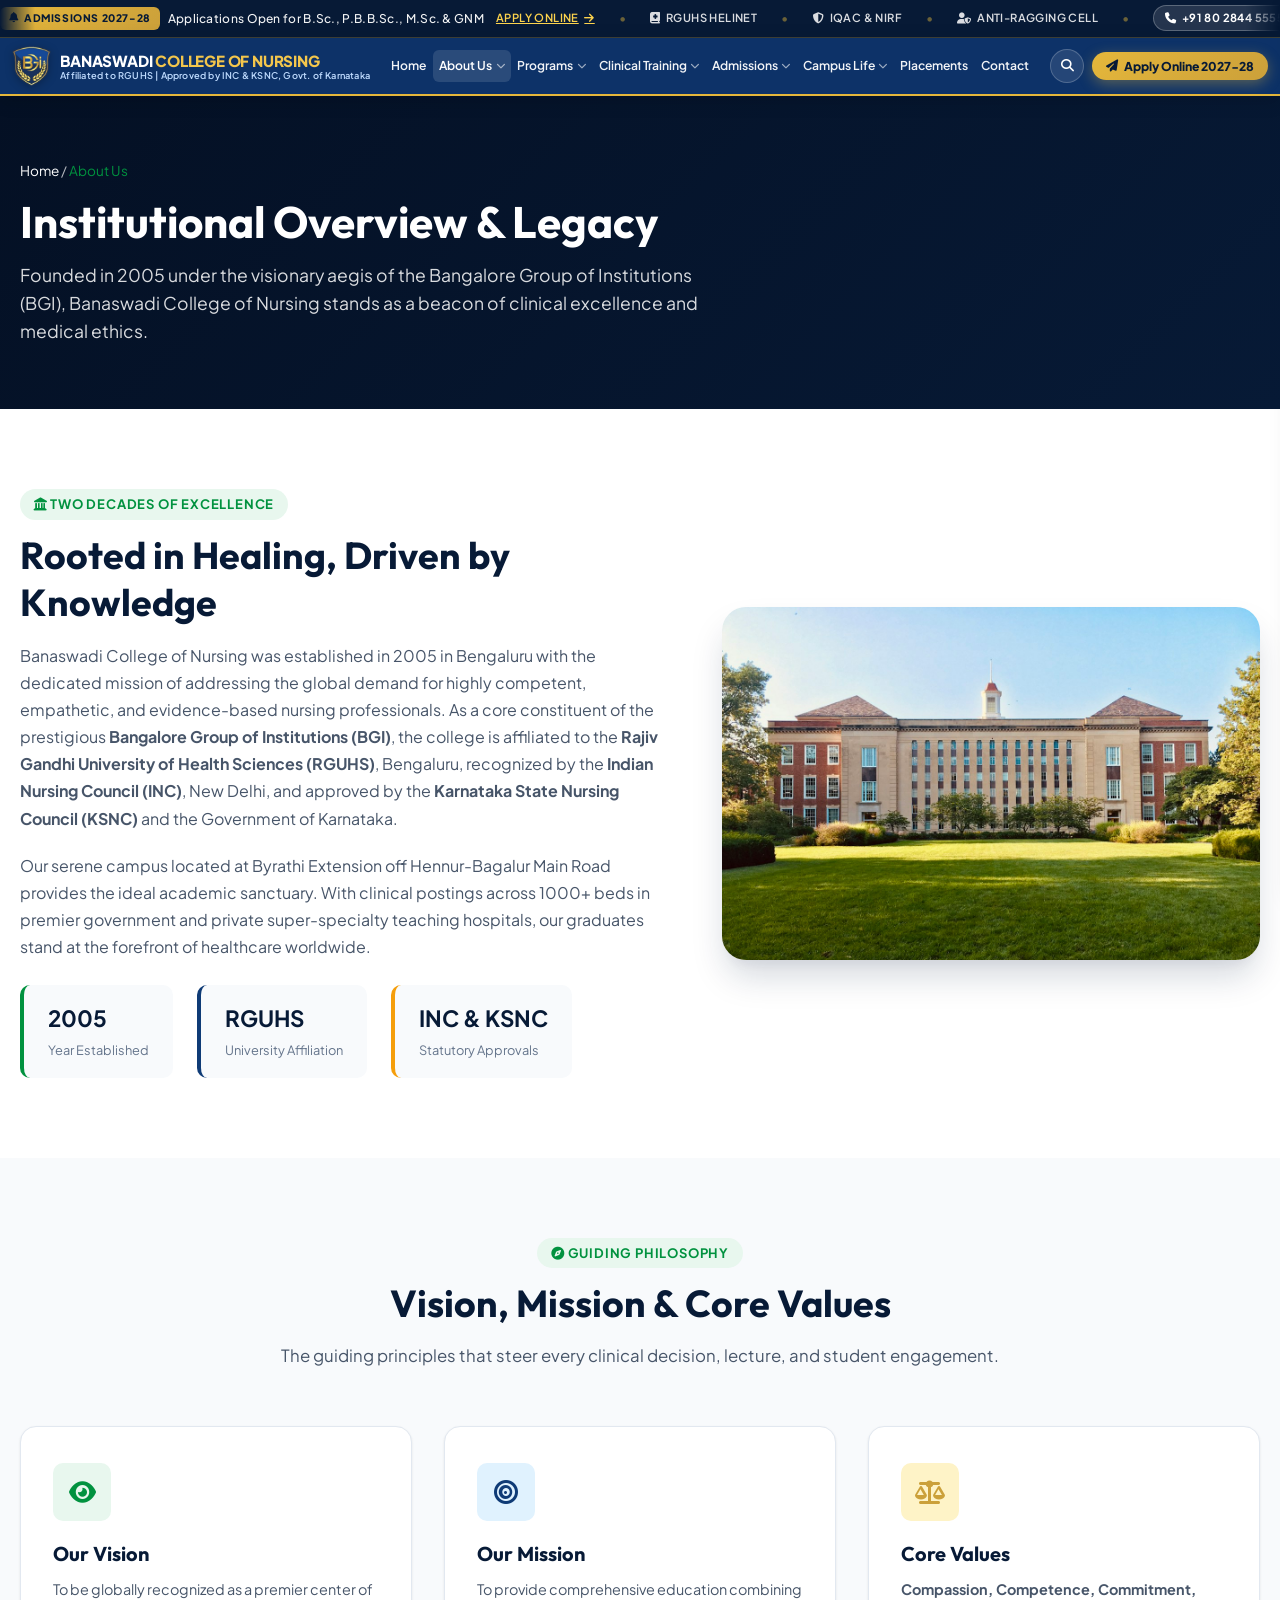
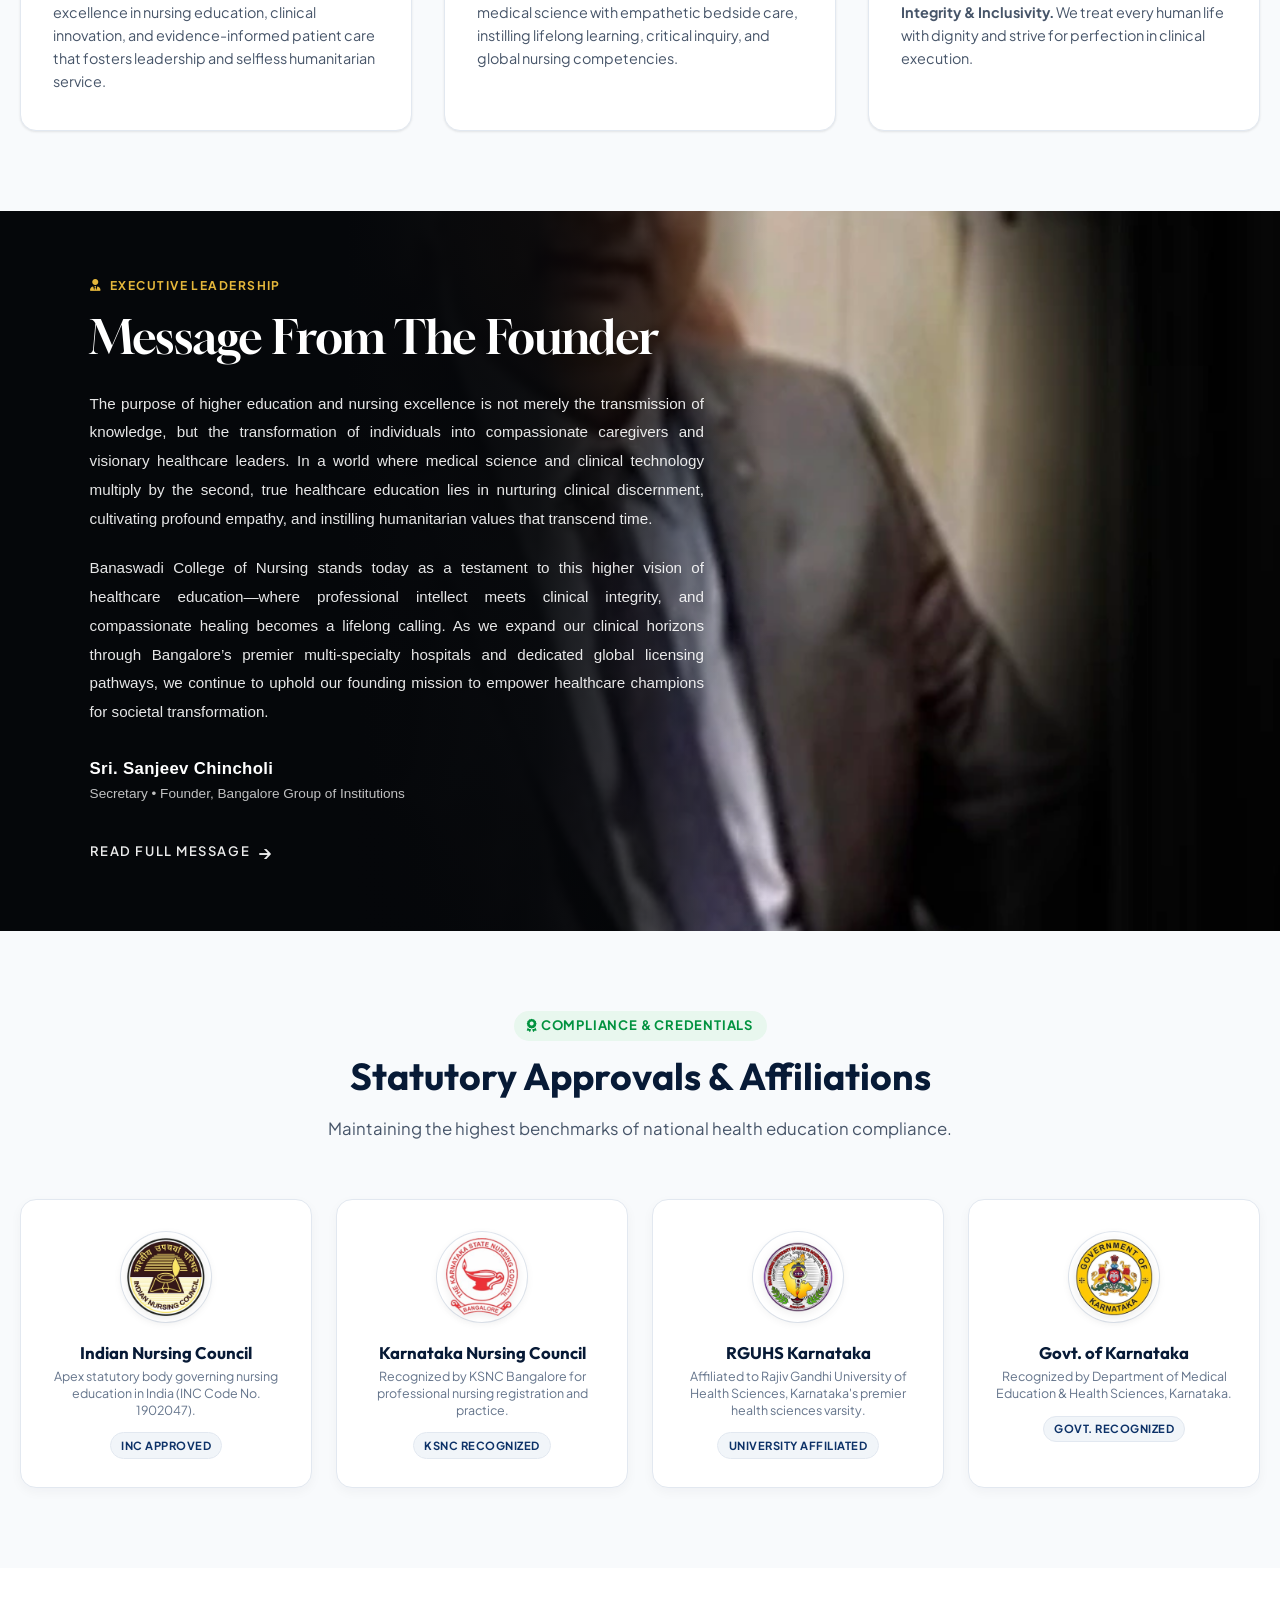
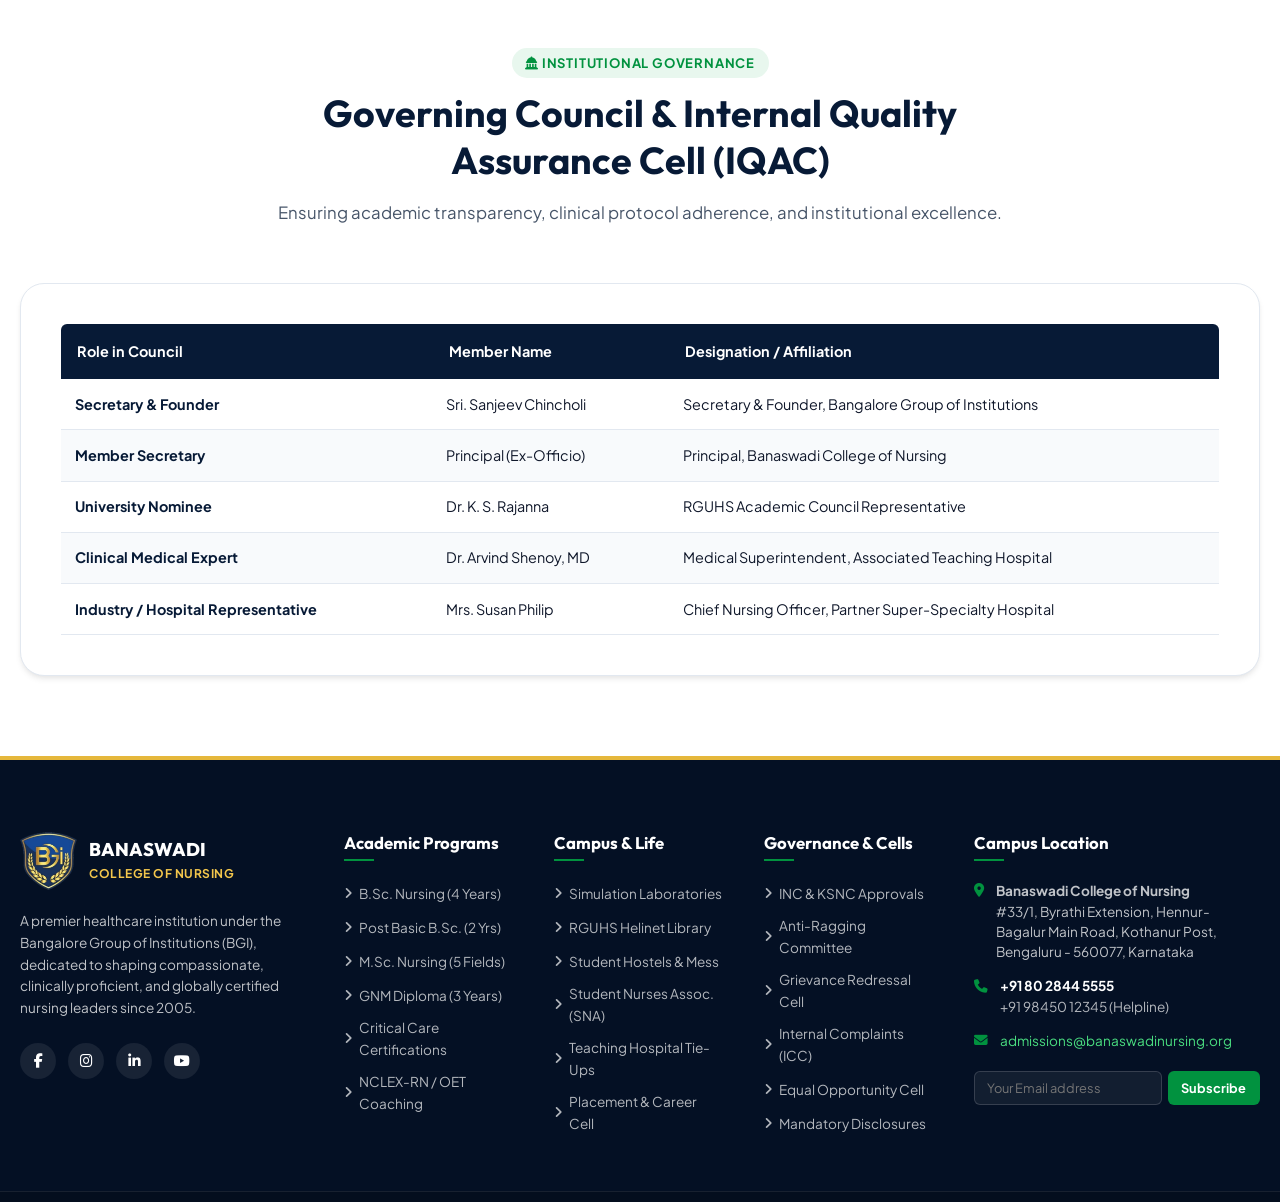
==== commit 36c93a64: "feat(leadership): match Kristu Jayanti dark studio showcase layout and remove old header subtitle" ====
--- a/about.html
+++ b/about.html
@@ -8,7 +8,7 @@
   
   <link rel="preconnect" href="https://fonts.googleapis.com">
   <link rel="preconnect" href="https://fonts.gstatic.com" crossorigin>
-  <link href="https://fonts.googleapis.com/css2?family=Outfit:wght@400;500;600;700;800&family=Plus+Jakarta+Sans:wght@400;500;600;700&display=swap" rel="stylesheet">
+  <link href="https://fonts.googleapis.com/css2?family=Gloock&family=Outfit:wght@400;500;600;700;800&family=Plus+Jakarta+Sans:wght@400;500;600;700&display=swap" rel="stylesheet">
   <link rel="stylesheet" href="https://cdnjs.cloudflare.com/ajax/libs/font-awesome/6.4.0/css/all.min.css">
   
   <link rel="stylesheet" href="assets/css/style.css">
@@ -253,68 +253,46 @@
     </div>
   </section>
 
-  <!-- Section 3: Leadership Desks (Founder Message - Full Screen Showcase) -->
-  <section class="leadership-section" id="leadership">
-    <div class="container">
-      <div class="section-header">
-        <span class="section-tag"><i class="fa-solid fa-user-tie"></i> Executive Leadership</span>
-        <h2 class="section-title">Message from the Leadership</h2>
-        <p class="section-subtitle">
-          Inspiring an ethos where knowledge transforms into compassionate healing and selfless service to humanity.
-        </p>
-      </div>
-
-      <div class="leadership-grid">
-        <!-- Secretary & Founder Showcase -->
-        <div class="leader-card founder-card">
-          <div class="leader-content">
-            <div class="leader-badge-row">
-              <span class="leader-role-tag"><i class="fa-solid fa-award"></i> Secretary &bull; Founder</span>
-              <span class="leader-org-tag"><i class="fa-solid fa-building-columns"></i> BGI Bangalore</span>
-            </div>
-            <h3 class="leader-name">Sri. Sanjeev Chincholi</h3>
-            <div class="leader-sub">Secretary &bull; Founder, Bangalore Group of Institutions</div>
-            
-            <div class="quote-box">
-              <i class="fa-solid fa-quote-left quote-icon"></i>
-              <p class="leader-quote">
-                "A visionary leader who believes in transforming education through innovation and inclusivity &mdash; forging industrial collaborations and driving socio-economic upliftment through a future-ready education system."
-              </p>
-            </div>
-
-            <div class="leader-pillars">
-              <div class="pillar-item">
-                <i class="fa-solid fa-microscope"></i>
-                <div>
-                  <strong>Future-Ready Education</strong>
-                  <span>Simulation labs &amp; RGUHS curriculum</span>
-                </div>
-              </div>
-              <div class="pillar-item">
-                <i class="fa-solid fa-hospital-user"></i>
-                <div>
-                  <strong>1000+ Bed Hospital Network</strong>
-                  <span>Direct clinical bedside immersion</span>
-                </div>
-              </div>
-              <div class="pillar-item">
-                <i class="fa-solid fa-globe"></i>
-                <div>
-                  <strong>Global Career Pathways</strong>
-                  <span>NCLEX, OET &amp; UK NHS placement cell</span>
-                </div>
-              </div>
-            </div>
-          </div>
-
-          <div class="leader-photo-wrap">
-            <img src="assets/images/sanjeev-chincholi.webp" alt="Sri. Sanjeev Chincholi - Secretary &bull; Founder, Bangalore Group of Institutions">
-            <div class="photo-caption-badge">
-              <span class="caption-name">Sri. Sanjeev Chincholi</span>
-              <span class="caption-title">Secretary &bull; Founder, BGI</span>
-            </div>
-          </div>
-        </div>
+  <!-- Section 3: Leadership Desks (Kristu Jayanti Style Dark Studio Showcase) -->
+  <section class="leadership-section vc-showcase-section" id="leadership">
+    <div class="vc-showcase-wrapper">
+      <!-- Left: Leadership Message Content -->
+      <div class="vc-showcase-content">
+        <div class="vc-showcase-inner">
+          <span class="vc-showcase-tag"><i class="fa-solid fa-user-tie"></i> Executive Leadership</span>
+          <h2 class="vc-showcase-heading">Message From The Founder</h2>
+          
+          <p class="vc-showcase-para">
+            The purpose of higher education and nursing excellence is not merely the transmission of knowledge, but the transformation of individuals into compassionate caregivers and visionary healthcare leaders. In a world where medical science and clinical technology multiply by the second, true healthcare education lies in nurturing clinical discernment, cultivating profound empathy, and instilling humanitarian values that transcend time.
+          </p>
+          
+          <p class="vc-showcase-para">
+            Banaswadi College of Nursing stands today as a testament to this higher vision of healthcare education&mdash;where professional intellect meets clinical integrity, and compassionate healing becomes a lifelong calling. As we expand our clinical horizons through Bangalore&rsquo;s premier multi-specialty hospitals and dedicated global licensing pathways, we continue to uphold our founding mission to empower healthcare champions for societal transformation.
+          </p>
+          
+          <div class="vc-showcase-author">
+            <h3 class="vc-author-name">Sri. Sanjeev Chincholi</h3>
+            <p class="vc-author-title">Secretary &bull; Founder, Bangalore Group of Institutions</p>
+          </div>
+          
+          <div class="vc-showcase-action">
+            <a href="about.html#governance" class="vc-read-more-btn">
+              <span>Read Full Message</span>
+              <span class="vc-arrow">&rarr;</span>
+            </a>
+          </div>
+        </div>
+      </div>
+
+      <!-- Gradient blend overlay for seamless dark transition -->
+      <div class="vc-gradient-overlay"></div>
+
+      <!-- Right: Leader Portrait on Dark Backdrop -->
+      <div class="vc-image-wrapper">
+        <picture>
+          <source media="(max-width: 1023px)" srcset="assets/images/leadership/founder-mobile.webp">
+          <img src="assets/images/leadership/founder-showcase.webp" alt="Sri. Sanjeev Chincholi - Secretary &bull; Founder, Bangalore Group of Institutions" class="vc-showcase-img" loading="eager">
+        </picture>
       </div>
     </div>
   </section>
--- a/assets/css/style.css
+++ b/assets/css/style.css
@@ -1234,90 +1234,194 @@
   transition: all var(--transition-fast);
 }
 
-.filter-btn:hover, .filter-btn.active {
-  background: var(--primary-navy);
-  color: #ffffff;
+/* ==========================================================================
+   ACADEMIC OFFERINGS (3D Interactive Tilt & Specular Glare Motion)
+   ========================================================================== */
+
+.programs-filter-tabs {
+  display: flex;
+  align-items: center;
+  justify-content: center;
+  gap: 0.75rem;
+  flex-wrap: wrap;
+  margin-bottom: 2.75rem;
+  position: relative;
+  z-index: 2;
+}
+
+.filter-btn {
+  background: #ffffff;
+  border: 1px solid var(--border-light);
+  color: var(--text-dark);
+  font-size: 0.875rem;
+  font-weight: 600;
+  padding: 0.6rem 1.35rem;
+  border-radius: var(--radius-full);
+  cursor: pointer;
+  transition: all 0.3s cubic-bezier(0.16, 1, 0.3, 1);
+  position: relative;
+  overflow: hidden;
+  box-shadow: 0 2px 6px rgba(10, 34, 64, 0.04);
+}
+
+.filter-btn:hover {
   border-color: var(--primary-navy);
+  color: var(--primary-navy);
+  transform: translateY(-2px);
+  box-shadow: 0 6px 16px rgba(10, 34, 64, 0.08);
+}
+
+.filter-btn.active {
+  background: linear-gradient(135deg, var(--primary-navy) 0%, #153e7e 100%);
+  color: #ffffff;
+  border-color: var(--primary-navy);
+  box-shadow: 0 8px 20px -4px rgba(10, 34, 64, 0.35);
+  transform: translateY(-2px);
 }
 
 .programs-grid {
   display: grid;
   grid-template-columns: repeat(3, 1fr);
-  gap: 2rem;
+  gap: 2.25rem;
+  perspective: 1200px; /* 3D Perspective Canvas */
+  position: relative;
 }
 
 .program-card {
   background: #ffffff;
-  border-radius: var(--radius-lg);
-  border: 1px solid var(--border-light);
-  box-shadow: var(--shadow-md);
+  border-radius: 18px;
+  border: 1px solid rgba(13, 50, 104, 0.1);
+  box-shadow: 0 10px 30px -10px rgba(7, 26, 54, 0.08);
   overflow: hidden;
   display: flex;
   flex-direction: column;
-  transition: all var(--transition-normal);
   position: relative;
-}
-
+  transform-style: preserve-3d;
+  will-change: transform, box-shadow;
+  transition: transform 0.6s cubic-bezier(0.23, 1, 0.32, 1), box-shadow 0.6s cubic-bezier(0.23, 1, 0.32, 1), border-color 0.3s ease, opacity 0.4s ease;
+  cursor: pointer;
+}
+
+/* Fallback static hover when JS tilt isn't active */
 .program-card:hover {
-  transform: translateY(-8px);
-  box-shadow: var(--shadow-xl);
-  border-color: var(--med-green);
-}
-
+  box-shadow: 0 24px 50px -12px rgba(7, 26, 54, 0.18), 0 0 0 1px rgba(229, 183, 59, 0.3);
+  border-color: rgba(229, 183, 59, 0.4);
+}
+
+/* Dynamic 3D Tilting active state applied by JS */
+.program-card.is-tilting {
+  transition: none !important; /* Zero lag 60fps tracking during mouse movement */
+  box-shadow: 0 35px 70px -15px rgba(7, 26, 54, 0.22), 0 16px 36px -10px rgba(13, 50, 104, 0.16), 0 0 0 1px rgba(229, 183, 59, 0.45);
+  border-color: rgba(229, 183, 59, 0.55);
+}
+
+/* Smooth release state */
+.program-card.is-releasing {
+  transition: transform 0.75s cubic-bezier(0.23, 1, 0.32, 1), box-shadow 0.75s cubic-bezier(0.23, 1, 0.32, 1), border-color 0.4s ease !important;
+}
+
+/* Dynamic Specular Glare Overlay */
+.program-card-glare {
+  position: absolute;
+  inset: 0;
+  border-radius: inherit;
+  pointer-events: none;
+  z-index: 15;
+  opacity: 0;
+  background: radial-gradient(circle 380px at 50% 50%, rgba(255, 255, 255, 0.48) 0%, rgba(229, 183, 59, 0.22) 28%, transparent 68%);
+  mix-blend-mode: overlay;
+  transition: opacity 0.35s ease;
+}
+
+.program-card.is-tilting .program-card-glare {
+  opacity: 1;
+}
+
+/* 3D Depth Layering (Floating layers in 3D perspective) */
 .program-card-badge {
   position: absolute;
   top: 1rem;
   left: 1rem;
-  background: rgba(10, 34, 64, 0.85);
-  backdrop-filter: blur(6px);
+  background: rgba(7, 26, 54, 0.9);
+  backdrop-filter: blur(8px);
+  -webkit-backdrop-filter: blur(8px);
   color: #fff;
   font-size: 0.75rem;
   font-weight: 700;
-  padding: 0.25rem 0.75rem;
+  padding: 0.3rem 0.85rem;
   border-radius: var(--radius-full);
-  z-index: 5;
+  z-index: 10;
+  border: 1px solid rgba(229, 183, 59, 0.4);
+  box-shadow: 0 4px 12px rgba(0, 0, 0, 0.2);
+  transform: translateZ(40px);
+  transition: transform 0.35s cubic-bezier(0.23, 1, 0.32, 1);
+}
+
+.program-card.is-tilting .program-card-badge {
+  transform: translateZ(52px);
 }
 
 .program-img-wrap {
   position: relative;
-  height: 210px;
+  height: 220px;
   overflow: hidden;
+  transform: translateZ(16px);
+  transform-style: preserve-3d;
 }
 
 .program-img-wrap img {
   width: 100%;
   height: 100%;
   object-fit: cover;
-  transition: transform 0.6s ease;
-}
-
-.program-card:hover .program-img-wrap img {
-  transform: scale(1.08);
+  transition: transform 0.7s cubic-bezier(0.23, 1, 0.32, 1);
+}
+
+.program-card:hover .program-img-wrap img,
+.program-card.is-tilting .program-img-wrap img {
+  transform: scale(1.08) translateZ(10px);
 }
 
 .program-body {
-  padding: 1.75rem;
+  padding: 1.85rem;
   display: flex;
   flex-direction: column;
   flex: 1;
+  transform: translateZ(24px);
+  transform-style: preserve-3d;
+  background: #ffffff;
 }
 
 .program-title {
   font-size: 1.35rem;
   color: var(--primary-navy);
-  margin-bottom: 0.75rem;
+  margin-bottom: 0.85rem;
   font-weight: 700;
+  transform: translateZ(22px);
+  transition: transform 0.3s ease, color 0.3s ease;
+}
+
+.program-card.is-tilting .program-title {
+  color: #0b3d88;
 }
 
 .program-meta-list {
   display: flex;
   flex-direction: column;
-  gap: 0.5rem;
+  gap: 0.55rem;
   margin-bottom: 1.25rem;
   background: var(--bg-slate);
-  padding: 0.85rem;
+  padding: 0.95rem;
   border-radius: var(--radius-sm);
   font-size: 0.8125rem;
+  transform: translateZ(14px);
+  border: 1px solid rgba(13, 50, 104, 0.06);
+  transition: transform 0.3s ease, background-color 0.3s ease, border-color 0.3s ease;
+}
+
+.program-card.is-tilting .program-meta-list {
+  background: #f0f4f9;
+  border-color: rgba(229, 183, 59, 0.25);
+  transform: translateZ(20px);
 }
 
 .meta-row {
@@ -1339,32 +1443,39 @@
 .program-desc {
   font-size: 0.875rem;
   color: var(--text-muted);
-  line-height: 1.5;
+  line-height: 1.55;
   margin-bottom: 1.5rem;
   flex: 1;
+  transform: translateZ(12px);
 }
 
 .program-card-actions {
   display: flex;
   align-items: center;
   gap: 0.75rem;
+  transform: translateZ(32px);
+  transform-style: preserve-3d;
 }
 
 .btn-card-apply {
-  background: var(--med-green);
+  background: linear-gradient(135deg, var(--med-green) 0%, var(--med-green-dark) 100%);
   color: #ffffff;
   font-size: 0.8125rem;
   font-weight: 700;
-  padding: 0.6rem 1.15rem;
+  padding: 0.65rem 1.25rem;
   border-radius: var(--radius-md);
   flex: 1;
   text-align: center;
-  transition: background var(--transition-fast);
+  transition: all 0.3s ease;
+  box-shadow: 0 4px 14px rgba(16, 185, 129, 0.25);
+  transform: translateZ(8px);
 }
 
 .btn-card-apply:hover {
-  background: var(--med-green-dark);
-  color: #ffffff;
+  background: linear-gradient(135deg, var(--med-green-dark) 0%, #046342 100%);
+  color: #ffffff;
+  transform: translateZ(16px) scale(1.02);
+  box-shadow: 0 8px 22px rgba(16, 185, 129, 0.4);
 }
 
 .btn-card-details {
@@ -1373,15 +1484,31 @@
   color: var(--primary-navy);
   font-size: 0.8125rem;
   font-weight: 600;
-  padding: 0.6rem 1rem;
+  padding: 0.65rem 1.15rem;
   border-radius: var(--radius-md);
-  cursor: pointer;
-  transition: all var(--transition-fast);
+  text-align: center;
+  transition: all 0.3s ease;
+  transform: translateZ(6px);
 }
 
 .btn-card-details:hover {
-  background: var(--bg-slate-soft);
-  color: var(--med-green);
+  border-color: var(--accent-gold);
+  color: var(--primary-navy);
+  background: rgba(229, 183, 59, 0.08);
+  transform: translateZ(12px);
+}
+
+@media (prefers-reduced-motion: reduce) {
+  .program-card {
+    transition: none !important;
+    transform: none !important;
+  }
+  .program-card-glare {
+    display: none !important;
+  }
+  .program-card-badge, .program-img-wrap, .program-body, .program-title, .program-meta-list, .program-desc, .program-card-actions, .btn-card-apply, .btn-card-details {
+    transform: none !important;
+  }
 }
 
 /* ==========================================================================
@@ -1727,8 +1854,290 @@
    ========================================================================== */
 
 /* ==========================================================================
-   LEADERSHIP DESK (Chairman & Founder's Message - Full Viewport Responsive)
+   LEADERSHIP DESK (Kristu Jayanti Style Dark Studio Showcase)
    ========================================================================== */
+
+.leadership-section.vc-showcase-section {
+  position: relative;
+  width: 100%;
+  background: #05070a !important;
+  color: #ffffff;
+  overflow: hidden;
+  padding: 0 !important;
+  min-height: auto !important;
+  box-sizing: border-box;
+}
+
+.leadership-section.vc-showcase-section::before,
+.leadership-section.vc-showcase-section::after {
+  display: none !important;
+}
+
+.vc-showcase-wrapper {
+  position: relative;
+  width: 100%;
+  background: #05070a;
+  display: flex;
+  flex-direction: column;
+}
+
+@media (min-width: 1024px) {
+  .vc-showcase-wrapper {
+    display: block;
+    position: relative;
+    width: 100%;
+    min-height: 560px;
+    max-height: 720px;
+  }
+}
+
+/* Left: Content Block */
+.vc-showcase-content {
+  position: relative;
+  z-index: 20;
+  display: flex;
+  align-items: center;
+  padding: 3.5rem 1.5rem 2.5rem;
+  box-sizing: border-box;
+}
+
+@media (min-width: 768px) {
+  .vc-showcase-content {
+    padding: 4rem 2.5rem 3rem;
+  }
+}
+
+@media (min-width: 1024px) {
+  .vc-showcase-content {
+    position: absolute;
+    inset: 0;
+    align-items: center;
+    padding: 0 0 0 5%;
+    max-width: 58%;
+  }
+}
+
+@media (min-width: 1280px) {
+  .vc-showcase-content {
+    padding-left: 7%;
+    max-width: 55%;
+  }
+}
+
+@media (min-width: 1536px) {
+  .vc-showcase-content {
+    padding-left: 9%;
+    max-width: 52%;
+  }
+}
+
+.vc-showcase-inner {
+  width: 100%;
+  max-width: 680px;
+  text-align: left;
+}
+
+.vc-showcase-tag {
+  display: inline-flex;
+  align-items: center;
+  gap: 0.5rem;
+  font-size: 0.75rem;
+  font-weight: 700;
+  text-transform: uppercase;
+  letter-spacing: 0.12em;
+  color: #e5b73b; /* Institutional metallic gold */
+  margin-bottom: 0.85rem;
+}
+
+.vc-showcase-heading {
+  font-family: 'Gloock', 'Playfair Display', 'Cinzel', Georgia, serif;
+  font-size: 1.75rem;
+  font-weight: 400;
+  color: #ffffff;
+  line-height: 1.25;
+  letter-spacing: -0.015em;
+  margin-bottom: 1.35rem;
+}
+
+@media (min-width: 480px) {
+  .vc-showcase-heading {
+    font-size: 2rem;
+  }
+}
+
+@media (min-width: 768px) {
+  .vc-showcase-heading {
+    font-size: 2.5rem;
+  }
+}
+
+@media (min-width: 1280px) {
+  .vc-showcase-heading {
+    font-size: 2.85rem;
+    margin-bottom: 1.5rem;
+  }
+}
+
+.vc-showcase-para {
+  font-family: 'Inter', -apple-system, BlinkMacSystemFont, 'Segoe UI', Roboto, sans-serif;
+  font-size: 0.875rem;
+  font-weight: 300;
+  color: rgba(255, 255, 255, 0.9);
+  line-height: 1.8;
+  margin-bottom: 1.15rem;
+  text-align: justify;
+}
+
+@media (min-width: 768px) {
+  .vc-showcase-para {
+    font-size: 0.9375rem;
+    line-height: 1.85;
+  }
+}
+
+@media (min-width: 1280px) {
+  .vc-showcase-para {
+    font-size: 0.95rem;
+    line-height: 1.9;
+    margin-bottom: 1.25rem;
+  }
+}
+
+.vc-showcase-author {
+  padding-top: 0.75rem;
+  margin-bottom: 1.25rem;
+}
+
+.vc-author-name {
+  font-family: -apple-system, BlinkMacSystemFont, 'Segoe UI', Roboto, sans-serif;
+  font-size: 1.05rem;
+  font-weight: 600;
+  color: #ffffff;
+  letter-spacing: 0.02em;
+  margin-bottom: 0.2rem;
+}
+
+.vc-author-title {
+  font-family: -apple-system, BlinkMacSystemFont, 'Segoe UI', Roboto, sans-serif;
+  font-size: 0.85rem;
+  font-weight: 400;
+  color: rgba(255, 255, 255, 0.75);
+}
+
+.vc-showcase-action {
+  padding-top: 0.5rem;
+}
+
+.vc-read-more-btn {
+  display: inline-flex;
+  align-items: center;
+  gap: 0.5rem;
+  font-size: 0.8125rem;
+  font-weight: 600;
+  text-transform: uppercase;
+  letter-spacing: 0.12em;
+  color: rgba(255, 255, 255, 0.92);
+  text-decoration: none;
+  transition: all 0.25s ease;
+  position: relative;
+  padding: 0.25rem 0;
+}
+
+.vc-read-more-btn span.vc-arrow {
+  display: inline-block;
+  transition: transform 0.25s ease;
+  font-size: 1.15rem;
+}
+
+.vc-read-more-btn:hover {
+  color: #ffffff;
+}
+
+.vc-read-more-btn:hover span.vc-arrow {
+  transform: translateX(6px);
+  color: #e5b73b;
+}
+
+/* Gradient overlay across image to blend smoothly into text */
+.vc-gradient-overlay {
+  display: none;
+}
+
+@media (min-width: 1024px) {
+  .vc-gradient-overlay {
+    display: block;
+    position: absolute;
+    inset: 0;
+    width: 64%;
+    background: linear-gradient(to right, #05070a 0%, #05070a 45%, rgba(5, 7, 10, 0.95) 70%, rgba(5, 7, 10, 0.7) 85%, transparent 100%);
+    z-index: 10;
+    pointer-events: none;
+  }
+}
+
+@media (min-width: 1280px) {
+  .vc-gradient-overlay {
+    width: 60%;
+  }
+}
+
+.vc-image-wrapper {
+  width: 100%;
+  background: #05070a;
+  overflow: hidden;
+}
+
+.vc-showcase-img {
+  width: 100%;
+  height: auto;
+  display: block;
+  user-select: none;
+  pointer-events: none;
+}
+
+@media (min-width: 1024px) {
+  .vc-image-wrapper {
+    height: 100%;
+    min-height: 560px;
+    max-height: 720px;
+  }
+  .vc-showcase-img {
+    height: 100%;
+    min-height: 560px;
+    max-height: 720px;
+    object-fit: cover;
+    object-position: right center;
+  }
+}
+
+@media (max-width: 1023px) {
+  .vc-image-wrapper {
+    position: relative;
+    width: 100%;
+    height: 420px;
+    background: #05070a;
+    display: flex;
+    justify-content: center;
+    align-items: center;
+  }
+  .vc-showcase-img {
+    width: 100%;
+    height: 100%;
+    object-fit: contain;
+    object-position: center bottom;
+  }
+  .vc-image-wrapper::before {
+    content: '';
+    position: absolute;
+    top: 0;
+    left: 0;
+    right: 0;
+    height: 60px;
+    background: linear-gradient(to bottom, #05070a 0%, transparent 100%);
+    z-index: 5;
+    pointer-events: none;
+  }
+}
 
 .leadership-section {
   position: relative;
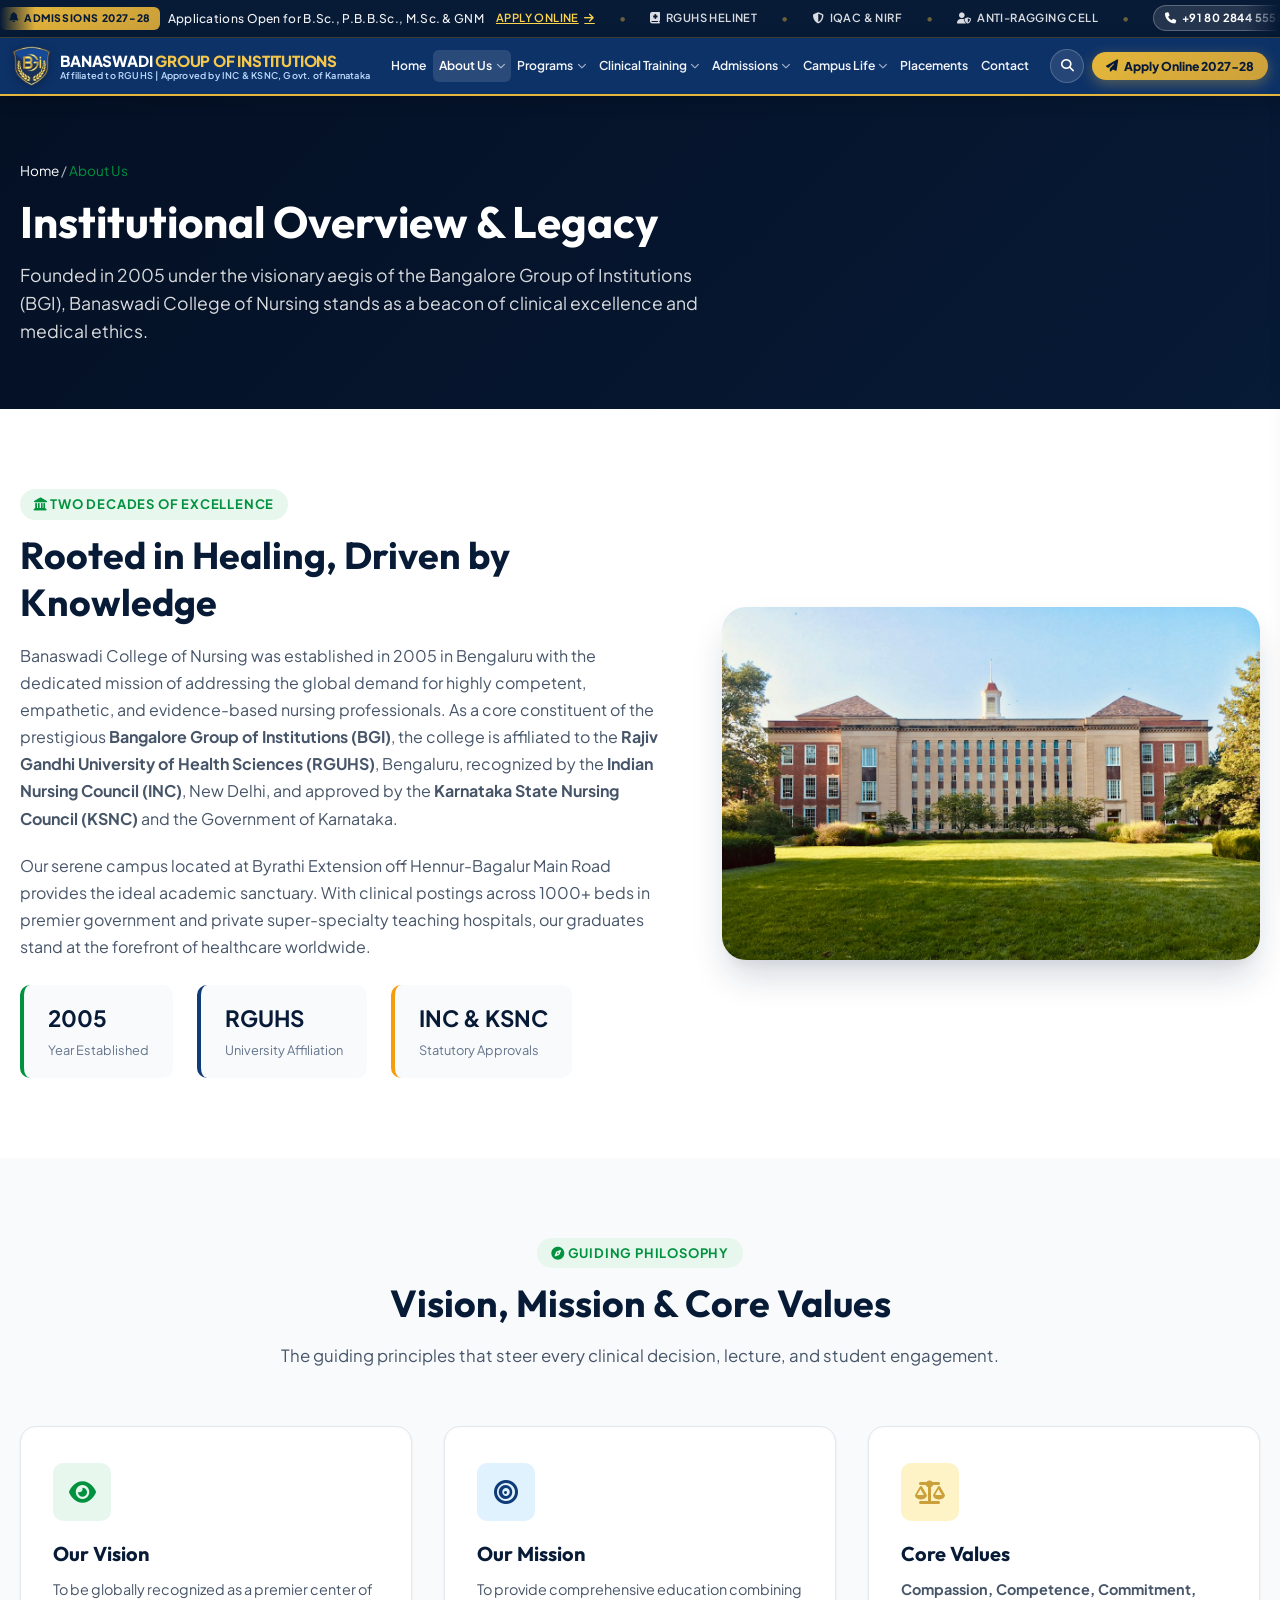
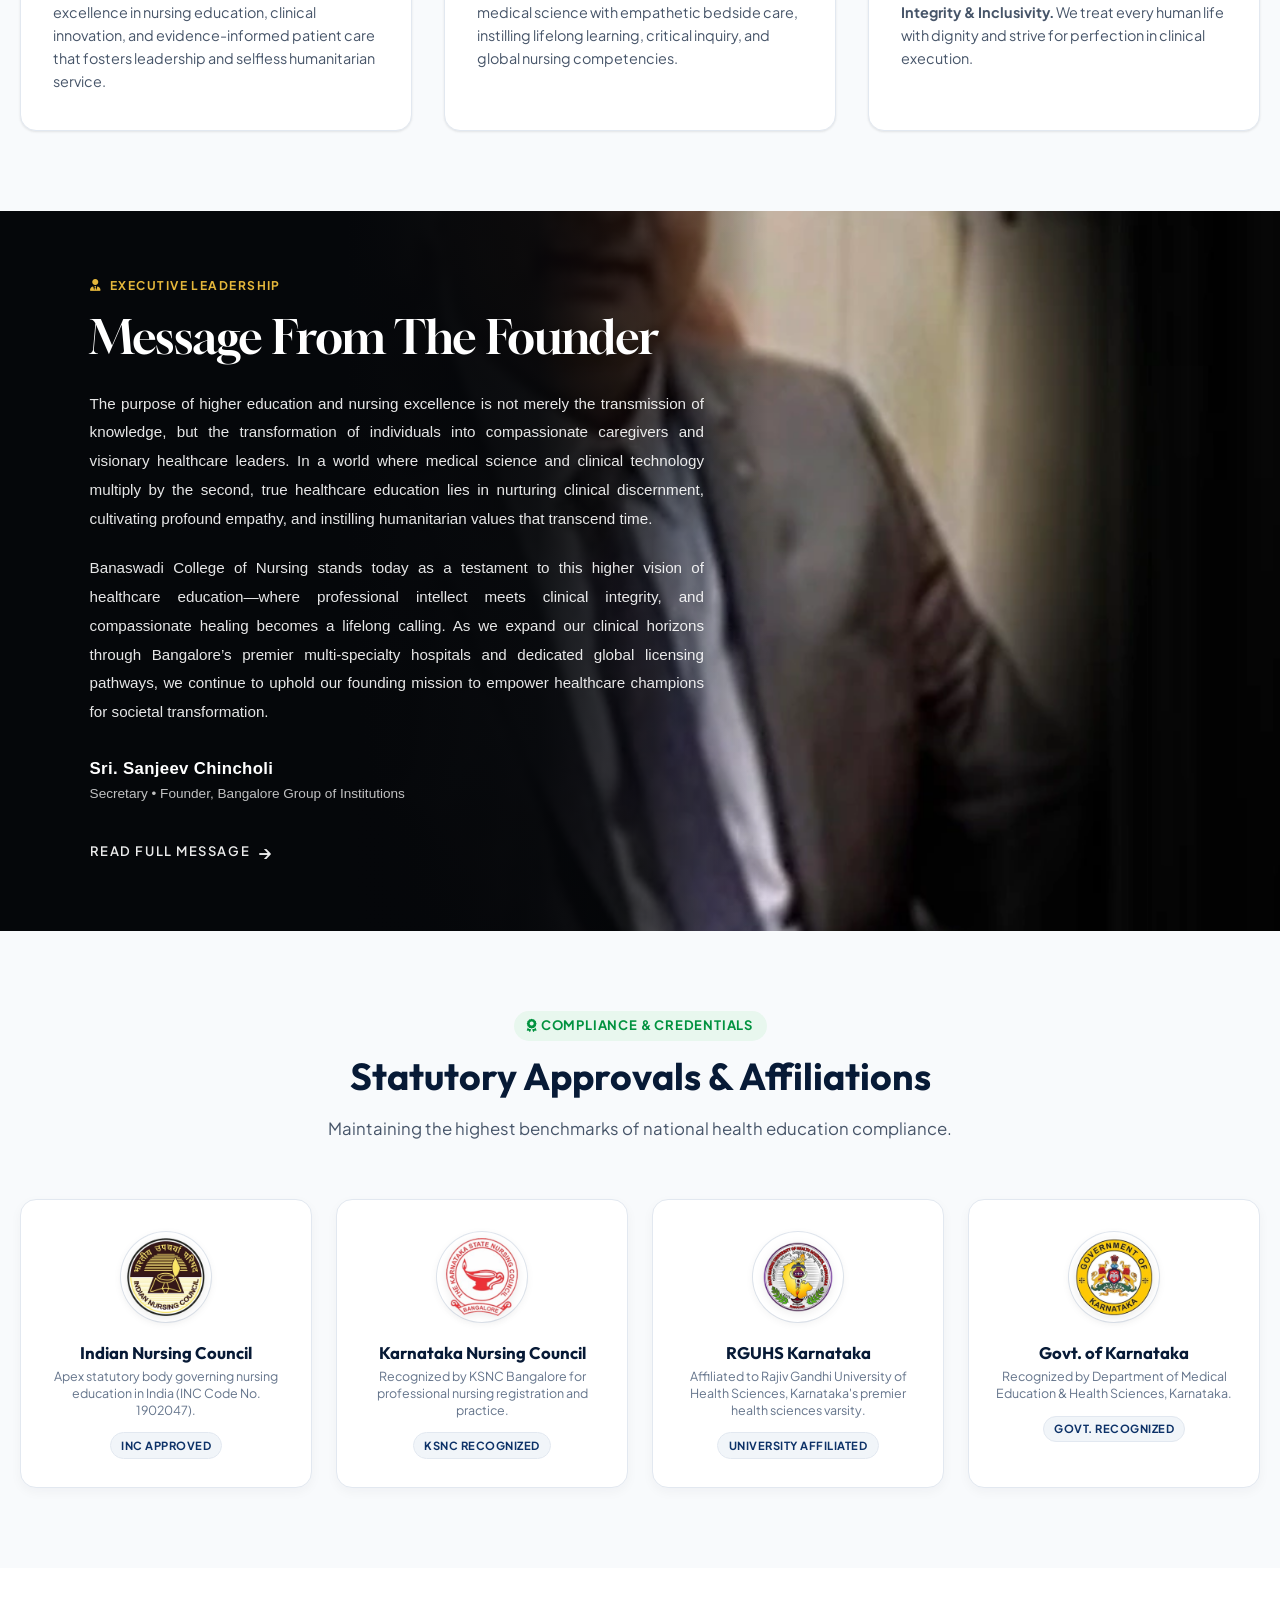
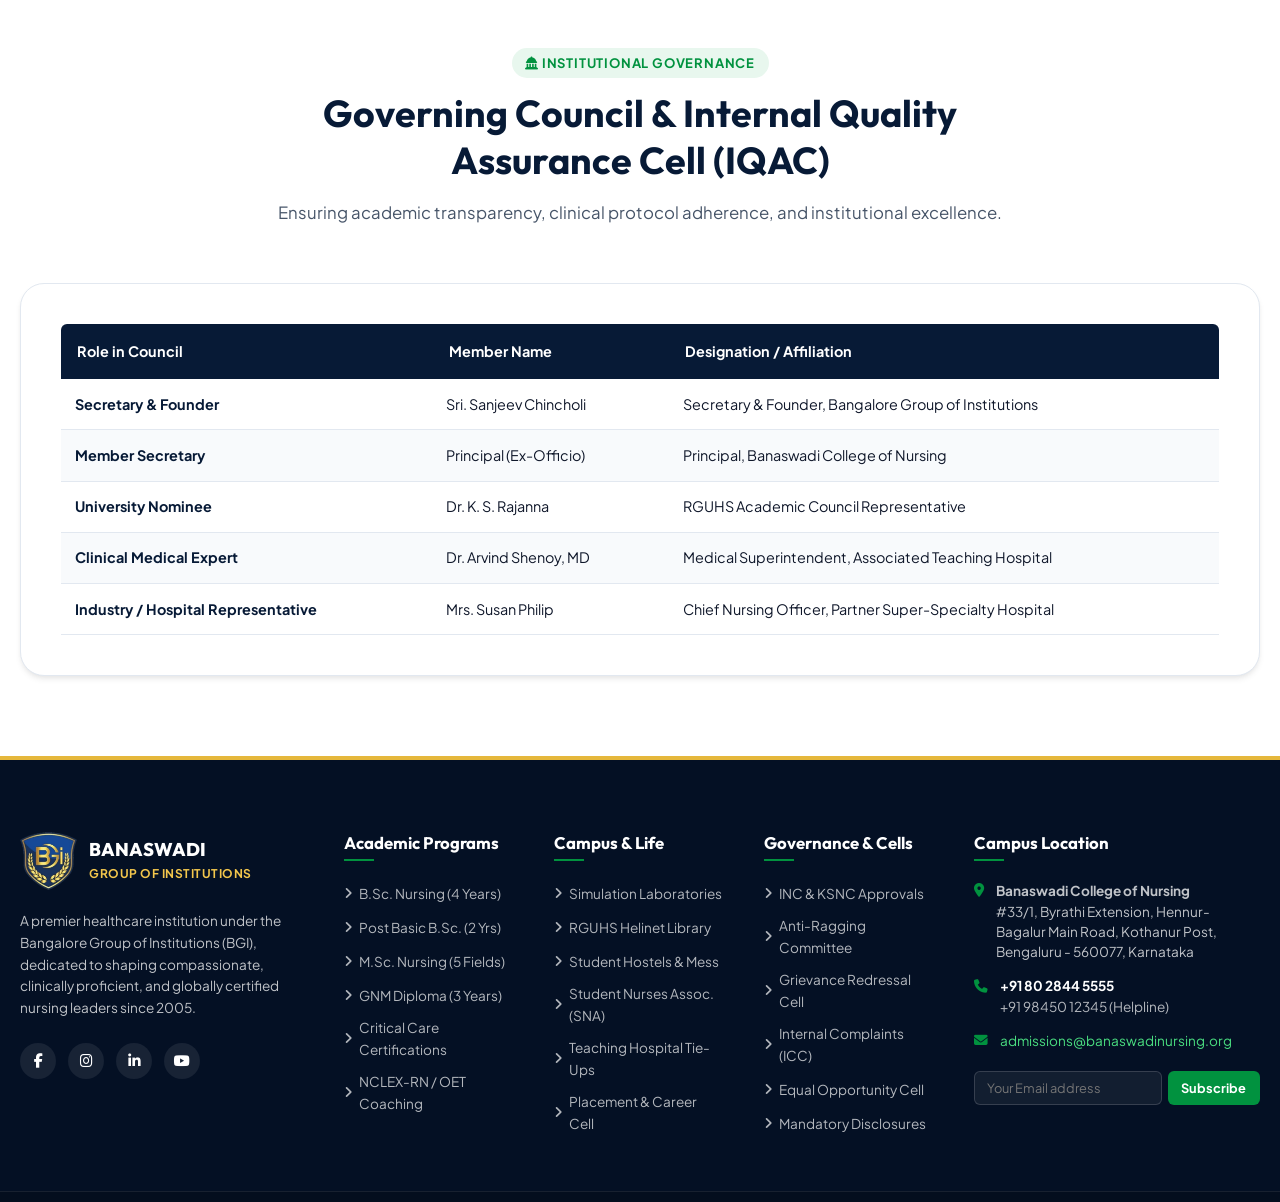
==== commit f0e7818a: "feat(branding): update brand title from COLLEGE OF NURSING to GROUP OF INSTITUTIONS across all pages" ====
--- a/about.html
+++ b/about.html
@@ -97,7 +97,7 @@
       <a href="index.html" class="brand-identity">
         <img src="assets/images/emblem.webp" alt="Banaswadi College of Nursing Emblem" class="brand-emblem-img">
         <div class="brand-text-wrap">
-          <span class="brand-title">BANASWADI <span>COLLEGE OF NURSING</span></span>
+          <span class="brand-title">BANASWADI <span>GROUP OF INSTITUTIONS</span></span>
           <span class="brand-accreditation">Affiliated to RGUHS | Approved by INC &amp; KSNC, Govt. of Karnataka</span>
         </div>
       </a>
@@ -414,7 +414,7 @@
             <img src="assets/images/emblem.webp" alt="Banaswadi College of Nursing BGI Emblem" style="height:58px; width:auto; object-fit:contain;">
             <div>
               <h3 style="color:#ffffff; font-size:1.15rem; font-weight:800; line-height:1.2; margin:0;">BANASWADI</h3>
-              <span style="color:#f3c64c; font-size:0.75rem; font-weight:700; letter-spacing:0.5px;">COLLEGE OF NURSING</span>
+              <span style="color:#f3c64c; font-size:0.75rem; font-weight:700; letter-spacing:0.5px;">GROUP OF INSTITUTIONS</span>
             </div>
           </div>
           <p>
--- a/assets/css/style.css
+++ b/assets/css/style.css
@@ -3025,9 +3025,9 @@
   }
 
   .brand-title {
-    font-size: 0.88rem !important;
+    font-size: 0.81rem !important;
     line-height: 1.15 !important;
-    letter-spacing: -0.2px !important;
+    letter-spacing: -0.25px !important;
     white-space: nowrap !important;
   }
 
@@ -3375,10 +3375,10 @@
 /* Ultra-Compact Phone Screens (< 380px: iPhone SE, Galaxy Fold) */
 @media (max-width: 380px) {
   .brand-title {
-    font-size: 0.8rem !important;
+    font-size: 0.72rem !important;
   }
   .brand-emblem-img {
-    height: 34px !important;
+    height: 32px !important;
   }
   .hero-title {
     font-size: 1.6rem !important;
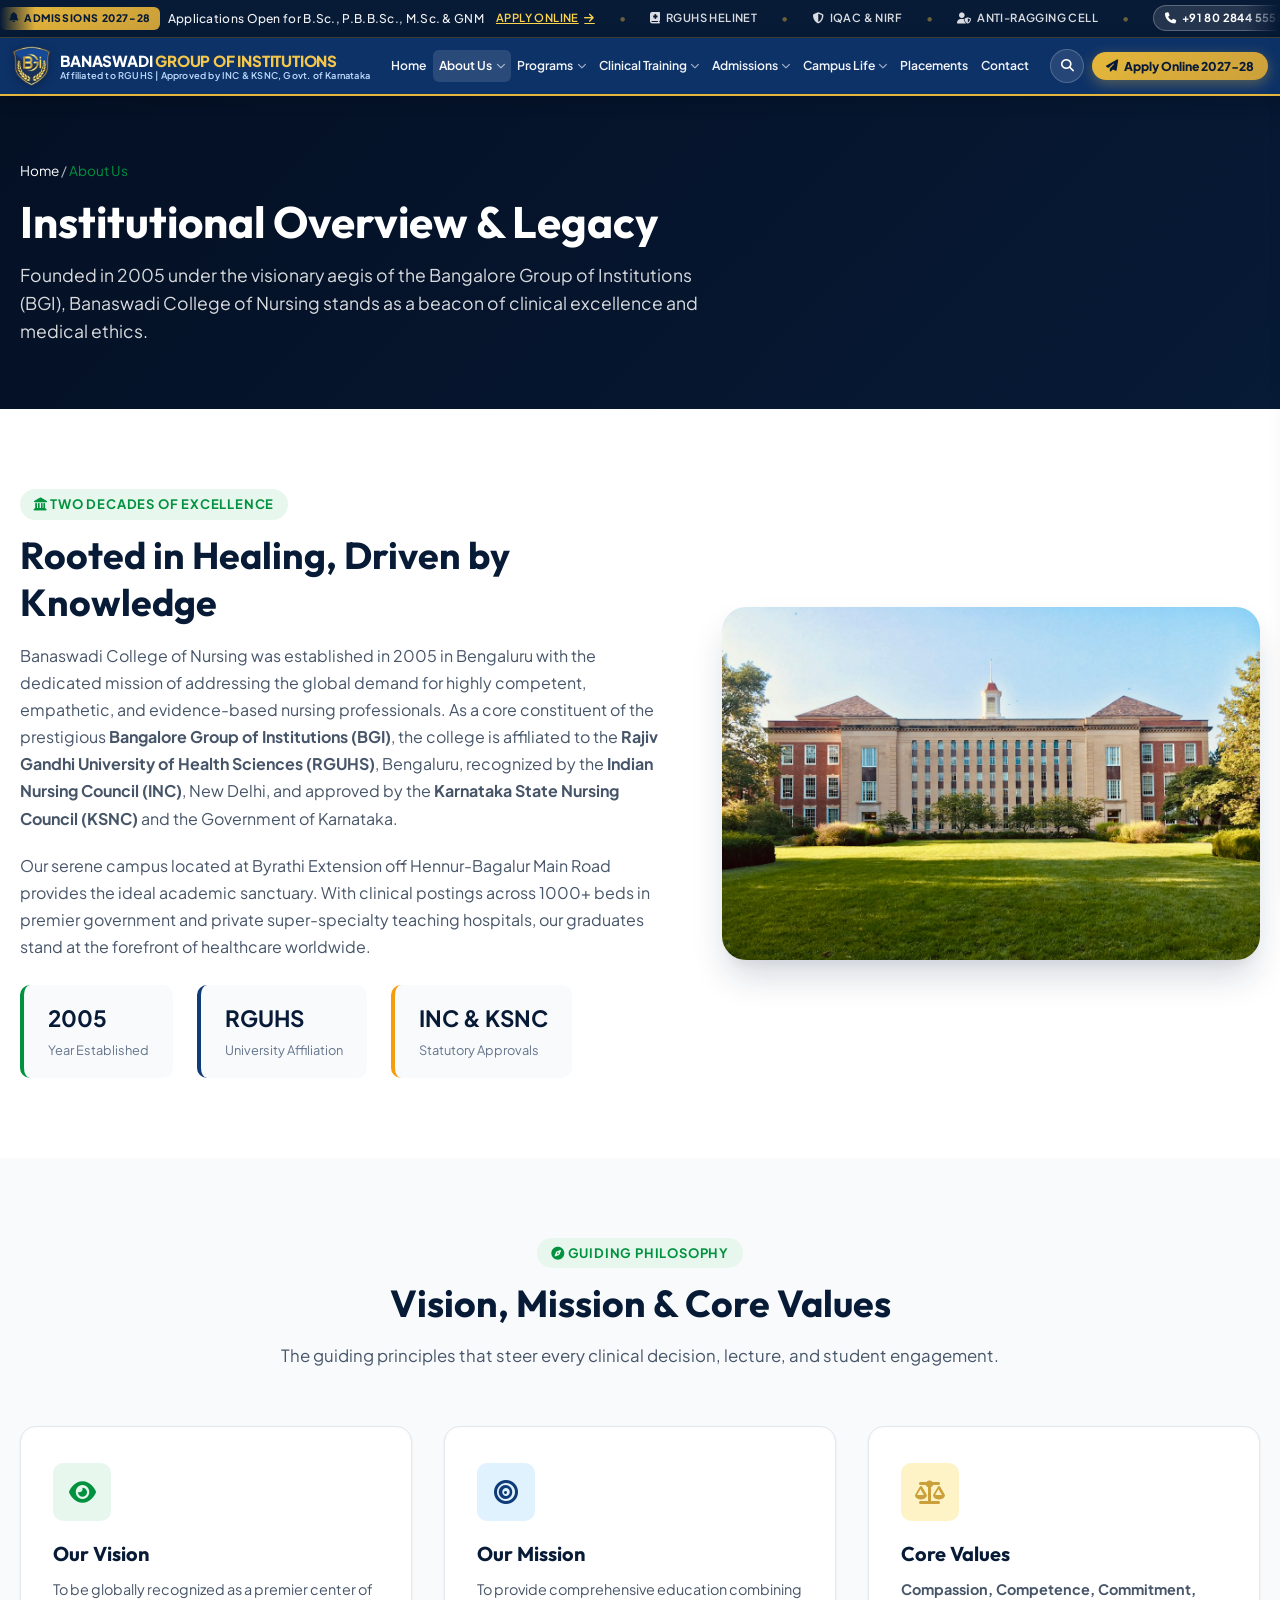
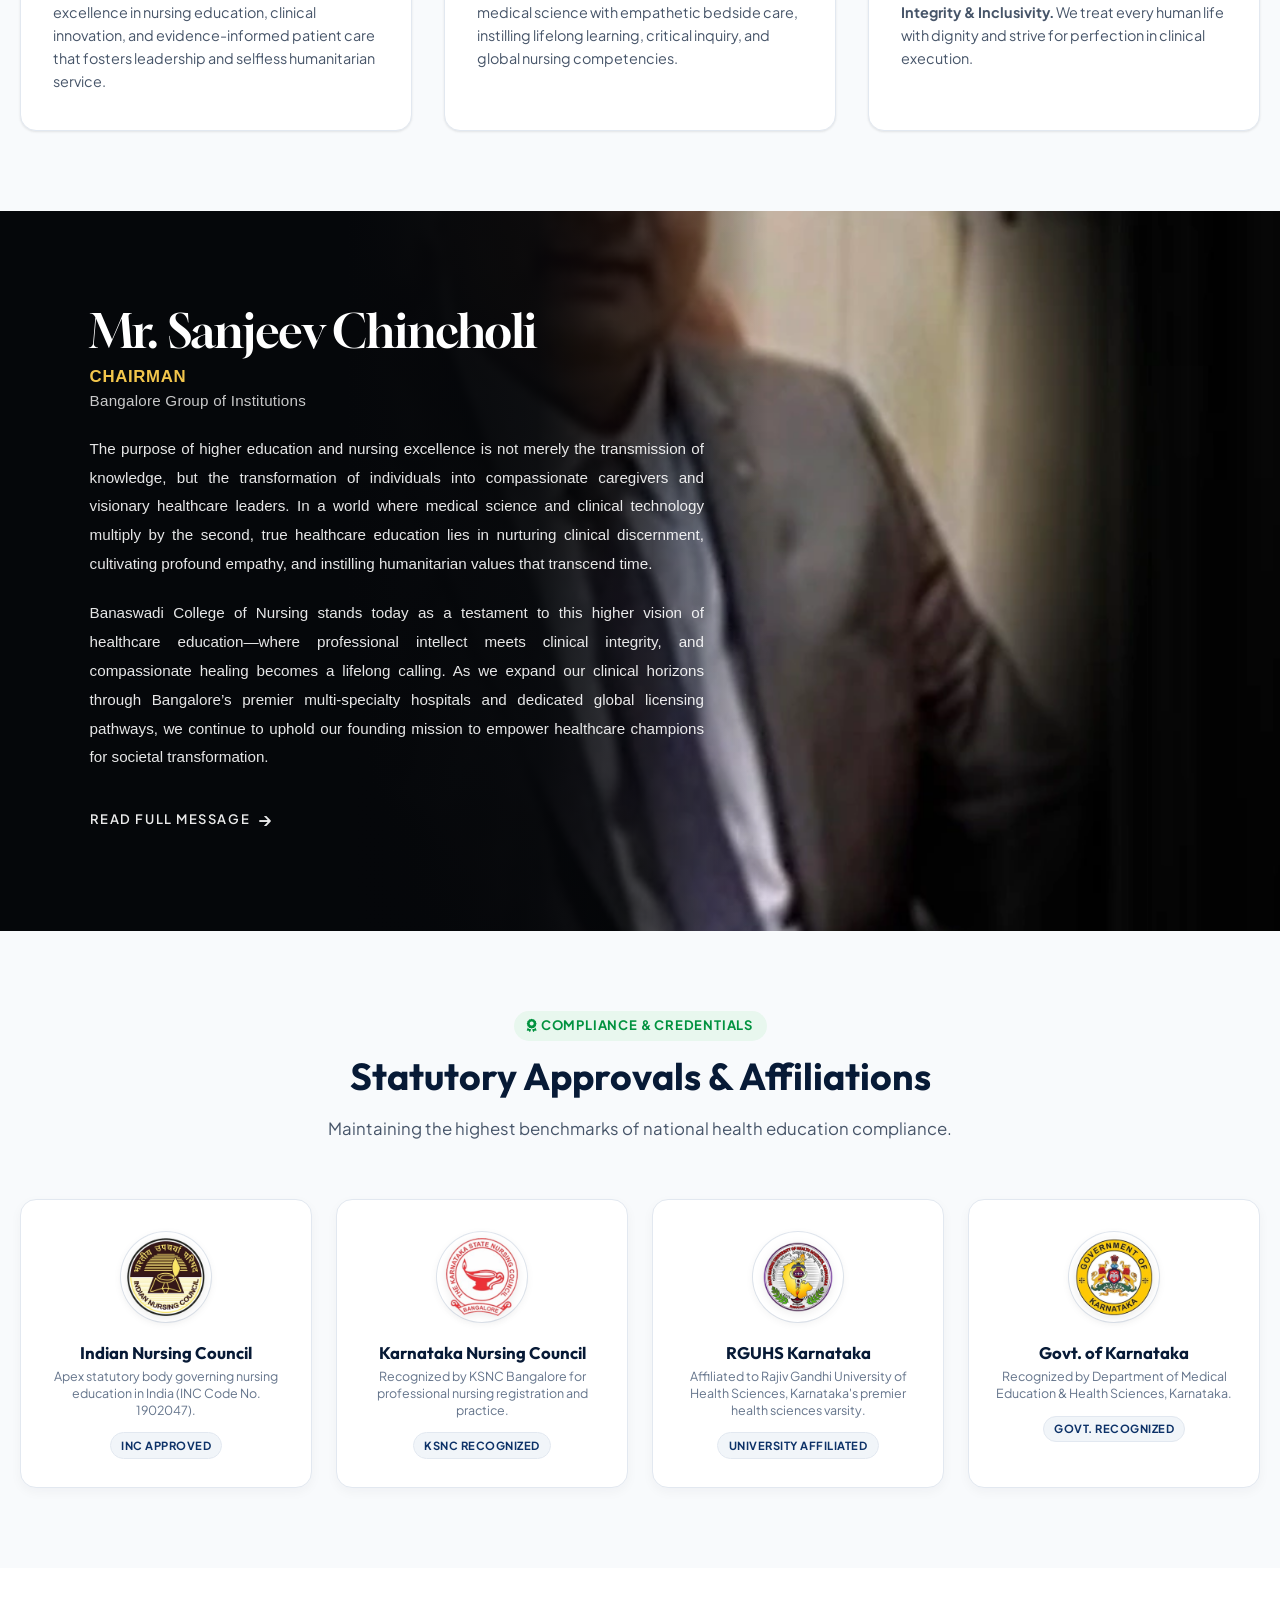
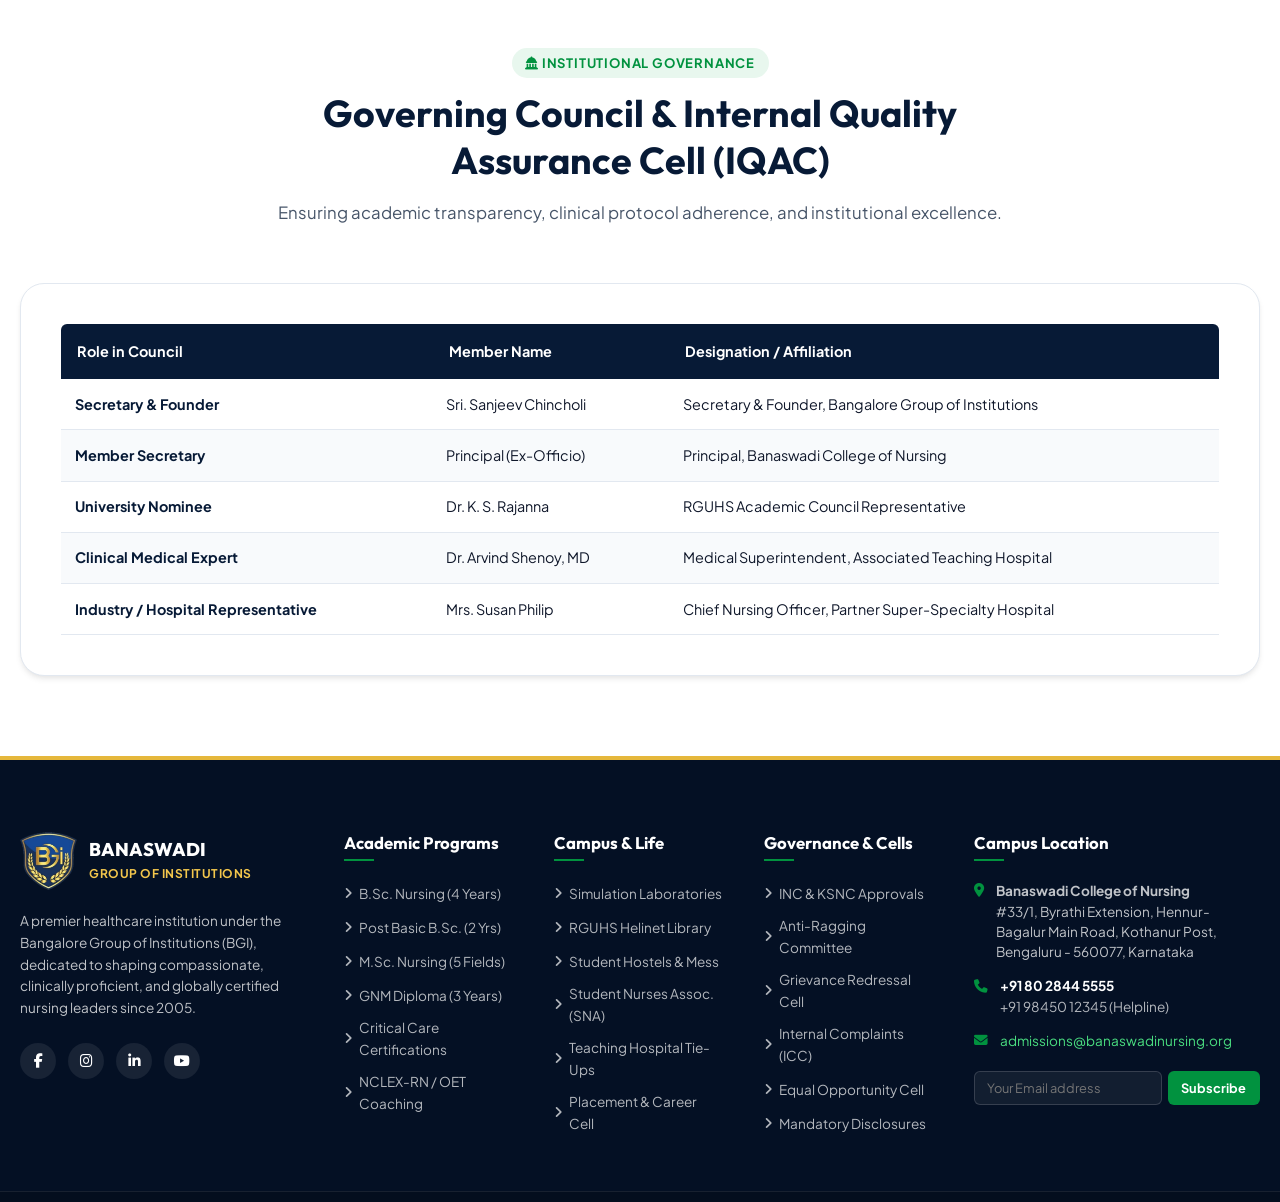
==== commit 20653fe3: "feat(leadership): update header to Mr. Sanjeev Chincholi with Chairman credentials and remove legacy" ====
--- a/about.html
+++ b/about.html
@@ -259,8 +259,11 @@
       <!-- Left: Leadership Message Content -->
       <div class="vc-showcase-content">
         <div class="vc-showcase-inner">
-          <span class="vc-showcase-tag"><i class="fa-solid fa-user-tie"></i> Executive Leadership</span>
-          <h2 class="vc-showcase-heading">Message From The Founder</h2>
+          <h2 class="vc-showcase-heading leader-title">Mr. Sanjeev Chincholi</h2>
+          <div class="vc-leader-credentials">
+            <span class="vc-leader-role">Chairman</span>
+            <span class="vc-leader-org">Bangalore Group of Institutions</span>
+          </div>
           
           <p class="vc-showcase-para">
             The purpose of higher education and nursing excellence is not merely the transmission of knowledge, but the transformation of individuals into compassionate caregivers and visionary healthcare leaders. In a world where medical science and clinical technology multiply by the second, true healthcare education lies in nurturing clinical discernment, cultivating profound empathy, and instilling humanitarian values that transcend time.
@@ -269,11 +272,6 @@
           <p class="vc-showcase-para">
             Banaswadi College of Nursing stands today as a testament to this higher vision of healthcare education&mdash;where professional intellect meets clinical integrity, and compassionate healing becomes a lifelong calling. As we expand our clinical horizons through Bangalore&rsquo;s premier multi-specialty hospitals and dedicated global licensing pathways, we continue to uphold our founding mission to empower healthcare champions for societal transformation.
           </p>
-          
-          <div class="vc-showcase-author">
-            <h3 class="vc-author-name">Sri. Sanjeev Chincholi</h3>
-            <p class="vc-author-title">Secretary &bull; Founder, Bangalore Group of Institutions</p>
-          </div>
           
           <div class="vc-showcase-action">
             <a href="about.html#governance" class="vc-read-more-btn">
@@ -291,7 +289,7 @@
       <div class="vc-image-wrapper">
         <picture>
           <source media="(max-width: 1023px)" srcset="assets/images/leadership/founder-mobile.webp">
-          <img src="assets/images/leadership/founder-showcase.webp" alt="Sri. Sanjeev Chincholi - Secretary &bull; Founder, Bangalore Group of Institutions" class="vc-showcase-img" loading="eager">
+          <img src="assets/images/leadership/founder-showcase.webp" alt="Mr. Sanjeev Chincholi - Chairman, Bangalore Group of Institutions" class="vc-showcase-img" loading="eager">
         </picture>
       </div>
     </div>
--- a/assets/css/style.css
+++ b/assets/css/style.css
@@ -1959,6 +1959,45 @@
   margin-bottom: 1.35rem;
 }
 
+.vc-showcase-heading.leader-title {
+  margin-bottom: 0.35rem !important;
+}
+
+.vc-leader-credentials {
+  display: flex;
+  flex-direction: column;
+  gap: 0.2rem;
+  margin-bottom: 1.45rem;
+}
+
+.vc-leader-role {
+  font-family: 'Inter', -apple-system, BlinkMacSystemFont, 'Segoe UI', Roboto, sans-serif;
+  font-size: 1.05rem;
+  font-weight: 700;
+  color: #f3c64c; /* Gold accent */
+  letter-spacing: 0.04em;
+  text-transform: uppercase;
+  line-height: 1.3;
+}
+
+.vc-leader-org {
+  font-family: 'Inter', -apple-system, BlinkMacSystemFont, 'Segoe UI', Roboto, sans-serif;
+  font-size: 0.95rem;
+  font-weight: 400;
+  color: rgba(255, 255, 255, 0.78);
+  letter-spacing: 0.015em;
+  line-height: 1.35;
+}
+
+@media (max-width: 480px) {
+  .vc-leader-role {
+    font-size: 0.95rem;
+  }
+  .vc-leader-org {
+    font-size: 0.875rem;
+  }
+}
+
 @media (min-width: 480px) {
   .vc-showcase-heading {
     font-size: 2rem;
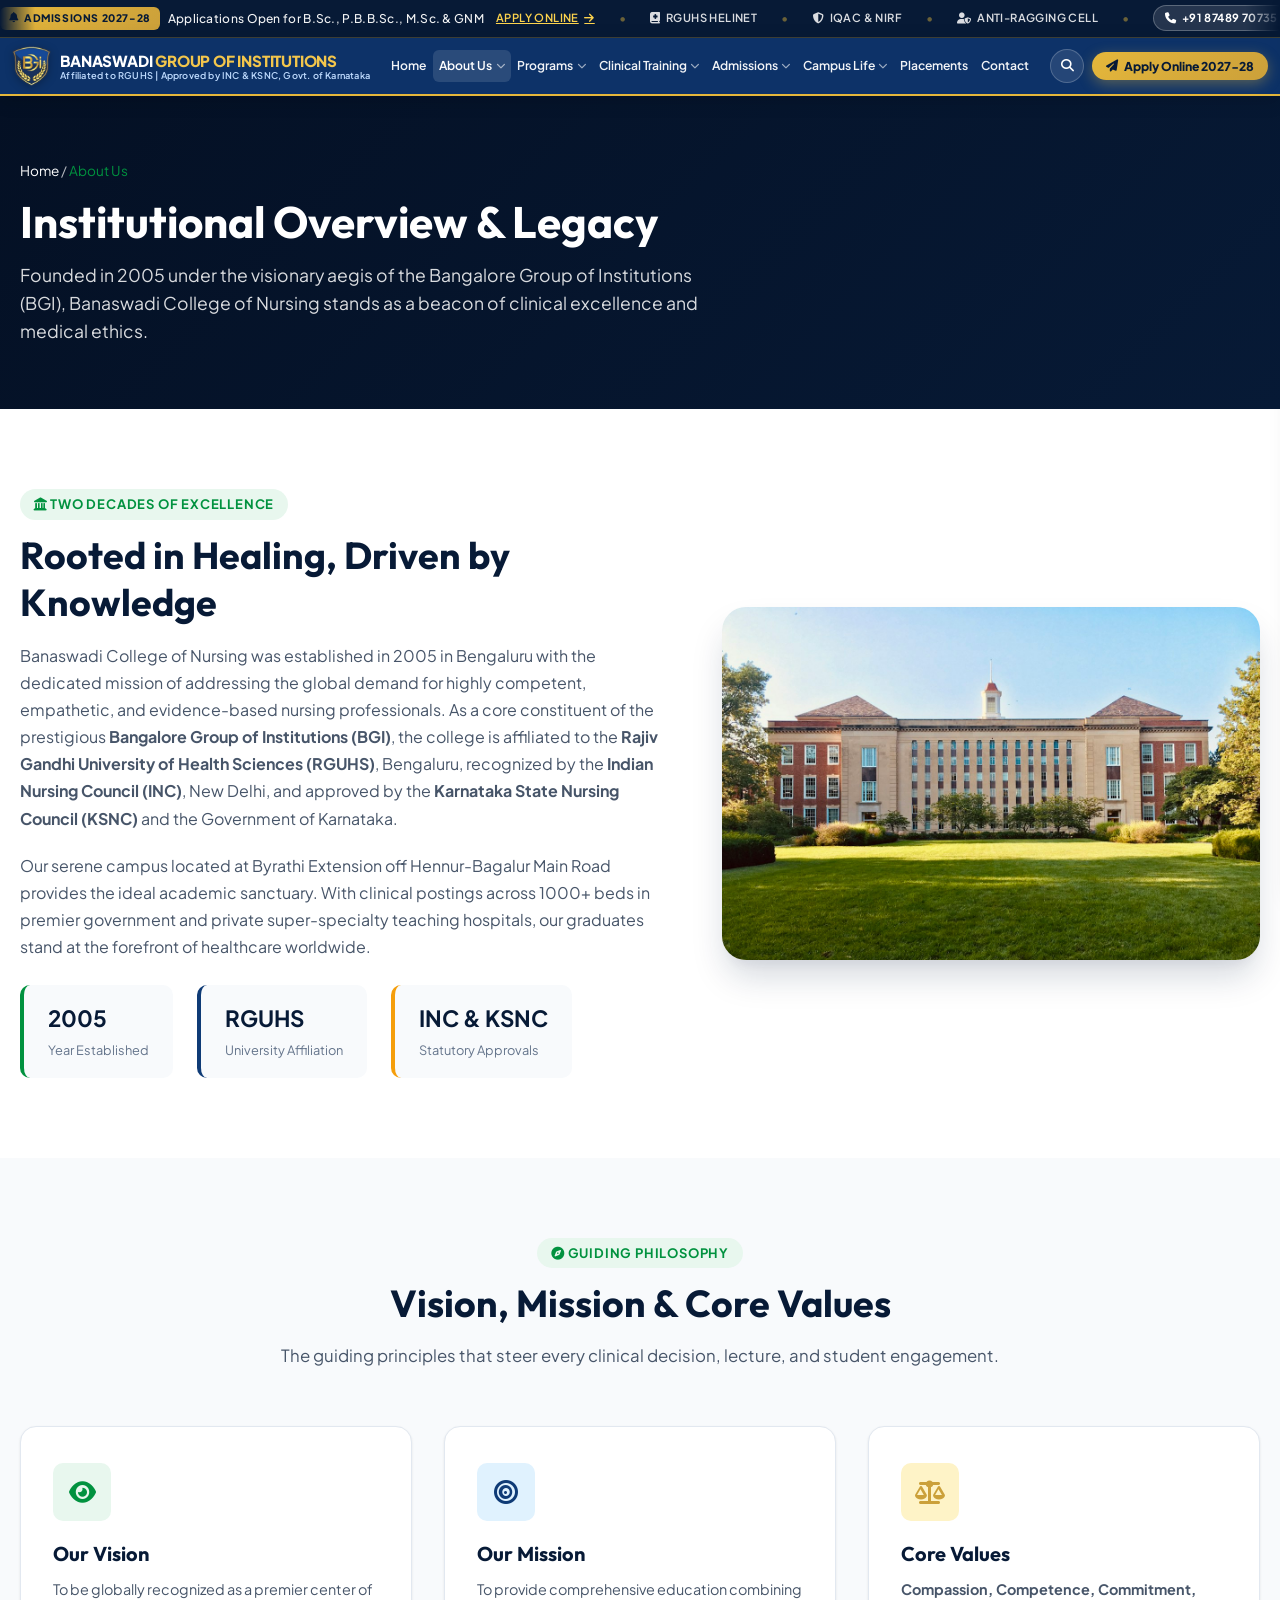
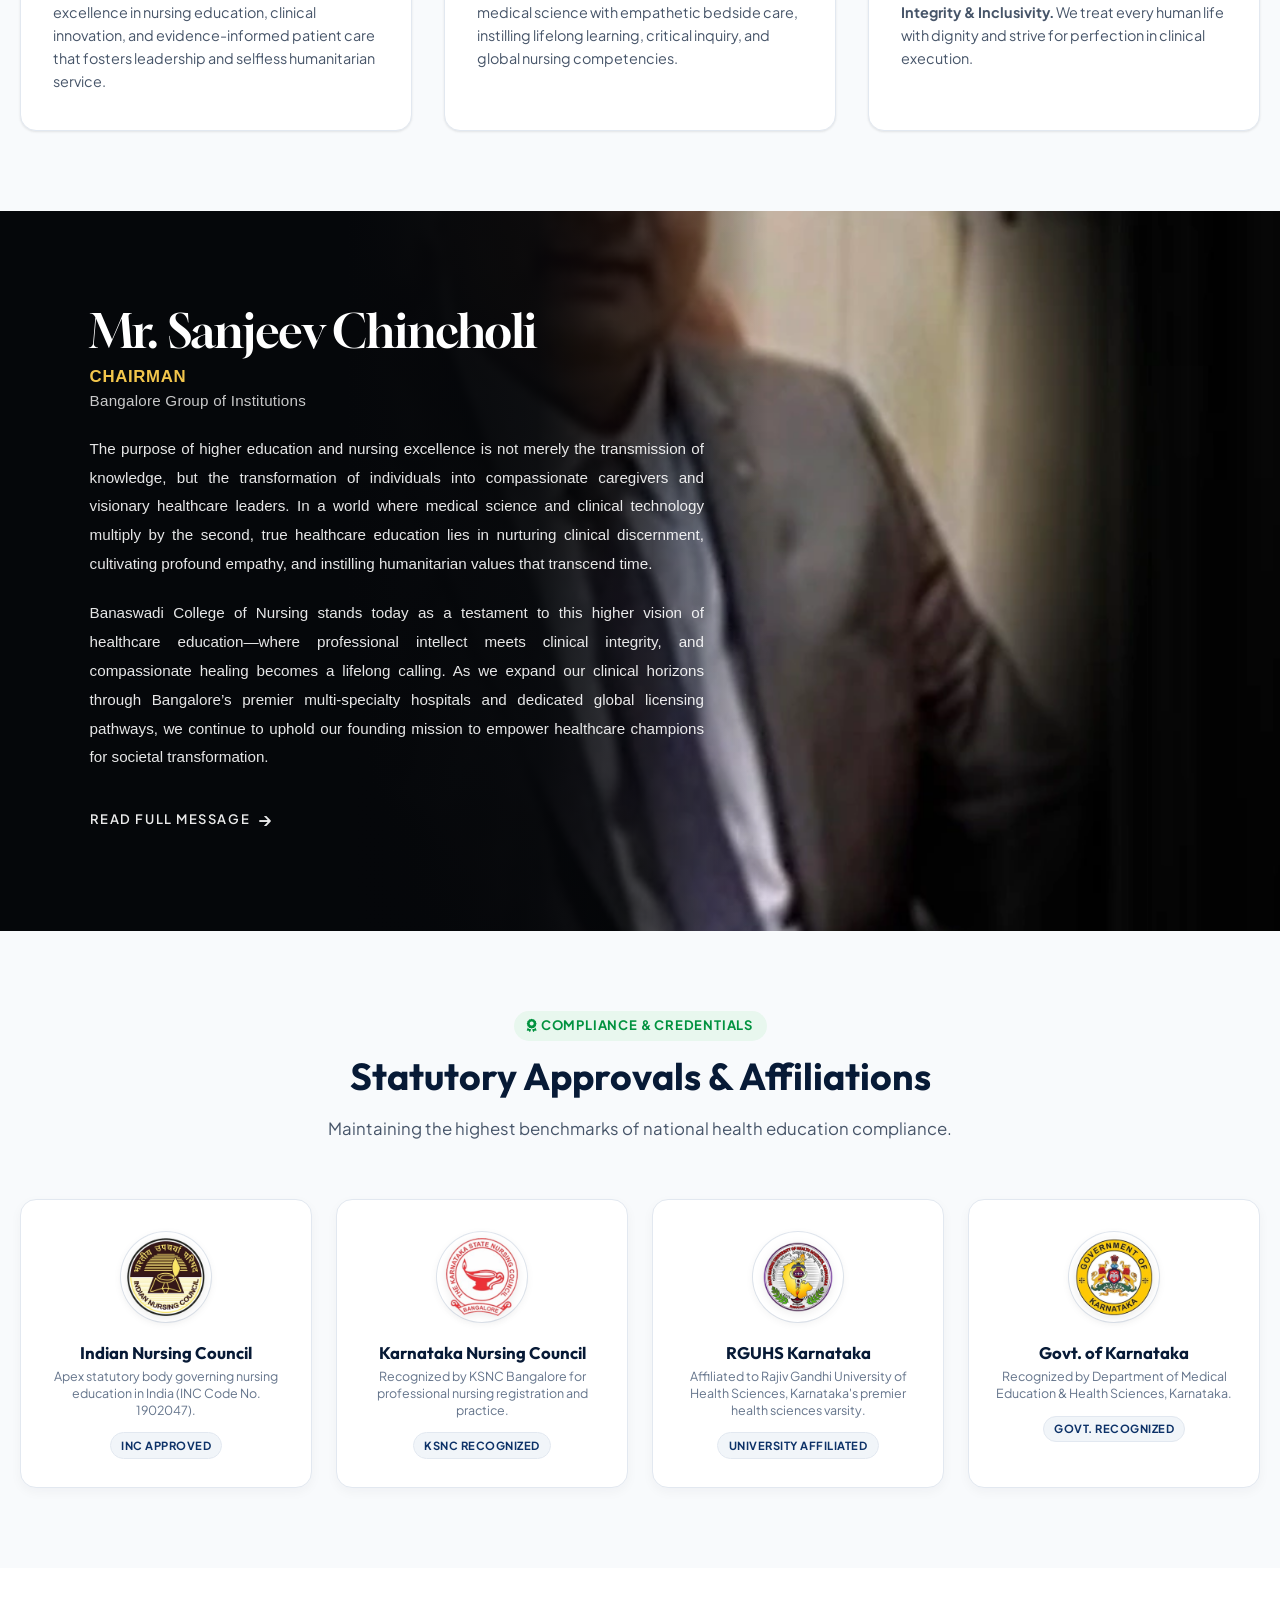
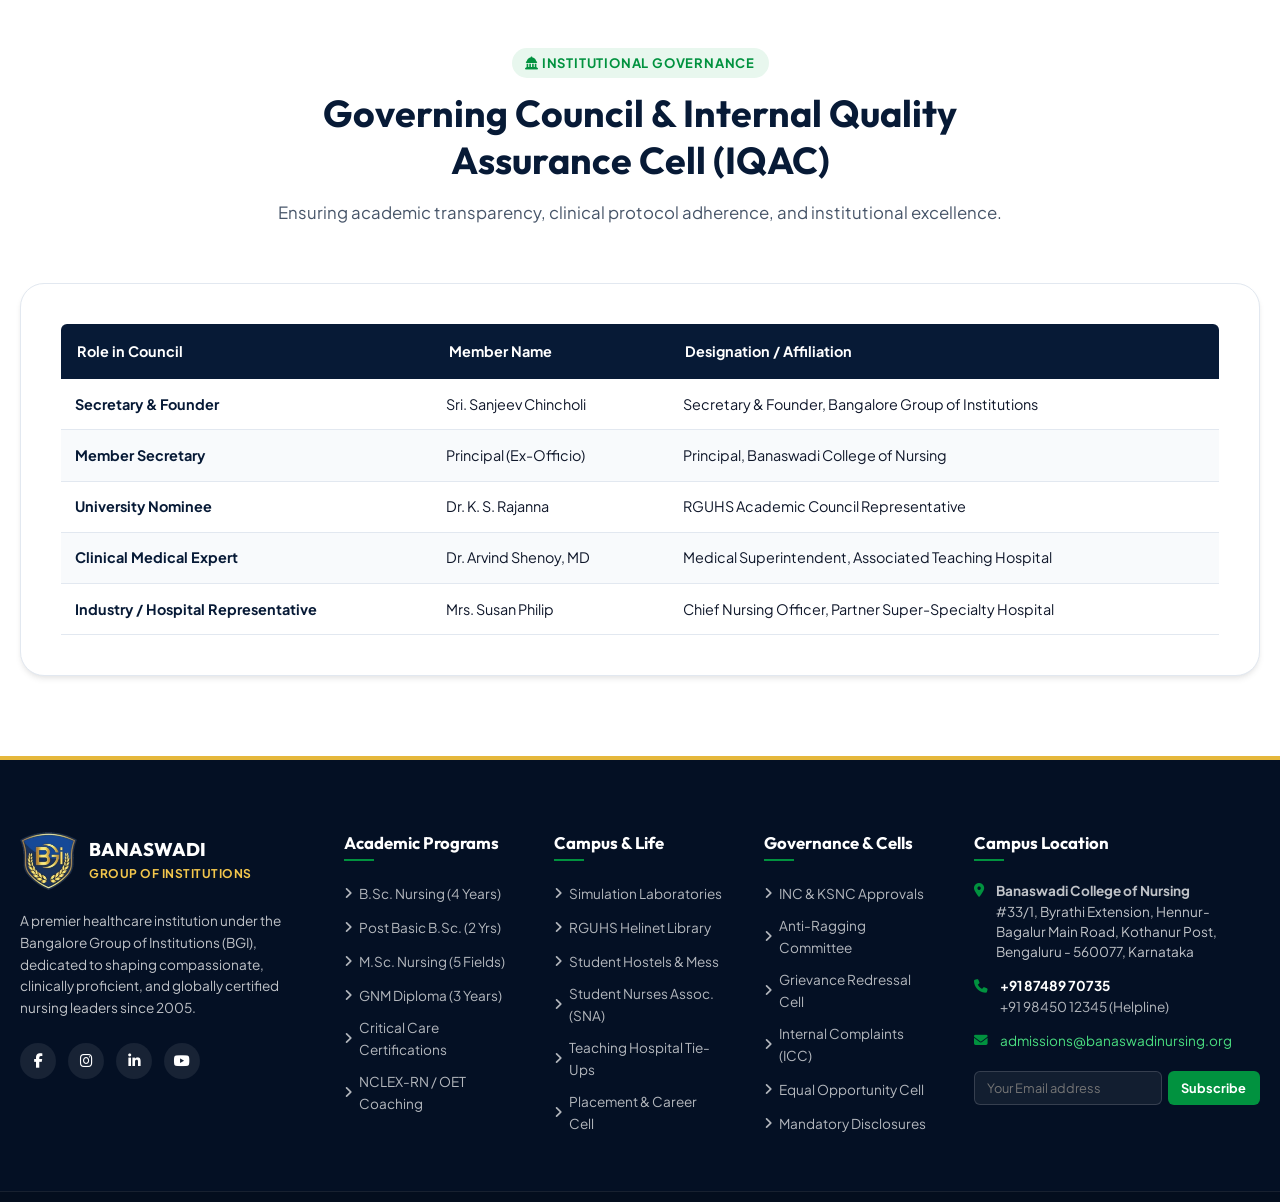
==== commit d75207f2: "fix(contact): update telephone number to 8748970735 across all pages" ====
--- a/about.html
+++ b/about.html
@@ -41,7 +41,7 @@
           </div>
           <span class="slider-separator">&bull;</span>
           <div class="slider-item">
-            <a href="tel:+918028445555" class="top-phone-cta"><i class="fa-solid fa-phone"></i> +91 80 2844 5555</a>
+            <a href="tel:+918748970735" class="top-phone-cta"><i class="fa-solid fa-phone"></i> +91 87489 70735</a>
           </div>
           <span class="slider-separator">&bull;</span>
           <div class="slider-item">
@@ -75,7 +75,7 @@
           </div>
           <span class="slider-separator">&bull;</span>
           <div class="slider-item">
-            <a href="tel:+918028445555" class="top-phone-cta"><i class="fa-solid fa-phone"></i> +91 80 2844 5555</a>
+            <a href="tel:+918748970735" class="top-phone-cta"><i class="fa-solid fa-phone"></i> +91 87489 70735</a>
           </div>
           <span class="slider-separator">&bull;</span>
           <div class="slider-item">
@@ -478,7 +478,7 @@
           <div class="footer-contact-item">
             <i class="fa-solid fa-phone"></i>
             <div>
-              <a href="tel:+918028445555" style="color:#ffffff; font-weight:700;">+91 80 2844 5555</a><br>
+              <a href="tel:+918748970735" style="color:#ffffff; font-weight:700;">+91 87489 70735</a><br>
               <a href="tel:+919845012345" style="color:rgba(255,255,255,0.7);">+91 98450 12345 (Helpline)</a>
             </div>
           </div>
@@ -554,7 +554,7 @@
         <i class="fa-solid fa-paper-plane"></i> Apply Online
       </button>
       <div style="text-align:center; margin-top:1rem; font-size:0.8rem; color:var(--text-light);">
-        <i class="fa-solid fa-phone"></i> +91 80 2844 5555
+        <i class="fa-solid fa-phone"></i> +91 87489 70735
       </div>
     </div>
   </aside>
--- a/assets/css/style.css
+++ b/assets/css/style.css
@@ -1132,46 +1132,277 @@
 }
 
 
+/* ==========================================================================
+   KEY METRICS & STATISTICS (Prestigious 4-Pillar Showcase with Motion)
+   ========================================================================== */
 .stats-counter-section {
-  padding: 3.5rem 0;
-  background: linear-gradient(135deg, var(--primary-navy), var(--primary-navy-dark));
+  position: relative;
+  padding: 4.75rem 0 5rem;
+  background: radial-gradient(circle at 50% 15%, #0d2856 0%, #071a36 60%, #030c1c 100%);
+  border-top: 1px solid rgba(243, 198, 76, 0.25);
+  border-bottom: 1px solid rgba(243, 198, 76, 0.25);
   color: #ffffff;
+  overflow: hidden;
+  perspective: 1200px;
+}
+
+.stats-ambient-glow {
+  position: absolute;
+  border-radius: 50%;
+  filter: blur(80px);
+  pointer-events: none;
+  opacity: 0.35;
+  animation: statsGlowPulse 8s ease-in-out infinite alternate;
+}
+
+.stats-glow-1 {
+  top: -60px;
+  left: 12%;
+  width: 380px;
+  height: 380px;
+  background: radial-gradient(circle, rgba(243, 198, 76, 0.2), transparent 70%);
+}
+
+.stats-glow-2 {
+  bottom: -60px;
+  right: 12%;
+  width: 420px;
+  height: 420px;
+  background: radial-gradient(circle, rgba(56, 189, 248, 0.16), transparent 70%);
+  animation-delay: -4s;
+}
+
+@keyframes statsGlowPulse {
+  0% { transform: scale(0.92) translate3d(0, 0, 0); opacity: 0.28; }
+  100% { transform: scale(1.12) translate3d(15px, -12px, 0); opacity: 0.48; }
 }
 
 .stats-grid {
   display: grid;
   grid-template-columns: repeat(4, 1fr);
-  gap: 2rem;
+  gap: 1.75rem;
+  position: relative;
+  z-index: 2;
 }
 
 .stat-card {
+  position: relative;
   text-align: center;
-  padding: 1.5rem;
-  background: rgba(255, 255, 255, 0.05);
-  border: 1px solid rgba(255, 255, 255, 0.1);
-  border-radius: var(--radius-lg);
-  backdrop-filter: blur(10px);
+  padding: 2.25rem 1.25rem 2rem;
+  background: rgba(255, 255, 255, 0.045);
+  border: 1px solid rgba(255, 255, 255, 0.12);
+  border-radius: 16px;
+  backdrop-filter: blur(12px);
+  box-shadow: 0 10px 30px -8px rgba(0, 0, 0, 0.35), inset 0 1px 0 rgba(255, 255, 255, 0.1);
+  display: flex;
+  flex-direction: column;
+  align-items: center;
+  transform-style: preserve-3d;
+  overflow: hidden;
+  opacity: 0;
+  transform: translateY(28px) scale(0.97);
+  transition: opacity 0.65s cubic-bezier(0.16, 1, 0.3, 1),
+              transform 0.65s cubic-bezier(0.16, 1, 0.3, 1),
+              border-color 0.3s ease,
+              box-shadow 0.3s ease,
+              background 0.3s ease;
+}
+
+.stat-card.stat-revealed {
+  opacity: 1;
+  transform: translateY(0) scale(1);
+}
+
+.stat-card:hover {
+  transform: translateY(-8px) scale3d(1.02, 1.02, 1.02);
+  border-color: rgba(243, 198, 76, 0.65);
+  background: rgba(255, 255, 255, 0.075);
+  box-shadow: 0 20px 42px -10px rgba(0, 0, 0, 0.5), 0 0 24px rgba(243, 198, 76, 0.2), inset 0 1px 0 rgba(255, 255, 255, 0.25);
+}
+
+.stat-card-top-line {
+  position: absolute;
+  top: 0;
+  left: 25%;
+  right: 25%;
+  height: 2px;
+  background: linear-gradient(90deg, transparent, #f3c64c, transparent);
+  opacity: 0.5;
+  transition: all 0.4s ease;
+}
+
+.stat-card:hover .stat-card-top-line {
+  left: 6%;
+  right: 6%;
+  opacity: 1;
+  box-shadow: 0 0 12px #f3c64c;
+}
+
+.stat-icon-wrapper {
+  position: relative;
+  width: 56px;
+  height: 56px;
+  border-radius: 50%;
+  display: flex;
+  align-items: center;
+  justify-content: center;
+  font-size: 1.5rem;
+  margin-bottom: 1.15rem;
+  transition: transform 0.4s cubic-bezier(0.34, 1.56, 0.64, 1), box-shadow 0.4s ease;
+}
+
+.stat-card:hover .stat-icon-wrapper {
+  transform: scale(1.12);
+}
+
+.stat-icon-wrapper.theme-gold {
+  background: rgba(243, 198, 76, 0.14);
+  border: 1px solid rgba(243, 198, 76, 0.4);
+  color: #f3c64c;
+  box-shadow: 0 0 16px rgba(243, 198, 76, 0.15);
+}
+
+.stat-icon-wrapper.theme-cyan {
+  background: rgba(56, 189, 248, 0.14);
+  border: 1px solid rgba(56, 189, 248, 0.4);
+  color: #38bdf8;
+  box-shadow: 0 0 16px rgba(56, 189, 248, 0.15);
+}
+
+.stat-icon-wrapper.theme-emerald {
+  background: rgba(52, 211, 153, 0.14);
+  border: 1px solid rgba(52, 211, 153, 0.4);
+  color: #34d399;
+  box-shadow: 0 0 16px rgba(52, 211, 153, 0.15);
+}
+
+.stat-icon-wrapper.theme-amber {
+  background: rgba(251, 191, 36, 0.14);
+  border: 1px solid rgba(251, 191, 36, 0.4);
+  color: #fbbf24;
+  box-shadow: 0 0 16px rgba(251, 191, 36, 0.15);
 }
 
 .stat-icon {
-  font-size: 2rem;
-  color: #4ade80;
-  margin-bottom: 0.75rem;
+  z-index: 2;
+}
+
+.stat-icon-pulse {
+  position: absolute;
+  inset: -4px;
+  border-radius: 50%;
+  border: 1px solid currentColor;
+  opacity: 0;
+  transition: all 0.3s ease;
+}
+
+.stat-card:hover .stat-icon-pulse {
+  animation: statIconRipple 1.6s ease-out infinite;
+}
+
+@keyframes statIconRipple {
+  0% { transform: scale(1); opacity: 0.7; }
+  100% { transform: scale(1.45); opacity: 0; }
+}
+
+.stat-number-wrap {
+  display: inline-flex;
+  align-items: baseline;
+  justify-content: center;
+  margin-bottom: 0.65rem;
 }
 
 .stat-number {
-  font-size: 2.75rem;
+  font-size: 3.1rem;
   font-weight: 800;
+  font-family: 'Outfit', sans-serif;
   color: #ffffff;
+  line-height: 1;
+  letter-spacing: -0.02em;
+  transition: transform 0.2s ease;
+}
+
+.stat-suffix {
+  font-size: 2.25rem;
+  font-weight: 800;
   font-family: 'Outfit', sans-serif;
-  line-height: 1.1;
-  margin-bottom: 0.35rem;
-}
-
-.stat-title {
-  font-size: 0.95rem;
-  font-weight: 600;
-  color: rgba(255, 255, 255, 0.85);
+  color: #f3c64c;
+  line-height: 1;
+  margin-left: 3px;
+  filter: drop-shadow(0 2px 8px rgba(243, 198, 76, 0.35));
+  transition: transform 0.35s cubic-bezier(0.34, 1.56, 0.64, 1);
+  display: inline-block;
+}
+
+.stat-card:hover .stat-suffix {
+  transform: scale(1.15) rotate(4deg);
+}
+
+.stat-text-block {
+  display: flex;
+  flex-direction: column;
+  align-items: center;
+  gap: 0.4rem;
+  width: 100%;
+}
+
+.stat-primary-title {
+  font-size: 1.05rem;
+  font-weight: 700;
+  color: #ffffff;
+  line-height: 1.35;
+  margin: 0;
+  letter-spacing: -0.01em;
+}
+
+.stat-secondary-desc {
+  font-size: 0.825rem;
+  font-weight: 400;
+  color: rgba(255, 255, 255, 0.72);
+  line-height: 1.4;
+  margin: 0;
+}
+
+.stat-card-glare {
+  position: absolute;
+  inset: 0;
+  pointer-events: none;
+  background: radial-gradient(circle at var(--mouse-x, 50%) var(--mouse-y, 50%), rgba(255, 255, 255, 0.12) 0%, transparent 60%);
+  opacity: 0;
+  transition: opacity 0.25s ease;
+}
+
+.stat-card:hover .stat-card-glare {
+  opacity: 1;
+}
+
+@media (prefers-reduced-motion: reduce) {
+  .stat-card {
+    opacity: 1 !important;
+    transform: none !important;
+    transition: none !important;
+  }
+  .stats-ambient-glow {
+    animation: none !important;
+  }
+}
+
+@media (max-width: 991px) {
+  .stats-counter-section {
+    padding: 3.5rem 0 4rem;
+  }
+  .stat-card {
+    padding: 1.75rem 1rem 1.5rem;
+  }
+  .stat-number {
+    font-size: 2.45rem;
+  }
+  .stat-suffix {
+    font-size: 1.75rem;
+  }
+  .stat-primary-title {
+    font-size: 0.95rem;
+  }
 }
 
 /* ==========================================================================
@@ -1213,6 +1444,19 @@
   line-height: 1.6;
 }
 
+/* Programs Section Subtitle - Prestigious Academic Serif Typography */
+.programs-subtitle {
+  font-family: 'Cormorant Garamond', 'Playfair Display', Georgia, serif;
+  font-size: 1.32rem;
+  font-style: italic;
+  font-weight: 600;
+  color: #1e293b;
+  line-height: 1.6;
+  max-width: 860px;
+  margin: 0 auto;
+  letter-spacing: 0.15px;
+}
+
 .programs-filter-tabs {
   display: flex;
   align-items: center;
@@ -1238,15 +1482,48 @@
    ACADEMIC OFFERINGS (3D Interactive Tilt & Specular Glare Motion)
    ========================================================================== */
 
-.programs-filter-tabs {
-  display: flex;
-  align-items: center;
-  justify-content: center;
-  gap: 0.75rem;
-  flex-wrap: wrap;
+.programs-filter-wrapper {
+  display: flex;
+  flex-direction: column;
+  align-items: center;
+  gap: 1.25rem;
   margin-bottom: 2.75rem;
   position: relative;
   z-index: 2;
+}
+
+.programs-filter-tabs {
+  display: flex;
+  align-items: center;
+  justify-content: center;
+  gap: 0.65rem;
+  flex-wrap: wrap;
+  position: relative;
+  z-index: 2;
+}
+
+.btn-schedule-trigger {
+  display: inline-flex;
+  align-items: center;
+  gap: 0.5rem;
+  background: rgba(243, 198, 76, 0.12);
+  color: #855d00;
+  border: 1px solid rgba(243, 198, 76, 0.45);
+  padding: 0.55rem 1.35rem;
+  border-radius: var(--radius-full);
+  font-size: 0.825rem;
+  font-weight: 700;
+  cursor: pointer;
+  transition: all 0.3s ease;
+  box-shadow: 0 2px 8px rgba(243, 198, 76, 0.15);
+}
+
+.btn-schedule-trigger:hover {
+  background: #f3c64c;
+  color: #071a36;
+  border-color: #f3c64c;
+  box-shadow: 0 4px 14px rgba(243, 198, 76, 0.35);
+  transform: translateY(-2px);
 }
 
 .filter-btn {
@@ -1283,7 +1560,6 @@
   display: grid;
   grid-template-columns: repeat(3, 1fr);
   gap: 2.25rem;
-  perspective: 1200px; /* 3D Perspective Canvas */
   position: relative;
 }
 
@@ -1296,48 +1572,23 @@
   display: flex;
   flex-direction: column;
   position: relative;
-  transform-style: preserve-3d;
-  will-change: transform, box-shadow;
-  transition: transform 0.6s cubic-bezier(0.23, 1, 0.32, 1), box-shadow 0.6s cubic-bezier(0.23, 1, 0.32, 1), border-color 0.3s ease, opacity 0.4s ease;
+  transition: transform 0.35s cubic-bezier(0.16, 1, 0.3, 1), box-shadow 0.35s cubic-bezier(0.16, 1, 0.3, 1), border-color 0.3s ease, opacity 0.4s ease;
   cursor: pointer;
 }
 
-/* Fallback static hover when JS tilt isn't active */
+/* Clean standard card hover (3D motion off) */
 .program-card:hover {
-  box-shadow: 0 24px 50px -12px rgba(7, 26, 54, 0.18), 0 0 0 1px rgba(229, 183, 59, 0.3);
+  transform: translateY(-6px);
+  box-shadow: 0 20px 42px -10px rgba(7, 26, 54, 0.15), 0 0 0 1px rgba(229, 183, 59, 0.35);
   border-color: rgba(229, 183, 59, 0.4);
 }
 
-/* Dynamic 3D Tilting active state applied by JS */
-.program-card.is-tilting {
-  transition: none !important; /* Zero lag 60fps tracking during mouse movement */
-  box-shadow: 0 35px 70px -15px rgba(7, 26, 54, 0.22), 0 16px 36px -10px rgba(13, 50, 104, 0.16), 0 0 0 1px rgba(229, 183, 59, 0.45);
-  border-color: rgba(229, 183, 59, 0.55);
-}
-
-/* Smooth release state */
-.program-card.is-releasing {
-  transition: transform 0.75s cubic-bezier(0.23, 1, 0.32, 1), box-shadow 0.75s cubic-bezier(0.23, 1, 0.32, 1), border-color 0.4s ease !important;
-}
-
-/* Dynamic Specular Glare Overlay */
+/* Specular Glare disabled */
 .program-card-glare {
-  position: absolute;
-  inset: 0;
-  border-radius: inherit;
-  pointer-events: none;
-  z-index: 15;
-  opacity: 0;
-  background: radial-gradient(circle 380px at 50% 50%, rgba(255, 255, 255, 0.48) 0%, rgba(229, 183, 59, 0.22) 28%, transparent 68%);
-  mix-blend-mode: overlay;
-  transition: opacity 0.35s ease;
-}
-
-.program-card.is-tilting .program-card-glare {
-  opacity: 1;
-}
-
-/* 3D Depth Layering (Floating layers in 3D perspective) */
+  display: none !important;
+}
+
+/* Card Badge */
 .program-card-badge {
   position: absolute;
   top: 1rem;
@@ -1353,32 +1604,23 @@
   z-index: 10;
   border: 1px solid rgba(229, 183, 59, 0.4);
   box-shadow: 0 4px 12px rgba(0, 0, 0, 0.2);
-  transform: translateZ(40px);
-  transition: transform 0.35s cubic-bezier(0.23, 1, 0.32, 1);
-}
-
-.program-card.is-tilting .program-card-badge {
-  transform: translateZ(52px);
 }
 
 .program-img-wrap {
   position: relative;
   height: 220px;
   overflow: hidden;
-  transform: translateZ(16px);
-  transform-style: preserve-3d;
 }
 
 .program-img-wrap img {
   width: 100%;
   height: 100%;
   object-fit: cover;
-  transition: transform 0.7s cubic-bezier(0.23, 1, 0.32, 1);
-}
-
-.program-card:hover .program-img-wrap img,
-.program-card.is-tilting .program-img-wrap img {
-  transform: scale(1.08) translateZ(10px);
+  transition: transform 0.5s ease;
+}
+
+.program-card:hover .program-img-wrap img {
+  transform: scale(1.05);
 }
 
 .program-body {
@@ -1386,8 +1628,6 @@
   display: flex;
   flex-direction: column;
   flex: 1;
-  transform: translateZ(24px);
-  transform-style: preserve-3d;
   background: #ffffff;
 }
 
@@ -1396,11 +1636,10 @@
   color: var(--primary-navy);
   margin-bottom: 0.85rem;
   font-weight: 700;
-  transform: translateZ(22px);
-  transition: transform 0.3s ease, color 0.3s ease;
-}
-
-.program-card.is-tilting .program-title {
+  transition: color 0.3s ease;
+}
+
+.program-card:hover .program-title {
   color: #0b3d88;
 }
 
@@ -1413,15 +1652,8 @@
   padding: 0.95rem;
   border-radius: var(--radius-sm);
   font-size: 0.8125rem;
-  transform: translateZ(14px);
   border: 1px solid rgba(13, 50, 104, 0.06);
-  transition: transform 0.3s ease, background-color 0.3s ease, border-color 0.3s ease;
-}
-
-.program-card.is-tilting .program-meta-list {
-  background: #f0f4f9;
-  border-color: rgba(229, 183, 59, 0.25);
-  transform: translateZ(20px);
+  transition: background-color 0.3s ease, border-color 0.3s ease;
 }
 
 .meta-row {
@@ -1446,15 +1678,12 @@
   line-height: 1.55;
   margin-bottom: 1.5rem;
   flex: 1;
-  transform: translateZ(12px);
 }
 
 .program-card-actions {
   display: flex;
   align-items: center;
   gap: 0.75rem;
-  transform: translateZ(32px);
-  transform-style: preserve-3d;
 }
 
 .btn-card-apply {
@@ -1468,13 +1697,12 @@
   text-align: center;
   transition: all 0.3s ease;
   box-shadow: 0 4px 14px rgba(16, 185, 129, 0.25);
-  transform: translateZ(8px);
 }
 
 .btn-card-apply:hover {
   background: linear-gradient(135deg, var(--med-green-dark) 0%, #046342 100%);
   color: #ffffff;
-  transform: translateZ(16px) scale(1.02);
+  transform: translateY(-2px);
   box-shadow: 0 8px 22px rgba(16, 185, 129, 0.4);
 }
 
@@ -1488,14 +1716,259 @@
   border-radius: var(--radius-md);
   text-align: center;
   transition: all 0.3s ease;
-  transform: translateZ(6px);
 }
 
 .btn-card-details:hover {
   border-color: var(--accent-gold);
   color: var(--primary-navy);
   background: rgba(229, 183, 59, 0.08);
-  transform: translateZ(12px);
+  transform: translateY(-2px);
+}
+
+/* Fee Highlight in Meta List */
+.meta-row.meta-fee-row {
+  margin-top: 0.35rem;
+  padding-top: 0.45rem;
+  border-top: 1px dashed rgba(13, 50, 104, 0.15);
+}
+
+.fee-badge {
+  background: rgba(16, 185, 129, 0.1);
+  color: #047857 !important;
+  border: 1px solid rgba(16, 185, 129, 0.3);
+  padding: 0.2rem 0.55rem;
+  border-radius: 6px;
+  font-size: 0.85rem !important;
+  font-weight: 800 !important;
+  text-align: right;
+}
+
+.fee-badge small {
+  font-size: 0.68rem;
+  font-weight: 600;
+  color: #065f46;
+  display: block;
+}
+
+/* Fee Breakdown Button */
+.btn-card-fee {
+  background: rgba(10, 34, 64, 0.05);
+  border: 1px solid rgba(10, 34, 64, 0.15);
+  color: var(--primary-navy);
+  font-size: 0.8125rem;
+  font-weight: 600;
+  padding: 0.65rem 0.95rem;
+  border-radius: var(--radius-md);
+  text-align: center;
+  transition: all 0.25s ease;
+  cursor: pointer;
+  display: inline-flex;
+  align-items: center;
+  justify-content: center;
+  gap: 0.35rem;
+}
+
+.btn-card-fee:hover,
+.btn-card-fee.active {
+  background: var(--primary-navy);
+  color: #ffffff;
+  border-color: var(--primary-navy);
+}
+
+.btn-card-fee .fee-icon-arrow {
+  font-size: 0.72rem;
+  transition: transform 0.3s ease;
+}
+
+.btn-card-fee.active .fee-icon-arrow {
+  transform: rotate(180deg);
+}
+
+/* Expandable Fee Drawer inside Card */
+.program-fee-drawer {
+  max-height: 0;
+  overflow: hidden;
+  transition: max-height 0.4s cubic-bezier(0.16, 1, 0.3, 1), opacity 0.3s ease;
+  opacity: 0;
+  background: #f8fafc;
+  border-radius: 10px;
+  margin-top: 0;
+}
+
+.program-fee-drawer.open {
+  max-height: 520px;
+  opacity: 1;
+  margin-top: 1rem;
+  padding: 0.85rem;
+  border: 1px solid rgba(10, 34, 64, 0.1);
+  box-shadow: inset 0 2px 6px rgba(0, 0, 0, 0.04);
+}
+
+.mini-fee-table {
+  width: 100%;
+  border-collapse: collapse;
+  font-size: 0.775rem;
+}
+
+.mini-fee-table th {
+  background: rgba(10, 34, 64, 0.06);
+  color: var(--primary-navy);
+  font-weight: 700;
+  padding: 0.35rem 0.45rem;
+  text-align: left;
+  border-bottom: 1px solid rgba(10, 34, 64, 0.12);
+}
+
+.mini-fee-table td {
+  padding: 0.35rem 0.45rem;
+  color: #334155;
+  border-bottom: 1px solid rgba(10, 34, 64, 0.06);
+}
+
+.mini-fee-table tr:last-child td {
+  border-bottom: none;
+  font-weight: 700;
+  color: var(--primary-navy);
+}
+
+.mini-fee-note {
+  font-size: 0.72rem;
+  color: #d97706;
+  font-weight: 600;
+  margin-top: 0.45rem;
+  line-height: 1.35;
+  display: flex;
+  align-items: center;
+  gap: 0.3rem;
+}
+
+/* Master Fee Schedule Modal */
+.fee-modal-content {
+  max-width: 980px !important;
+  width: 95% !important;
+  max-height: 88vh;
+  overflow-y: auto;
+  padding: 2.25rem !important;
+}
+
+.fee-modal-header {
+  text-align: center;
+  margin-bottom: 1.5rem;
+}
+
+.fee-tabs-nav {
+  display: flex;
+  flex-wrap: wrap;
+  gap: 0.45rem;
+  justify-content: center;
+  margin-bottom: 1.5rem;
+  padding-bottom: 1rem;
+  border-bottom: 1px solid #e2e8f0;
+}
+
+.fee-tab-btn {
+  padding: 0.5rem 1rem;
+  border-radius: 8px;
+  border: 1px solid #cbd5e1;
+  background: #ffffff;
+  color: var(--primary-navy);
+  font-size: 0.8125rem;
+  font-weight: 700;
+  cursor: pointer;
+  transition: all 0.2s ease;
+}
+
+.fee-tab-btn:hover {
+  border-color: var(--primary-navy);
+  background: #f8fafc;
+}
+
+.fee-tab-btn.active {
+  background: #e51d24; /* Red banner matching the brochure images */
+  color: #ffffff;
+  border-color: #e51d24;
+  box-shadow: 0 4px 12px rgba(229, 29, 36, 0.25);
+}
+
+.fee-tab-pane {
+  display: none;
+}
+
+.fee-tab-pane.active {
+  display: block;
+}
+
+.brochure-table-wrap {
+  overflow-x: auto;
+  border-radius: 10px;
+  border: 1px solid #e2e8f0;
+  margin-bottom: 1rem;
+  box-shadow: 0 4px 12px rgba(0, 0, 0, 0.05);
+}
+
+.brochure-table {
+  width: 100%;
+  border-collapse: collapse;
+  font-size: 0.85rem;
+}
+
+.brochure-table th {
+  background: #e51d24; /* Red header matching the user's uploaded images */
+  color: #ffffff;
+  padding: 0.75rem 0.85rem;
+  font-weight: 700;
+  text-align: left;
+  white-space: nowrap;
+}
+
+.brochure-table.theme-eng th {
+  background: #0a2540; /* Blue header for Engineering matching image 4 */
+}
+
+.brochure-table td {
+  padding: 0.75rem 0.85rem;
+  border-bottom: 1px solid #f1f5f9;
+  color: #1e293b;
+}
+
+.brochure-table tr:nth-child(even) td {
+  background: #fff5f5;
+}
+
+.brochure-table.theme-eng tr:nth-child(even) td {
+  background: #f8fafc;
+}
+
+.brochure-table td.course-name-cell {
+  font-weight: 700;
+  color: var(--primary-navy);
+}
+
+.brochure-table td.fee-total-cell {
+  font-weight: 800;
+  color: #047857;
+}
+
+.brochure-note-banner {
+  background: #fff1f2;
+  border: 1px solid #fecdd3;
+  border-radius: 8px;
+  padding: 0.65rem 1rem;
+  font-size: 0.8rem;
+  color: #be123c;
+  margin-bottom: 0.75rem;
+  font-weight: 600;
+}
+
+.brochure-eligibility-banner {
+  background: #f0fdf4;
+  border: 1px solid #bbf7d0;
+  border-radius: 8px;
+  padding: 0.65rem 1rem;
+  font-size: 0.8rem;
+  color: #15803d;
+  margin-bottom: 0.75rem;
+  font-weight: 500;
 }
 
 @media (prefers-reduced-motion: reduce) {
@@ -2504,6 +2977,142 @@
   text-transform: uppercase;
   letter-spacing: 1px;
   margin-bottom: 2rem;
+}
+
+/* ==========================================================================
+   HOSPITAL RECRUITERS INFINITE SLIDER & LOGO SHOWCASE
+   ========================================================================== */
+.recruiters-slider-container {
+  width: 100%;
+  overflow: hidden;
+  position: relative;
+  padding: 0.5rem 0 3.5rem;
+  -webkit-mask-image: linear-gradient(to right, transparent 0%, black 5%, black 95%, transparent 100%);
+  mask-image: linear-gradient(to right, transparent 0%, black 5%, black 95%, transparent 100%);
+}
+
+.recruiters-slider-track {
+  display: flex;
+  gap: 1.5rem;
+  width: max-content;
+  animation: recruitersInfiniteScroll 32s linear infinite;
+  will-change: transform;
+}
+
+.recruiters-slider-container:hover .recruiters-slider-track {
+  animation-play-state: paused;
+}
+
+@keyframes recruitersInfiniteScroll {
+  0% {
+    transform: translate3d(0, 0, 0);
+  }
+  100% {
+    transform: translate3d(-50%, 0, 0);
+  }
+}
+
+.recruiter-logo-card {
+  flex: 0 0 auto;
+  width: 210px;
+  height: 86px;
+  background: #ffffff;
+  border: 1px solid rgba(226, 232, 240, 0.95);
+  border-radius: 12px;
+  box-shadow: 0 4px 14px rgba(15, 23, 42, 0.04);
+  display: flex;
+  align-items: center;
+  justify-content: center;
+  padding: 0.75rem 1.35rem;
+  transition: transform 0.28s cubic-bezier(0.16, 1, 0.3, 1), box-shadow 0.28s cubic-bezier(0.16, 1, 0.3, 1), border-color 0.28s ease;
+  cursor: pointer;
+  user-select: none;
+}
+
+.recruiter-logo-card:hover {
+  transform: translateY(-4px);
+  box-shadow: 0 12px 26px -4px rgba(7, 26, 54, 0.12), 0 0 0 1px rgba(229, 183, 59, 0.4);
+  border-color: rgba(229, 183, 59, 0.8);
+}
+
+.recruiter-logo-img {
+  max-width: 155px;
+  max-height: 48px;
+  width: auto;
+  height: auto;
+  object-fit: contain;
+  transition: transform 0.25s ease;
+  display: block;
+}
+
+.recruiter-logo-card:hover .recruiter-logo-img {
+  transform: scale(1.05);
+}
+
+/* Individual optical balance adjustments */
+.recruiter-logo-img.logo-apollo {
+  max-height: 52px;
+}
+
+.recruiter-logo-img.logo-fortis {
+  max-height: 48px;
+}
+
+.recruiter-logo-img.logo-manipal {
+  max-height: 40px;
+}
+
+.recruiter-logo-img.logo-nhs {
+  max-height: 38px;
+}
+
+.recruiter-logo-img.logo-hamad {
+  max-height: 36px;
+}
+
+.recruiter-logo-img.logo-cleveland {
+  max-height: 40px;
+}
+
+.recruiter-logo-img.logo-aster {
+  max-height: 46px;
+}
+
+.recruiter-logo-img.logo-narayana {
+  max-height: 46px;
+}
+
+@media (max-width: 768px) {
+  .recruiters-slider-container {
+    padding-bottom: 2.5rem;
+  }
+  .recruiter-logo-card {
+    width: 175px;
+    height: 76px;
+    padding: 0.6rem 1rem;
+    gap: 1rem;
+  }
+  .recruiter-logo-img {
+    max-width: 135px;
+    max-height: 40px;
+  }
+  .recruiter-logo-img.logo-apollo {
+    max-height: 46px;
+  }
+  .recruiter-logo-img.logo-nhs {
+    max-height: 32px;
+  }
+  .recruiter-logo-img.logo-hamad {
+    max-height: 32px;
+  }
+}
+
+@media (prefers-reduced-motion: reduce) {
+  .recruiters-slider-track {
+    animation: none;
+    flex-wrap: wrap;
+    justify-content: center;
+  }
 }
 
 .recruiters-pills-wrap {
@@ -3277,27 +3886,50 @@
     font-size: 0.875rem !important;
   }
 
+  .programs-subtitle {
+    font-size: 1.12rem !important;
+    line-height: 1.52 !important;
+  }
+
   .stats-grid {
     grid-template-columns: repeat(2, 1fr) !important;
     gap: 0.75rem !important;
   }
 
   .stat-card {
-    padding: 1rem 0.5rem !important;
+    padding: 1.25rem 0.65rem 1.15rem !important;
+    border-radius: 16px !important;
+  }
+
+  .stat-icon-wrapper {
+    width: 44px !important;
+    height: 44px !important;
+    margin-bottom: 0.65rem !important;
   }
 
   .stat-icon {
+    font-size: 1.25rem !important;
+  }
+
+  .stat-number {
+    font-size: 2.15rem !important;
+  }
+
+  .stat-suffix {
     font-size: 1.5rem !important;
-    margin-bottom: 0.35rem !important;
-  }
-
-  .stat-number {
-    font-size: 2rem !important;
-  }
-
-  .stat-title {
-    font-size: 0.75rem !important;
-    line-height: 1.3 !important;
+  }
+
+  .stat-primary-title {
+    font-size: 0.85rem !important;
+  }
+
+  .stat-secondary-desc {
+    font-size: 0.725rem !important;
+  }
+
+  .stat-badge-tag {
+    font-size: 0.65rem !important;
+    padding: 0.15rem 0.5rem !important;
   }
 
   .programs-grid, .features-grid, .hospitals-grid, .notice-board-grid, .gallery-grid, .testimonials-grid {
